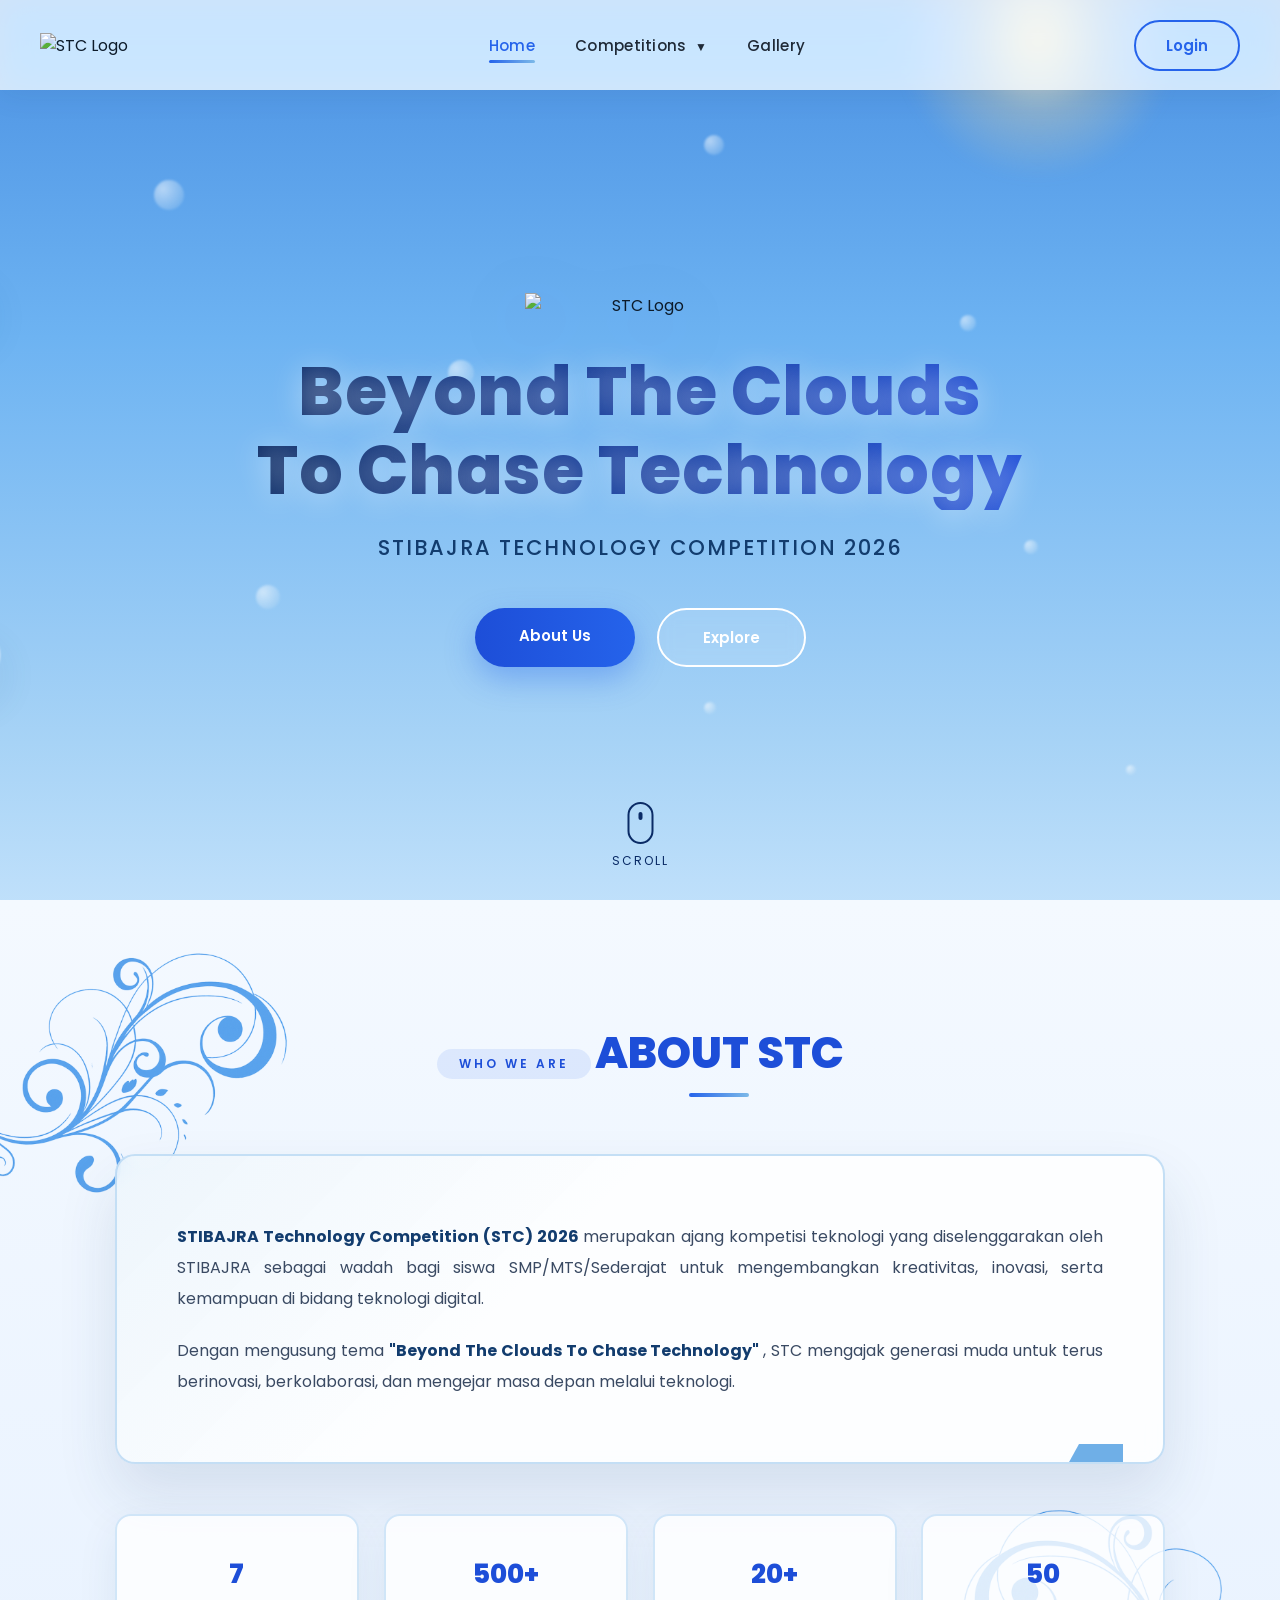
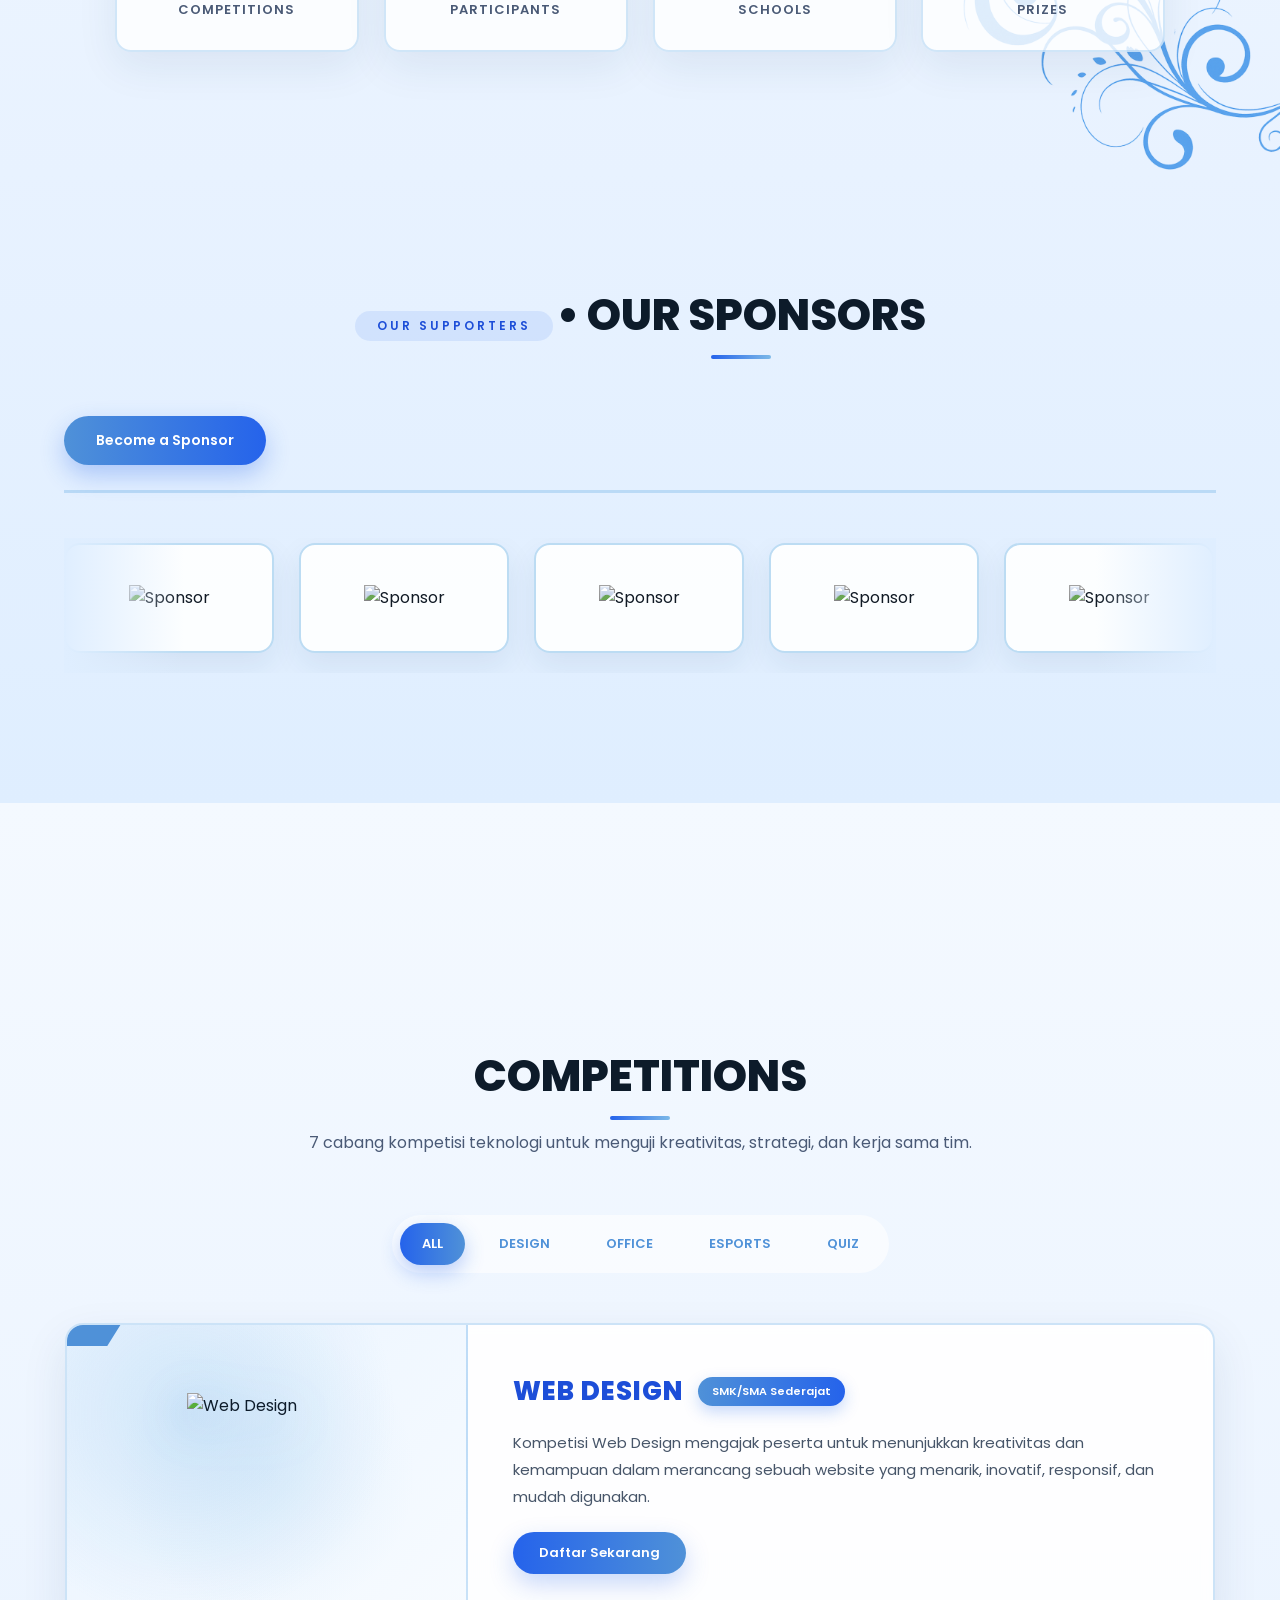
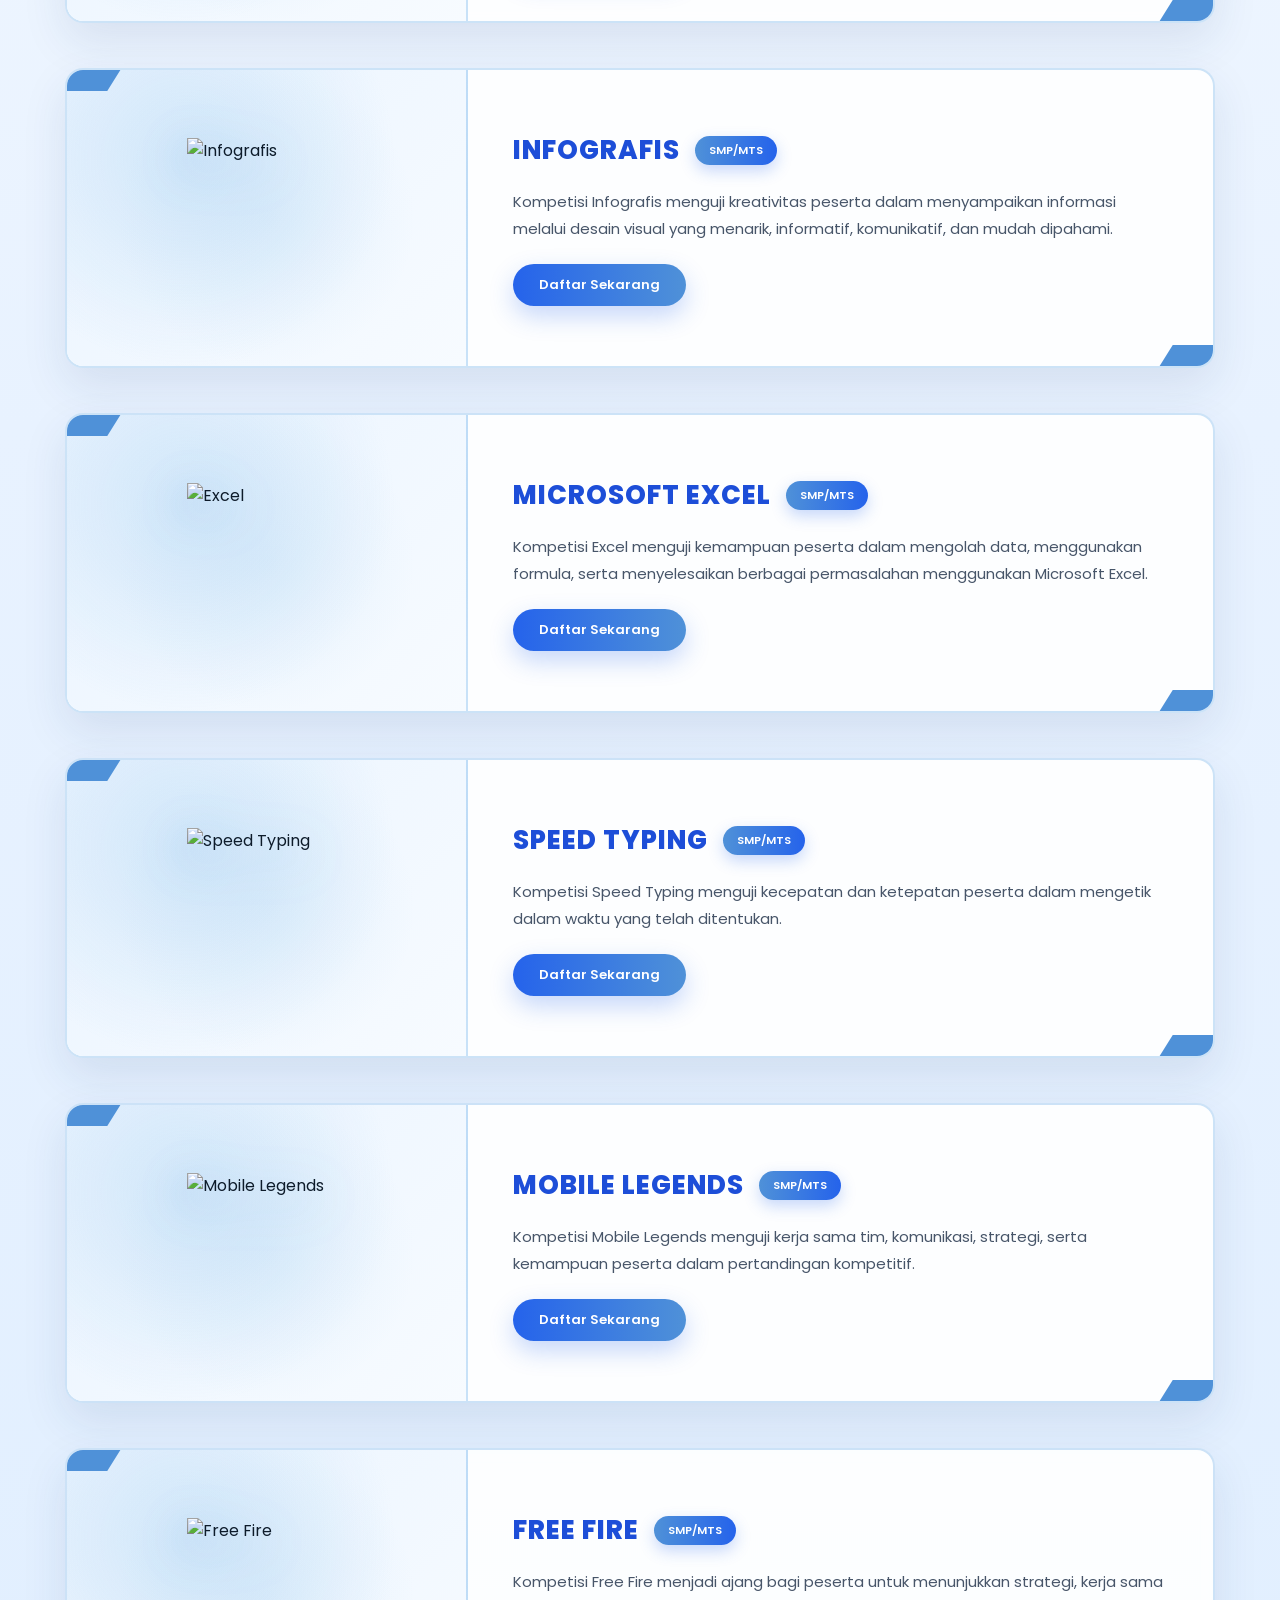
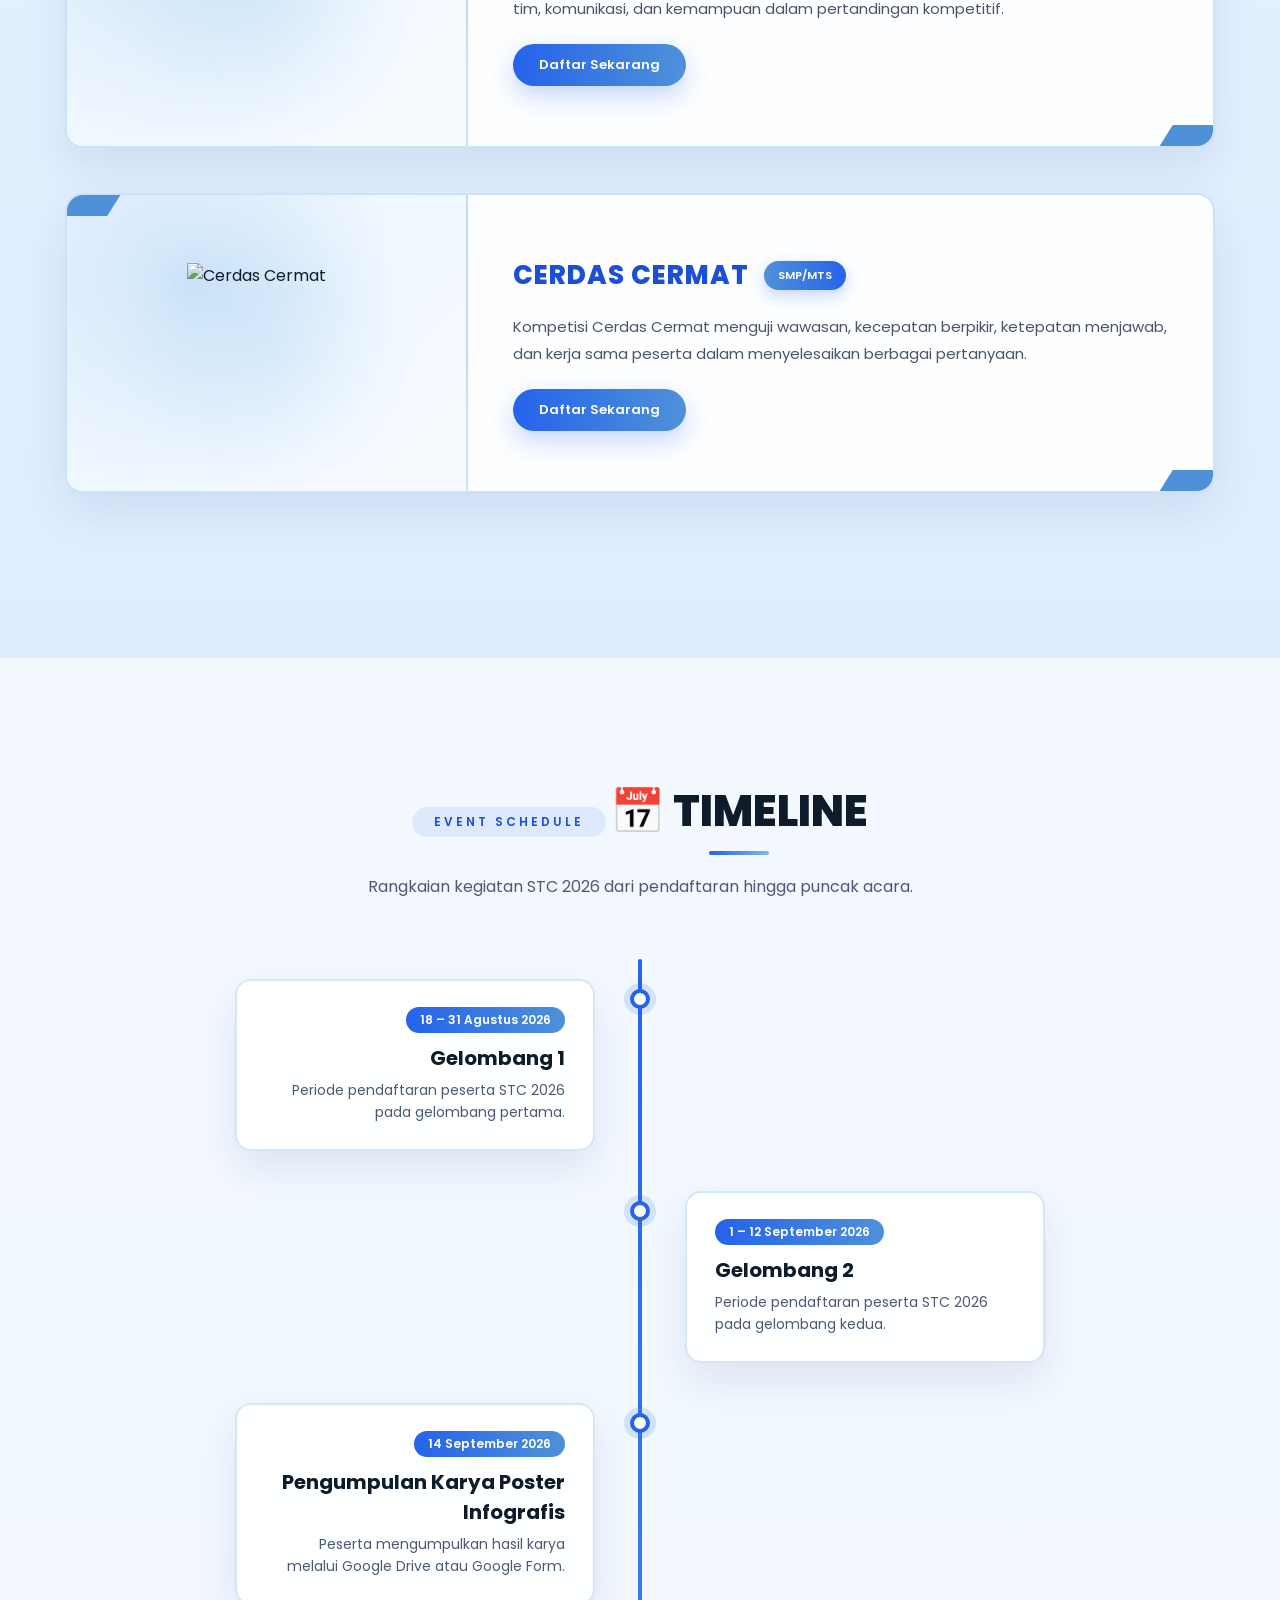
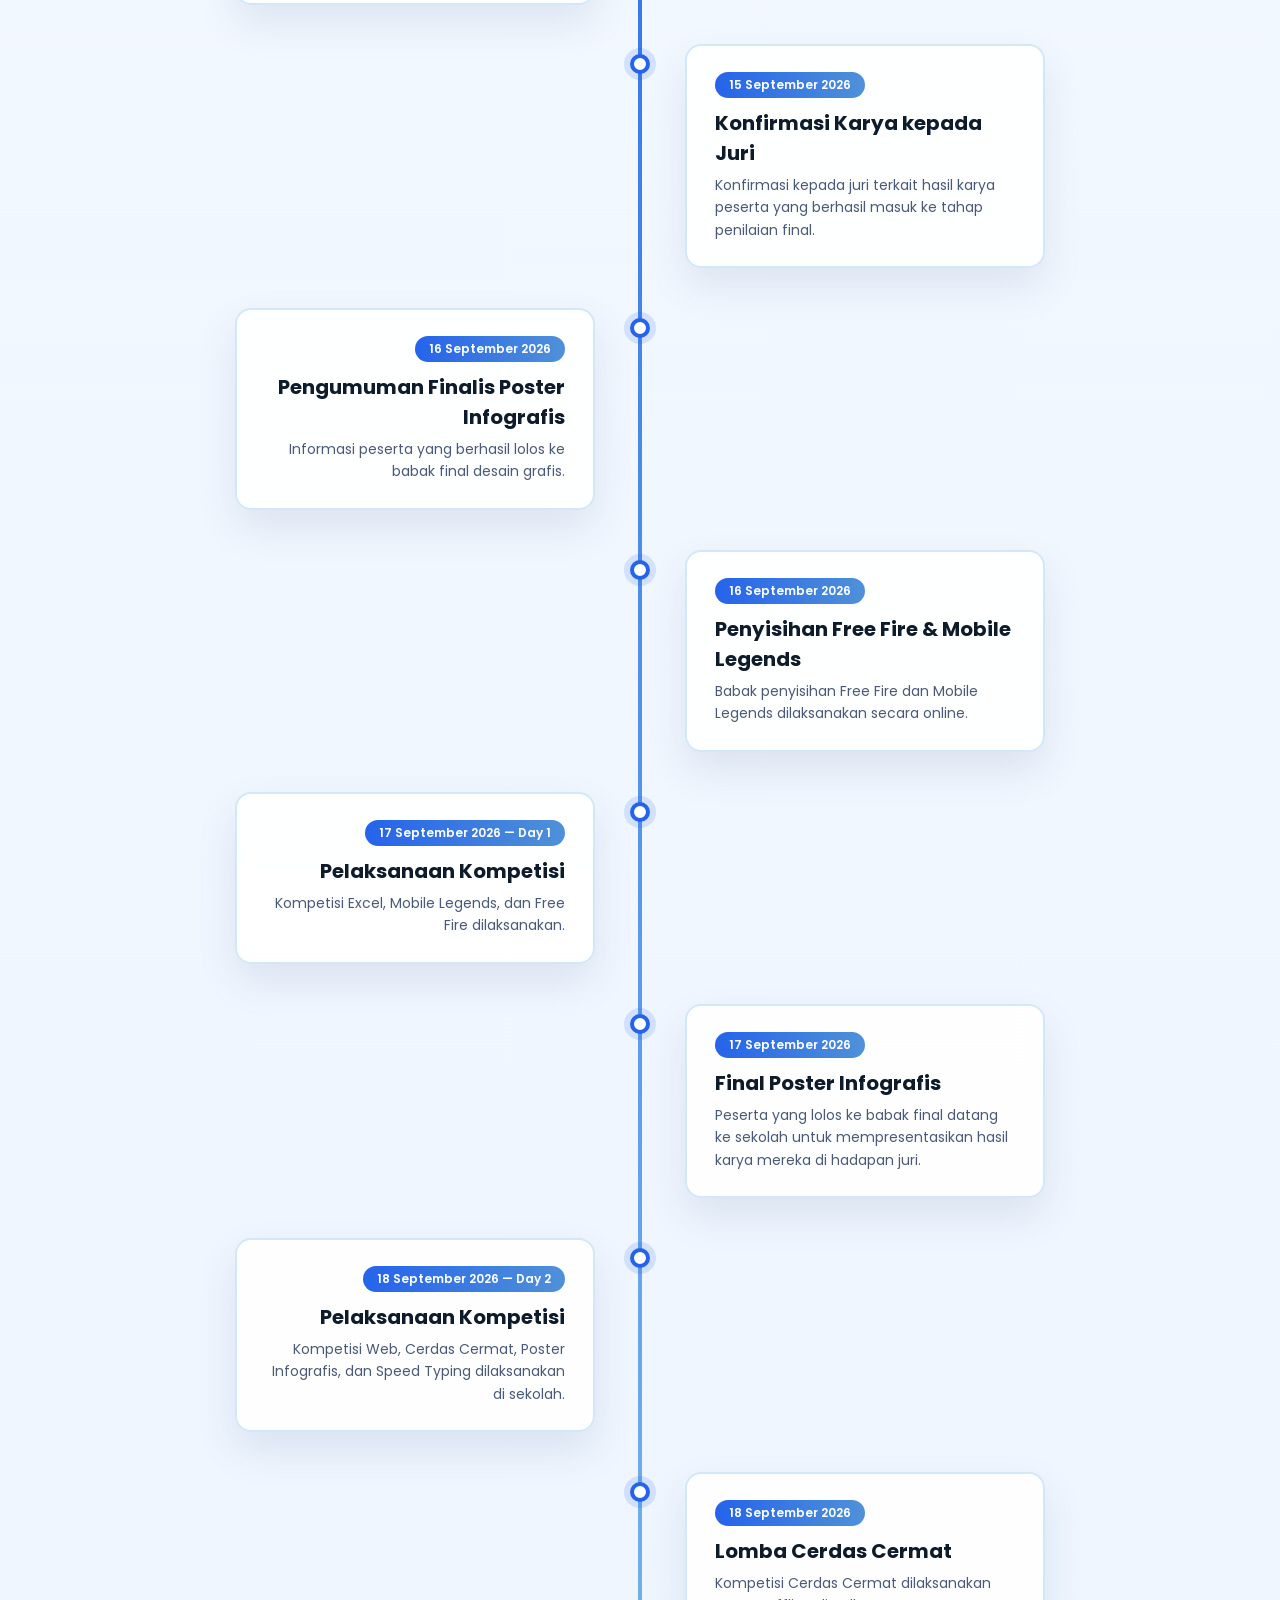
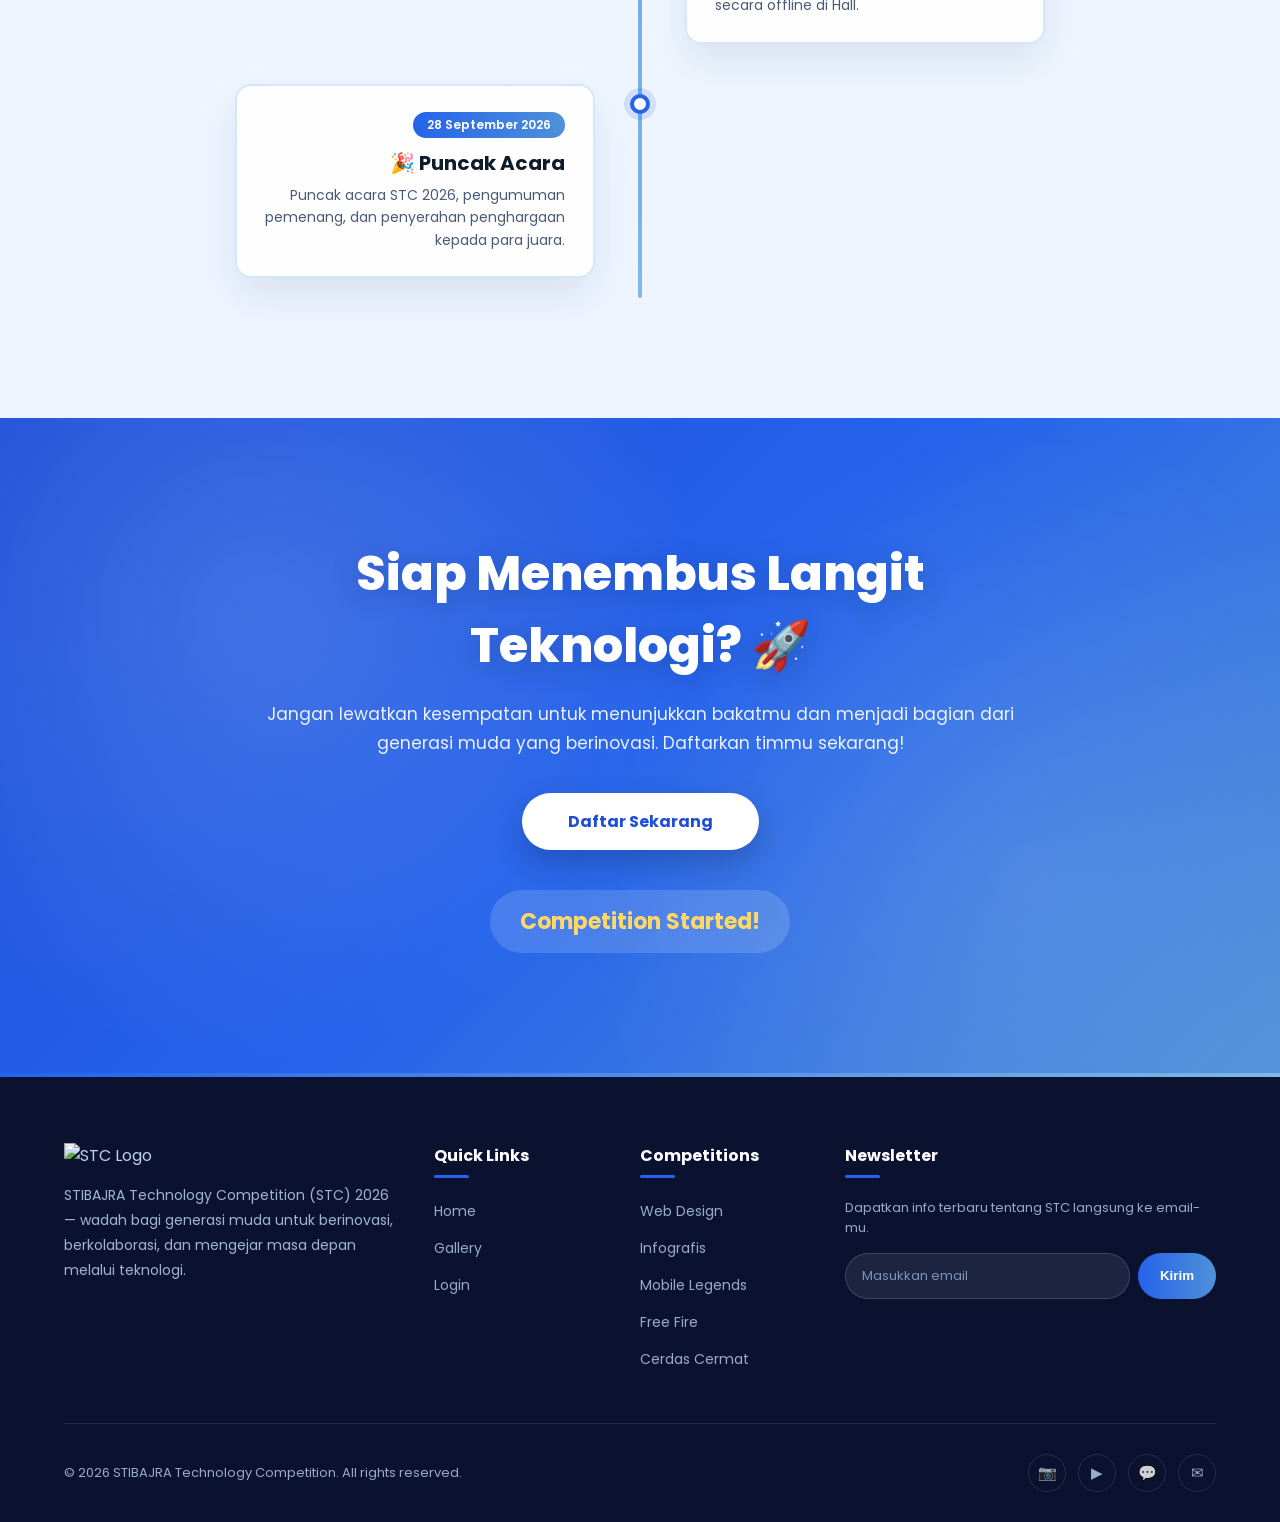
==== index.html @ b7c35f6e "Rename index-temp menjadi index" ====
<!doctype html>
<html lang="id">
  <head>
    <meta charset="UTF-8" />
    <meta name="viewport" content="width=device-width, initial-scale=1.0" />

    <title>STC - Stibajra Technology Competition</title>

    <!-- ==================== GOOGLE FONT ==================== -->
    <link rel="preconnect" href="https://fonts.googleapis.com" />
    <link rel="preconnect" href="https://fonts.gstatic.com" crossorigin />

    <!-- ==================== GLOBAL ==================== -->
    <link rel="stylesheet" href="/desain/global.css" />
    <link rel="stylesheet" href="/desain/preloader.css" />
    <link rel="stylesheet" href="/desain/navbar.css" />

    <!-- ==================== HOME ==================== -->
    <link rel="stylesheet" href="/desain/Home/hero.css" />
    <link rel="stylesheet" href="/desain/Home/About.css" />
    <link rel="stylesheet" href="/desain/Home/sponsor.css" />
    <link rel="stylesheet" href="/desain/Home/competition-landing.css" />
    <link rel="stylesheet" href="/desain/Home/Prize.css" />
    <link rel="stylesheet" href="/desain/Home/Timeline.css" />
    <link rel="stylesheet" href="/desain/Home/cta.css" />
    <link rel="stylesheet" href="/desain/Home/Footer.css" />

    <!-- ==================== COMPONENTS ==================== -->
    <link rel="stylesheet" href="/desain/components/Button.css" />
    <link rel="stylesheet" href="/desain/components/Decoretion.css" />
    <link rel="stylesheet" href="/desain/components/Section.css" />

    <!-- ==================== EFFECT ==================== -->
    <link rel="stylesheet" href="/desain/animation.css" />
    <link rel="stylesheet" href="/desain/responsive.css" />

    <!-- ==================== FAVICON ==================== -->
    <link rel="icon" href="/foto/LOGOSTC.png" type="image/png" />
  </head>

  <body>
    <!-- =====================================================
         PRELOADER
    ====================================================== -->

    <div id="preloader">
      <img src="/foto/LOGOSTC.png" class="loader-logo" alt="STC 2026" />

      <div class="loader-ring"></div>

      <div class="loader-text">STC 2026</div>
    </div>

    <!-- =====================================================
         HEADER / NAVBAR
    ====================================================== -->

    <header class="header">
      <nav class="navbar">
        <!-- LOGO -->
        <a href="Index.html" class="logo">
          <img src="/foto/LOGOSTC.png" alt="STC Logo" class="nav-logo" />
        </a>

        <!-- NAVIGATION -->
        <ul class="nav-menu">
          <!-- HOME -->
          <li>
            <a href="Index.html" class="nav-link active"> Home </a>
          </li>

          <!-- COMPETITIONS -->
          <li class="dropdown">
            <a href="#" class="nav-link">
              Competitions
              <span class="arrow">▼</span>
            </a>

            <ul class="dropdown-menu">
              <li>
                <a href="../page_Competition/web Design.html"> Web Design </a>
              </li>

              <li>
                <a href="../page_Competition/Infografis.html"> Infografis </a>
              </li>

              <li>
                <a href="../page_Competition/Cerdas cermat.html">
                  Cerdas Cermat
                </a>
              </li>

              <li>
                <a href="../page_Competition/excel.html"> Microsoft Excel </a>
              </li>

              <li>
                <a href="../page_Competition/speed typing.html">
                  Speed Typing
                </a>
              </li>

              <li>
                <a href="../page_Competition/mobile legend.html">
                  Mobile Legends
                </a>
              </li>

              <li>
                <a href="../page_Competition/free fire.html"> Free Fire </a>
              </li>
            </ul>
          </li>

          <!-- GALLERY -->
          <li>
            <a href="../multi_page/gallery.html" class="nav-link"> Gallery </a>
          </li>
        </ul>

        <!-- LOGIN -->
        <a href="../multi_page/Login.html" class="login-btn"> Login </a>

        <!-- HAMBURGER -->
        <button
          type="button"
          class="hamburger"
          aria-label="Buka menu"
          aria-expanded="false"
        >
          <span></span>
          <span></span>
          <span></span>
        </button>
      </nav>
    </header>

    <!-- =====================================================
         HERO
    ====================================================== -->

    <section id="hero">
      <div class="sun-glow"></div>

      <!-- CLOUD LAYERS -->
      <div class="sky-layer">
        <div class="cloud c1"></div>
        <div class="cloud c2"></div>
        <div class="cloud c3"></div>
        <div class="cloud c4"></div>
      </div>

      <!-- FLOATING PARTICLES -->
      <div class="orb o1"></div>
      <div class="orb o2"></div>
      <div class="orb o3"></div>
      <div class="orb o4"></div>
      <div class="orb o5"></div>
      <div class="orb o6"></div>
      <div class="orb o7"></div>
      <div class="orb o8"></div>

      <!-- HERO CONTENT -->
      <div class="hero-content">
        <img src="/foto/LOGOSTC.png" alt="STC Logo" class="hero-logo" />

        <h1>
          Beyond The Clouds
          <br />
          To Chase Technology
        </h1>

        <p>STIBAJRA Technology Competition 2026</p>

        <div class="hero-btn">
          <a href="#about" class="btn-primary"> About Us </a>

          <a href="#competitions" class="btn-secondary"> Explore </a>
        </div>
      </div>

      <!-- SCROLL INDICATOR -->
      <div class="scroll-down">
        <div class="mouse"></div>

        <span> SCROLL </span>
      </div>
    </section>

    <!-- =====================================================
         ABOUT
    ====================================================== -->

    <section id="about">
      <img
        src="/foto/hiasan web.png"
        class="about-decoration about-decoration-top"
        alt=""
      />

      <img
        src="/foto/hiasan web.png"
        class="about-decoration about-decoration-bottom"
        alt=""
      />

      <div class="about-container">
        <div class="section-head reveal">
          <span class="kicker"> Who We Are </span>

          <h2>ABOUT STC</h2>
        </div>

        <div class="about-box reveal">
          <p>
            <strong> STIBAJRA Technology Competition (STC) 2026 </strong>

            merupakan ajang kompetisi teknologi yang diselenggarakan oleh
            STIBAJRA sebagai wadah bagi siswa SMP/MTS/Sederajat untuk
            mengembangkan kreativitas, inovasi, serta kemampuan di bidang
            teknologi digital.
          </p>

          <p>
            Dengan mengusung tema
            <strong> "Beyond The Clouds To Chase Technology" </strong>, STC
            mengajak generasi muda untuk terus berinovasi, berkolaborasi, dan
            mengejar masa depan melalui teknologi.
          </p>
        </div>

        <!-- STATS -->
        <div class="stats-row">
          <div class="stat-box reveal">
            <div class="num">
              <span class="counter" data-target="7"> 0 </span>
            </div>

            <div class="label">Competitions</div>
          </div>

          <div class="stat-box reveal">
            <div class="num">
              <span class="counter" data-target="500" data-suffix="+"> 0 </span>
            </div>

            <div class="label">Participants</div>
          </div>

          <div class="stat-box reveal">
            <div class="num">
              <span class="counter" data-target="20" data-suffix="+"> 0 </span>
            </div>

            <div class="label">Schools</div>
          </div>

          <div class="stat-box reveal">
            <div class="num">
              <span class="counter" data-target="50"> 0 </span>
            </div>

            <div class="label">Prizes</div>
          </div>
        </div>
      </div>
    </section>

    <!-- =====================================================
         SPONSORS
    ====================================================== -->

    <section id="sponsors">
      <img
        src="foto/ornament-top.png"
        class="sponsor-decoration decoration-top"
        alt=""
      />

      <img
        src="foto/ornament-bottom.png"
        class="sponsor-decoration decoration-bottom"
        alt=""
      />

      <div class="sponsors-container">
        <div class="section-head reveal">
          <span class="kicker"> Our Supporters </span>

          <h2>
            <span>•</span>
            OUR SPONSORS
          </h2>
        </div>

        <div class="sponsors-header">
          <a
            href="https://wa.me/6285796997322?text=Halo%20STIBAJRA%20Technology%20Competition,%20saya%20tertarik%20menjadi%20sponsor."
            class="sponsor-btn"
            target="_blank"
          >
            Become a Sponsor
          </a>
        </div>

        <div class="sponsors-slider">
          <div class="sponsor-track">
            <div class="sponsor-card">
              <img src="foto/sponsor1.png" alt="Sponsor" />
            </div>

            <div class="sponsor-card">
              <img src="foto/sponsor2.png" alt="Sponsor" />
            </div>

            <div class="sponsor-card">
              <img src="foto/sponsor3.png" alt="Sponsor" />
            </div>

            <div class="sponsor-card">
              <img src="foto/sponsor4.png" alt="Sponsor" />
            </div>

            <!-- DUPLIKAT -->
            <div class="sponsor-card">
              <img src="foto/sponsor1.png" alt="Sponsor" />
            </div>

            <div class="sponsor-card">
              <img src="foto/sponsor2.png" alt="Sponsor" />
            </div>

            <div class="sponsor-card">
              <img src="foto/sponsor3.png" alt="Sponsor" />
            </div>

            <div class="sponsor-card">
              <img src="foto/sponsor4.png" alt="Sponsor" />
            </div>
          </div>
        </div>
      </div>
    </section>

    <!-- =====================================================
         COMPETITIONS
    ====================================================== -->

    <section id="competitions">
      <div class="competition-container">
        <div class="section-head reveal">
          <h2>COMPETITIONS</h2>

          <p style="margin-top: 22px; color: #4a5a76">
            7 cabang kompetisi teknologi untuk menguji kreativitas, strategi,
            dan kerja sama tim.
          </p>
        </div>

        <div class="competition-header reveal">
          <div class="competition-filter" style="margin: 0 auto">
            <button class="filter-btn active" data-filter="all">ALL</button>

            <button class="filter-btn" data-filter="design">DESIGN</button>

            <button class="filter-btn" data-filter="office">OFFICE</button>

            <button class="filter-btn" data-filter="esports">ESPORTS</button>

            <button class="filter-btn" data-filter="quiz">QUIZ</button>
          </div>
        </div>

        <!-- WEB DESIGN -->
        <div class="competition-card reveal" data-category="design">
          <div class="competition-image">
            <img src="foto/web-design.png" alt="Web Design" />
          </div>

          <div class="competition-content">
            <div class="competition-title">
              <h3>WEB DESIGN</h3>

              <span class="competition-badge"> SMK/SMA Sederajat </span>
            </div>

            <p>
              Kompetisi Web Design mengajak peserta untuk menunjukkan
              kreativitas dan kemampuan dalam merancang sebuah website yang
              menarik, inovatif, responsif, dan mudah digunakan.
            </p>

            <a
              href="../page_Competition/web Design.html"
              class="competition-btn"
            >
              Daftar Sekarang
            </a>
          </div>
        </div>

        <!-- INFOGRAFIS -->
        <div class="competition-card reveal" data-category="design">
          <div class="competition-image">
            <img src="foto/infografis.png" alt="Infografis" />
          </div>

          <div class="competition-content">
            <div class="competition-title">
              <h3>INFOGRAFIS</h3>

              <span class="competition-badge"> SMP/MTS </span>
            </div>

            <p>
              Kompetisi Infografis menguji kreativitas peserta dalam
              menyampaikan informasi melalui desain visual yang menarik,
              informatif, komunikatif, dan mudah dipahami.
            </p>

            <a
              href="../page_Competition/Infografis.html"
              class="competition-btn"
            >
              Daftar Sekarang
            </a>
          </div>
        </div>

        <!-- MICROSOFT EXCEL -->
        <div class="competition-card reveal" data-category="office">
          <div class="competition-image">
            <img src="foto/excel.png" alt="Excel" />
          </div>

          <div class="competition-content">
            <div class="competition-title">
              <h3>MICROSOFT EXCEL</h3>

              <span class="competition-badge"> SMP/MTS </span>
            </div>

            <p>
              Kompetisi Excel menguji kemampuan peserta dalam mengolah data,
              menggunakan formula, serta menyelesaikan berbagai permasalahan
              menggunakan Microsoft Excel.
            </p>

            <a href="../page_Competition/excel.html" class="competition-btn">
              Daftar Sekarang
            </a>
          </div>
        </div>

        <!-- SPEED TYPING -->
        <div class="competition-card reveal" data-category="office">
          <div class="competition-image">
            <img src="foto/speed-typing.png" alt="Speed Typing" />
          </div>

          <div class="competition-content">
            <div class="competition-title">
              <h3>SPEED TYPING</h3>

              <span class="competition-badge"> SMP/MTS </span>
            </div>

            <p>
              Kompetisi Speed Typing menguji kecepatan dan ketepatan peserta
              dalam mengetik dalam waktu yang telah ditentukan.
            </p>

            <a
              href="../page_Competition/speed typing.html"
              class="competition-btn"
            >
              Daftar Sekarang
            </a>
          </div>
        </div>

        <!-- MOBILE LEGENDS -->
        <div class="competition-card reveal" data-category="esports">
          <div class="competition-image">
            <img src="foto/mobile-legends.png" alt="Mobile Legends" />
          </div>

          <div class="competition-content">
            <div class="competition-title">
              <h3>MOBILE LEGENDS</h3>

              <span class="competition-badge"> SMP/MTS </span>
            </div>

            <p>
              Kompetisi Mobile Legends menguji kerja sama tim, komunikasi,
              strategi, serta kemampuan peserta dalam pertandingan kompetitif.
            </p>

            <a
              href="../page_Competition/mobile legend.html"
              class="competition-btn"
            >
              Daftar Sekarang
            </a>
          </div>
        </div>

        <!-- FREE FIRE -->
        <div class="competition-card reveal" data-category="esports">
          <div class="competition-image">
            <img src="foto/free-fire.png" alt="Free Fire" />
          </div>

          <div class="competition-content">
            <div class="competition-title">
              <h3>FREE FIRE</h3>

              <span class="competition-badge"> SMP/MTS </span>
            </div>

            <p>
              Kompetisi Free Fire menjadi ajang bagi peserta untuk menunjukkan
              strategi, kerja sama tim, komunikasi, dan kemampuan dalam
              pertandingan kompetitif.
            </p>

            <a
              href="../page_Competition/free fire.html"
              class="competition-btn"
            >
              Daftar Sekarang
            </a>
          </div>
        </div>

        <!-- CERDAS CERMAT -->
        <div class="competition-card reveal" data-category="quiz">
          <div class="competition-image">
            <img src="foto/cerdas-cermat.png" alt="Cerdas Cermat" />
          </div>

          <div class="competition-content">
            <div class="competition-title">
              <h3>CERDAS CERMAT</h3>

              <span class="competition-badge"> SMP/MTS </span>
            </div>

            <p>
              Kompetisi Cerdas Cermat menguji wawasan, kecepatan berpikir,
              ketepatan menjawab, dan kerja sama peserta dalam menyelesaikan
              berbagai pertanyaan.
            </p>

            <a
              href="../page_Competition/Cerdas cermat.html"
              class="competition-btn"
            >
              Daftar Sekarang
            </a>
          </div>
        </div>
      </div>
    </section>


    <!-- =====================================================
         TIMELINE
    ====================================================== -->

    <section id="timeline">
      <div class="section-head reveal">
        <span class="kicker"> Event Schedule </span>

        <h2>📅 TIMELINE</h2>

        <p style="margin-top: 22px; color: #4a5a76">
          Rangkaian kegiatan STC 2026 dari pendaftaran hingga puncak acara.
        </p>
      </div>

      <div class="timeline-container">
        <div class="timeline-item reveal">
          <div class="dot"></div>

          <div class="inner">
            <span class="date"> 18 – 31 Agustus 2026 </span>

            <h3>Gelombang 1</h3>

            <p>Periode pendaftaran peserta STC 2026 pada gelombang pertama.</p>
          </div>
        </div>

        <div class="timeline-item reveal">
          <div class="dot"></div>

          <div class="inner">
            <span class="date"> 1 – 12 September 2026 </span>

            <h3>Gelombang 2</h3>

            <p>Periode pendaftaran peserta STC 2026 pada gelombang kedua.</p>
          </div>
        </div>

        <div class="timeline-item reveal">
          <div class="dot"></div>

          <div class="inner">
            <span class="date"> 14 September 2026 </span>

            <h3>Pengumpulan Karya Poster Infografis</h3>

            <p>
              Peserta mengumpulkan hasil karya melalui Google Drive atau Google
              Form.
            </p>
          </div>
        </div>

        <div class="timeline-item reveal">
          <div class="dot"></div>

          <div class="inner">
            <span class="date"> 15 September 2026 </span>

            <h3>Konfirmasi Karya kepada Juri</h3>

            <p>
              Konfirmasi kepada juri terkait hasil karya peserta yang berhasil
              masuk ke tahap penilaian final.
            </p>
          </div>
        </div>

        <div class="timeline-item reveal">
          <div class="dot"></div>

          <div class="inner">
            <span class="date"> 16 September 2026 </span>

            <h3>Pengumuman Finalis Poster Infografis</h3>

            <p>
              Informasi peserta yang berhasil lolos ke babak final desain
              grafis.
            </p>
          </div>
        </div>

        <div class="timeline-item reveal">
          <div class="dot"></div>

          <div class="inner">
            <span class="date"> 16 September 2026 </span>

            <h3>Penyisihan Free Fire & Mobile Legends</h3>

            <p>
              Babak penyisihan Free Fire dan Mobile Legends dilaksanakan secara
              online.
            </p>
          </div>
        </div>

        <div class="timeline-item reveal">
          <div class="dot"></div>

          <div class="inner">
            <span class="date"> 17 September 2026 — Day 1 </span>

            <h3>Pelaksanaan Kompetisi</h3>

            <p>Kompetisi Excel, Mobile Legends, dan Free Fire dilaksanakan.</p>
          </div>
        </div>

        <div class="timeline-item reveal">
          <div class="dot"></div>

          <div class="inner">
            <span class="date"> 17 September 2026 </span>

            <h3>Final Poster Infografis</h3>

            <p>
              Peserta yang lolos ke babak final datang ke sekolah untuk
              mempresentasikan hasil karya mereka di hadapan juri.
            </p>
          </div>
        </div>

        <div class="timeline-item reveal">
          <div class="dot"></div>

          <div class="inner">
            <span class="date"> 18 September 2026 — Day 2 </span>

            <h3>Pelaksanaan Kompetisi</h3>

            <p>
              Kompetisi Web, Cerdas Cermat, Poster Infografis, dan Speed Typing
              dilaksanakan di sekolah.
            </p>
          </div>
        </div>

        <div class="timeline-item reveal">
          <div class="dot"></div>

          <div class="inner">
            <span class="date"> 18 September 2026 </span>

            <h3>Lomba Cerdas Cermat</h3>

            <p>Kompetisi Cerdas Cermat dilaksanakan secara offline di Hall.</p>
          </div>
        </div>

        <div class="timeline-item reveal">
          <div class="dot"></div>

          <div class="inner">
            <span class="date"> 28 September 2026 </span>

            <h3>🎉 Puncak Acara</h3>

            <p>
              Puncak acara STC 2026, pengumuman pemenang, dan penyerahan
              penghargaan kepada para juara.
            </p>
          </div>
        </div>
      </div>
    </section>

    <!-- =====================================================
         CTA
    ====================================================== -->

    <section id="cta">
      <div class="cta-content reveal">
        <h2>Siap Menembus Langit Teknologi? 🚀</h2>

        <p>
          Jangan lewatkan kesempatan untuk menunjukkan bakatmu dan menjadi
          bagian dari generasi muda yang berinovasi. Daftarkan timmu sekarang!
        </p>

        <a href="../multi_page/Login.html" class="cta-btn"> Daftar Sekarang </a>

        <div
          id="countdown"
          style="
            margin-top: 40px;
            display: flex;
            justify-content: center;
            gap: 12px;
            align-items: center;
          "
        ></div>
      </div>
    </section>

    <!-- =====================================================
         FOOTER
    ====================================================== -->

    <footer>
      <div class="footer-container">
        <div class="footer-brand">
          <img src="/foto/LOGOSTC.png" alt="STC Logo" />

          <p>
            STIBAJRA Technology Competition (STC) 2026 — wadah bagi generasi
            muda untuk berinovasi, berkolaborasi, dan mengejar masa depan
            melalui teknologi.
          </p>
        </div>

        <div class="footer-col">
          <h4>Quick Links</h4>

          <ul>
            <li>
              <a href="Index.html"> Home </a>
            </li>

            <li>
              <a href="../multi_page/gallery.html"> Gallery </a>
            </li>

            <li>
              <a href="../multi_page/Login.html"> Login </a>
            </li>
          </ul>
        </div>

        <div class="footer-col">
          <h4>Competitions</h4>

          <ul>
            <li>
              <a href="../page_Competition/web Design.html"> Web Design </a>
            </li>

            <li>
              <a href="../page_Competition/Infografis.html"> Infografis </a>
            </li>

            <li>
              <a href="../page_Competition/mobile legend.html">
                Mobile Legends
              </a>
            </li>

            <li>
              <a href="../page_Competition/free fire.html"> Free Fire </a>
            </li>

            <li>
              <a href="../page_Competition/Cerdas cermat.html">
                Cerdas Cermat
              </a>
            </li>
          </ul>
        </div>

        <div class="footer-col footer-newsletter">
          <h4>Newsletter</h4>

          <p>Dapatkan info terbaru tentang STC langsung ke email-mu.</p>

          <form class="newsletter-form" onsubmit="return false;">
            <input type="email" placeholder="Masukkan email" />

            <button type="button">Kirim</button>
          </form>
        </div>
      </div>

      <div class="footer-bottom">
        <span>
          © 2026 STIBAJRA Technology Competition. All rights reserved.
        </span>

        <div class="social-links">
          <a href="#" title="Instagram"> 📷 </a>

          <a href="#" title="YouTube"> ▶ </a>

          <a href="#" title="WhatsApp"> 💬 </a>

          <a href="#" title="Email"> ✉ </a>
        </div>
      </div>
    </footer>

    <!-- =====================================================
         JAVASCRIPT
    ====================================================== -->

    <!-- Main JS -->
    <script src="/JavaScript/main.js"></script>

    <!-- Navbar JS -->
    <script src="/JavaScript/navbar.js"></script>
  </body>
</html>
---- desain/global.css ----
/* =========================================================
   STC 2026
   GLOBAL — reset, typography, scrollbar
   ========================================================= */

@import url("https://fonts.googleapis.com/css2?family=Poppins:wght@300;400;500;600;700;800;900&display=swap");

* {
  margin: 0;
  padding: 0;
  box-sizing: border-box;
}

html {
  scroll-behavior: smooth;
}

body {
  font-family: "Poppins", sans-serif;
  background: #eaf4ff;
  color: #0d1b2a;
  overflow-x: hidden;
}

a {
  text-decoration: none;
  color: inherit;
}

li {
  list-style: none;
}

img {
  max-width: 100%;
  display: block;
}

::-webkit-scrollbar {
  width: 10px;
}

::-webkit-scrollbar-track {
  background: #dcebff;
}

::-webkit-scrollbar-thumb {
  background: linear-gradient(#7cb9e8, #4f91d8);
  border-radius: 10px;
}

.countdown {
  display: flex;

  align-items: flex-start;
  justify-content: center;

  gap: clamp(10px, 2vw, 20px);
}
---- desain/preloader.css ----
/* ==============================
   PRELOADER
============================== */

#preloader {
    position: fixed;
    inset: 0;
    z-index: 999999;

    width: 100%;
    height: 100vh;

    display: flex;
    flex-direction: column;
    align-items: center;
    justify-content: center;

    gap: 22px;

    background: linear-gradient(
        135deg,
        #0b0f2e 0%,
        #1b3a6b 50%,
        #0e1a40 100%
    );

    opacity: 1;
    visibility: visible;

    transition:
        opacity 0.7s ease,
        visibility 0.7s ease;

    will-change: opacity;
}

#preloader.hidden {
    opacity: 0;
    visibility: hidden;
    pointer-events: none;
}


/* ==============================
   LOGO
============================== */

#preloader .loader-logo {
    display: block;

    width: 150px;
    height: 150px;
    max-width: 150px;

    object-fit: contain;

    will-change: transform;

    animation:
        preloaderFloat 1.8s ease-in-out infinite,
        preloaderGlow 1.8s ease-in-out infinite;
}


/* ==============================
   LOADING RING
============================== */

#preloader .loader-ring {
    width: 58px;
    height: 58px;

    flex-shrink: 0;

    border: 5px solid rgba(124, 185, 232, 0.2);
    border-top-color: #7cb9e8;
    border-right-color: #a9d4ff;

    border-radius: 50%;

    will-change: transform;

    animation: preloaderSpin 0.8s linear infinite;
}


/* ==============================
   TEXT
============================== */

#preloader .loader-text {
    margin: 0;

    color: #dcebff;

    font-family: 'Poppins', sans-serif;

    font-size: 15px;
    font-weight: 600;

    letter-spacing: 4px;

    animation: preloaderText 1.5s ease-in-out infinite;
}


/* ==============================
   LOGO FLOAT
============================== */

@keyframes preloaderFloat {

    0% {
        transform:
            translate3d(0, 0, 0)
            rotate(0deg)
            scale(1);
    }

    25% {
        transform:
            translate3d(0, -12px, 0)
            rotate(-2deg)
            scale(1.03);
    }

    50% {
        transform:
            translate3d(0, -20px, 0)
            rotate(0deg)
            scale(1.06);
    }

    75% {
        transform:
            translate3d(0, -12px, 0)
            rotate(2deg)
            scale(1.03);
    }

    100% {
        transform:
            translate3d(0, 0, 0)
            rotate(0deg)
            scale(1);
    }

}


/* ==============================
   LOGO GLOW
============================== */

@keyframes preloaderGlow {

    0%,
    100% {
        filter:
            drop-shadow(
                0 8px 20px
                rgba(124, 185, 232, 0.35)
            );
    }

    50% {
        filter:
            drop-shadow(
                0 15px 35px
                rgba(124, 185, 232, 0.8)
            );
    }

}


/* ==============================
   SPINNER
============================== */

@keyframes preloaderSpin {

    from {
        transform: rotate(0deg);
    }

    to {
        transform: rotate(360deg);
    }

}


/* ==============================
   TEXT PULSE
============================== */

@keyframes preloaderText {

    0%,
    100% {
        opacity: 0.55;
        transform: translateY(0);
    }

    50% {
        opacity: 1;
        transform: translateY(-3px);
    }

}
---- desain/navbar.css ----
/* =========================================================
   STC 2026
   NAVBAR
========================================================= */

/* =========================================================
   HEADER
========================================================= */

.header {
  position: fixed;

  top: 0;
  left: 0;

  width: 100%;

  z-index: 999;

  background: rgba(255, 255, 255, 0.75);

  backdrop-filter: blur(16px) saturate(160%);
  -webkit-backdrop-filter: blur(16px) saturate(160%);

  box-shadow: 0 5px 30px rgba(31, 62, 108, 0.08);

  transition:
    background 0.4s ease,
    padding 0.4s ease,
    box-shadow 0.4s ease;
}

/* =========================================================
   HEADER SCROLLED
========================================================= */

.header.scrolled {
  background: rgba(255, 255, 255, 0.92);

  box-shadow: 0 8px 35px rgba(31, 62, 108, 0.12);
}

/* =========================================================
   NAVBAR CONTAINER
========================================================= */

.navbar {
  max-width: 1320px;

  height: 90px;

  margin: 0 auto;

  padding: 0 40px;

  display: flex;

  align-items: center;

  justify-content: space-between;
}

/* =========================================================
   LOGO
========================================================= */

.logo {
  display: flex;

  align-items: center;

  flex-shrink: 0;

  text-decoration: none;
}

.logo img {
  display: block;

  width: 120px;

  height: auto;

  transition:
    transform 0.4s ease,
    filter 0.4s ease;
}

.logo:hover img {
  transform: scale(1.06) rotate(-2deg);

  filter: drop-shadow(0 8px 18px rgba(79, 145, 216, 0.4));
}

/* =========================================================
   NAVIGATION MENU
========================================================= */

.nav-menu {
  display: flex;

  align-items: center;

  gap: 40px;

  list-style: none;

  margin: 0;

  padding: 0;
}

/* =========================================================
   NAVIGATION LINK
========================================================= */

.nav-link {
  position: relative;

  display: inline-block;

  color: #1f2937;

  font-size: 15px;

  font-weight: 500;

  letter-spacing: 0.3px;

  text-decoration: none;

  transition: color 0.3s ease;
}

/* Underline */

.nav-link::after {
  content: "";

  position: absolute;

  left: 0;

  bottom: -6px;

  width: 100%;

  height: 2.5px;

  background: linear-gradient(90deg, #2563eb, #7cb9e8);

  border-radius: 4px;

  transform: scaleX(0);

  transform-origin: left;

  transition: transform 0.35s ease;
}

/* Hover */

.nav-link:hover {
  color: #2563eb;
}

.nav-link:hover::after,
.nav-link.active::after {
  transform: scaleX(1);
}

/* Active */

.nav-link.active {
  color: #2563eb;
}

/* =========================================================
   DROPDOWN ARROW
========================================================= */

.arrow {
  display: inline-block;

  margin-left: 4px;

  font-size: 12px;

  transition: transform 0.3s ease;
}

/* =========================================================
   DROPDOWN
========================================================= */

.dropdown {
  position: relative;
}

/* Arrow rotation */

.dropdown:hover .arrow {
  transform: rotate(180deg);
}

/* =========================================================
   DROPDOWN MENU
========================================================= */

.dropdown {
    position: relative;
}

.dropdown-menu {
    position: absolute;

    top: calc(100% + 12px);
    left: 50%;

    width: 215px;

    margin: 0;
    padding: 8px 0;

    list-style: none;

    background: rgba(255, 255, 255, 0.97);

    border: 1px solid rgba(124, 185, 232, 0.2);

    border-radius: 14px;

    box-shadow:
        0 20px 45px rgba(31, 62, 108, 0.15);

    overflow: hidden;

    opacity: 0;
    visibility: hidden;

    transform:
        translate(-50%, 10px)
        scale(0.96);

    transform-origin: top center;

    transition:
        opacity 0.3s ease,
        visibility 0.3s ease,
        transform 0.3s ease;

    z-index: 2000;
}


/* DROPDOWN OPEN */

.dropdown:hover .dropdown-menu {
    opacity: 1;

    visibility: visible;

    transform:
        translate(-50%, 0)
        scale(1);
}


/* DROPDOWN ITEM */

.dropdown-menu li {
    width: 100%;
}

.dropdown-menu li a {
    display: flex;

    align-items: center;

    width: 100%;

    box-sizing: border-box;

    padding: 13px 20px;

    color: #1f2937;

    font-size: 14px;

    font-weight: 500;

    text-decoration: none;

    border-left: 3px solid transparent;

    transition:
        background 0.3s ease,
        color 0.3s ease,
        padding-left 0.3s ease,
        border-color 0.3s ease;
}


/* HOVER */

.dropdown-menu li a:hover {
    padding-left: 26px;

    color: #ffffff;

    background:
        linear-gradient(
            90deg,
            #2563eb,
            #4f91d8
        );

    border-left-color: #7cb9e8;
}
/* =========================================================
   DROPDOWN LINK
========================================================= */

.dropdown-menu li {
  width: 100%;
}

.dropdown-menu li a {
  display: flex;

  align-items: center;

  gap: 10px;

  padding: 13px 20px;

  color: #1f2937;

  font-size: 14px;

  text-decoration: none;

  border-left: 3px solid transparent;

  transition:
    background 0.3s ease,
    color 0.3s ease,
    padding-left 0.3s ease,
    border-color 0.3s ease;
}

/* Cloud */

.dropdown-menu li a::before {
  content: "☁";

  font-size: 12px;

  opacity: 0;

  transition: opacity 0.3s ease;
}

/* Dropdown hover */

.dropdown-menu li a:hover {
  padding-left: 26px;

  color: #ffffff;

  background: linear-gradient(90deg, #2563eb, #4f91d8);

  border-left-color: #7cb9e8;
}

.dropdown-menu li a:hover::before {
  opacity: 1;
}

/* =========================================================
   LOGIN BUTTON
========================================================= */

.login-btn {
  position: relative;

  z-index: 1;

  display: inline-flex;

  align-items: center;

  justify-content: center;

  padding: 12px 30px;

  border: 2px solid #2563eb;

  border-radius: 50px;

  color: #2563eb;

  font-size: 15px;

  font-weight: 600;

  text-decoration: none;

  overflow: hidden;

  transition:
    color 0.35s ease,
    transform 0.35s ease,
    box-shadow 0.35s ease;
}

/* Login background */

.login-btn::before {
  content: "";

  position: absolute;

  inset: 0;

  z-index: -1;

  background: linear-gradient(90deg, #2563eb, #4f91d8);

  border-radius: 50px;

  transform: translateX(-101%);

  transition: transform 0.4s ease;
}

/* Login hover */

.login-btn:hover {
  color: #ffffff;

  transform: translateY(-2px);

  box-shadow: 0 8px 20px rgba(37, 99, 235, 0.25);
}

.login-btn:hover::before {
  transform: translateX(0);
}

/* =========================================================
   HAMBURGER
========================================================= */

.hamburger {
  display: none;

  width: 42px;

  height: 42px;

  padding: 0;

  align-items: center;

  justify-content: center;

  flex-direction: column;

  gap: 5px;

  border: none;

  border-radius: 10px;

  background: transparent;

  cursor: pointer;

  z-index: 1001;

  transition: background 0.3s ease;
}

/* Hamburger hover */

.hamburger:hover {
  background: rgba(65, 105, 216, 0.08);
}

/* Hamburger lines */

.hamburger span {
  display: block;

  width: 26px;

  height: 3px;

  border-radius: 5px;

  background: #4169d8;

  transition:
    transform 0.3s ease,
    opacity 0.3s ease,
    width 0.3s ease;
}

/* =========================================================
   HAMBURGER ACTIVE
========================================================= */

.hamburger.active span:nth-child(1) {
  transform: translateY(8px) rotate(45deg);
}

.hamburger.active span:nth-child(2) {
  width: 0;

  opacity: 0;
}

.hamburger.active span:nth-child(3) {
  transform: translateY(-8px) rotate(-45deg);
}

/* =========================================================
   FIX NAVBAR OVERLAP
   Memberi jarak agar konten tidak tertutup navbar
========================================================= */

.competition-container {
    padding-top: 120px;
}


/* ==============================
   COMPETITION HEADER
============================== */

.competition-header {
    position: relative;
    z-index: 1;
    margin-bottom: 50px;
}


/* ==============================
   TABLET
============================== */

@media (max-width: 900px) {

    .competition-container {
        padding-top: 110px;
    }

    .competition-header {
        margin-bottom: 40px;
    }

}


/* ==============================
   MOBILE
============================== */

@media (max-width: 650px) {

    .competition-container {
        padding-top: 100px;
    }

    .competition-header {
        margin-bottom: 35px;
    }

}
---- desain/Home/hero.css ----
/* =========================================================
   STC 2026
   HOME — HERO
   Merged from: style(1)(1).css + style_rapih(1).css
   ========================================================= */

#hero {
  position: relative;
  width: 100%;
  min-height: 100vh;
  display: flex;
  justify-content: center;
  align-items: center;
  text-align: center;
  overflow: hidden;
  background: linear-gradient(
    180deg,
    #4a90e2 0%,
    #6db3f2 25%,
    #a7d3f6 55%,
    #d6ecff 78%,
    #f4f9ff 100%
  );
  background-size: 150% 150%;
  animation: skyShift 18s ease infinite;
  isolation: isolate;
}

.hero-content {
  position: relative;
  z-index: 2;
  max-width: 950px;
  padding: 120px 20px 60px;
}

.hero-logo {
  width: 230px;
  margin: 0 auto 35px;
  animation: floatY 4s ease-in-out infinite;
  filter: drop-shadow(0 18px 35px rgba(20, 60, 120, 0.25));
}

.hero-content h1 {
  font-size: clamp(40px, 6vw, 68px);
  font-weight: 800;
  color: #0a1b3d;
  line-height: 1.15;
  letter-spacing: 0.5px;
  text-shadow: 0 4px 30px rgba(255, 255, 255, 0.4);
  background: linear-gradient(90deg, #0a2b66, #1d4ed8, #0a2b66);
  background-size: 200% auto;
  -webkit-background-clip: text;
  background-clip: text;
  -webkit-text-fill-color: transparent;
  animation: textShine 7s linear infinite;
}

.hero-content p {
  margin-top: 22px;
  font-size: clamp(16px, 2.2vw, 21px);
  color: #123c6e;
  font-weight: 500;
  letter-spacing: 2px;
  text-transform: uppercase;
}

.hero-btn {
  margin-top: 45px;
  display: flex;
  justify-content: center;
  gap: 22px;
  flex-wrap: wrap;
}

.scroll-down {
  position: absolute;
  bottom: 30px;
  left: 50%;
  transform: translateX(-50%);
  z-index: 3;
  display: flex;
  flex-direction: column;
  align-items: center;
  gap: 8px;
  color: #0a2b66;
  font-size: 12px;
  letter-spacing: 2px;
}

.mouse {
  width: 26px;
  height: 42px;
  border: 2px solid #0a2b66;
  border-radius: 14px;
  position: relative;
}

.mouse::after {
  content: "";
  position: absolute;
  top: 8px;
  left: 50%;
  transform: translateX(-50%);
  width: 4px;
  height: 8px;
  background: #0a2b66;
  border-radius: 4px;
  animation: scrollWheel 1.6s infinite;
}
---- desain/Home/About.css ----
/* =========================================================
   STC 2026
   HOME — ABOUT & STATISTICS
   Merged from: style(1)(1).css + style_rapih(1).css
   ========================================================= */

#about {
  position: relative;
  overflow: hidden;
  background: linear-gradient(#f4f9ff, #e8f2ff);
  padding: 120px 0;
}

#about .section-head h2 {
  color: #1d4ed8;
}

.about-container {
  width: min(1050px, 88%);
  margin: auto;
  position: relative;
  z-index: 2;
}

.about-box {
  position: relative;
  background: rgba(255, 255, 255, 0.85);
  border: 2px solid rgba(111, 175, 231, 0.4);
  border-radius: 20px;
  padding: 65px 60px;
  box-shadow: 0 30px 60px rgba(31, 62, 108, 0.12);
  backdrop-filter: blur(8px);
  transform: translateY(0);
  transition:
    transform 0.5s cubic-bezier(0.2, 0.8, 0.2, 1),
    box-shadow 0.5s;
  overflow: hidden;
}

.about-box::before {
  content: "";
  position: absolute;
  inset: 0;
  background: linear-gradient(
    135deg,
    rgba(124, 185, 232, 0.12),
    transparent 40%
  );
  pointer-events: none;
}

.about-box:hover {
  transform: translateY(-6px);
  box-shadow: 0 40px 80px rgba(31, 62, 108, 0.18);
}

.about-box h2 {
  text-align: center;
  font-size: 32px;
  font-weight: 800;
  color: #1d4ed8;
  letter-spacing: 2px;
  margin-bottom: 35px;
  position: relative;
}

.about-box h2::after {
  content: "";
  display: block;
  width: 60px;
  height: 4px;
  margin: 14px auto 0;
  border-radius: 4px;
  background: linear-gradient(90deg, #2563eb, #7cb9e8);
}

.about-box p {
  font-size: 16px;
  line-height: 1.95;
  color: #3a4a63;
  text-align: justify;
  margin-bottom: 20px;
  position: relative;
}

.about-box p:last-child {
  margin-bottom: 0;
}

.about-box strong {
  font-weight: 700;
  color: #123c6e;
}

.stats-row {
  display: grid;
  grid-template-columns: repeat(4, 1fr);
  gap: 25px;
  margin-top: 50px;
}

.stat-box {
  background: rgba(255, 255, 255, 0.8);
  border: 2px solid rgba(111, 175, 231, 0.3);
  border-radius: 16px;
  padding: 30px 20px;
  text-align: center;
  box-shadow: 0 15px 40px rgba(31, 62, 108, 0.08);
  transition:
    transform 0.4s,
    box-shadow 0.4s;
}

.stat-box:hover {
  transform: translateY(-8px) scale(1.03);
  box-shadow: 0 25px 50px rgba(37, 99, 235, 0.18);
}

.stat-box .num {
  font-size: 44px;
  font-weight: 800;
  color: #1d4ed8;
  line-height: 1;
}

.stat-box .num span {
  font-size: 26px;
}

.stat-box .label {
  margin-top: 10px;
  font-size: 13px;
  font-weight: 600;
  color: #4a5a76;
  text-transform: uppercase;
  letter-spacing: 1px;
}

.about-box::after {
  content: "";

  position: absolute;

  bottom: -2px;
  right: 40px;

  width: 55px;
  height: 20px;

  background: #6fafe7;

  clip-path: polygon(20% 0, 100% 0, 100% 100%, 0 100%);
}
---- desain/Home/sponsor.css ----
/* =========================================================
   STC 2026
   HOME — SPONSORS
   Merged from: style(1)(1).css + style_rapih(1).css
   ========================================================= */

#sponsors {
  position: relative;
  overflow: hidden;
  padding: 110px 0 130px;
  background: linear-gradient(#e8f2ff, #dfeeff);
}

.sponsors-container {
  width: min(1200px, 90%);
  margin: auto;
  position: relative;
  z-index: 2;
}

.sponsors-header {
  display: flex;
  justify-content: space-between;
  align-items: center;
  padding-bottom: 25px;
  margin-bottom: 45px;
  border-bottom: 3px solid rgba(124, 185, 232, 0.4);
}

.sponsors-header h2 {
  font-size: clamp(28px, 4vw, 40px);
  font-weight: 800;
  color: #1d4ed8;
  letter-spacing: 1px;
}

.sponsors-header h2 span {
  margin-right: 8px;
  color: #2563eb;
}

.sponsor-btn {
  padding: 14px 32px;
  background: linear-gradient(90deg, #4f91d8, #2563eb);
  color: #fff;
  border-radius: 50px;
  font-size: 14px;
  font-weight: 600;
  box-shadow: 0 10px 25px rgba(37, 99, 235, 0.3);
  transition:
    transform 0.35s,
    box-shadow 0.35s;
  position: relative;
  overflow: hidden;
}

.sponsor-btn::after {
  content: "";
  position: absolute;
  top: 0;
  left: -120%;
  width: 60%;
  height: 100%;
  background: linear-gradient(
    90deg,
    transparent,
    rgba(255, 255, 255, 0.4),
    transparent
  );
  transform: skewX(-25deg);
  animation: shine 3s infinite;
}

.sponsor-btn:hover {
  transform: translateY(-4px) scale(1.03);
  box-shadow: 0 16px 35px rgba(37, 99, 235, 0.4);
}

.sponsors-slider {
  width: 100%;
  overflow: hidden;
  padding: 5px 0 20px;
  position: relative;
}

.sponsors-slider::before,
.sponsors-slider::after {
  content: "";
  position: absolute;
  top: 0;
  bottom: 0;
  width: 120px;
  z-index: 2;
  pointer-events: none;
}

.sponsors-slider::before {
  left: 0;
  background: linear-gradient(90deg, #dfeeff, transparent);
}

.sponsors-slider::after {
  right: 0;
  background: linear-gradient(-90deg, #dfeeff, transparent);
}

.sponsor-track {
  display: flex;
  width: max-content;
  gap: 25px;
  animation: sponsorScroll 30s linear infinite;
}

.sponsor-track:hover {
  animation-play-state: paused;
}

.sponsor-card {
  width: 210px;
  height: 110px;
  flex-shrink: 0;
  display: flex;
  justify-content: center;
  align-items: center;
  background: rgba(255, 255, 255, 0.9);
  border: 2px solid rgba(124, 185, 232, 0.5);
  border-radius: 16px;
  box-shadow: 0 12px 30px rgba(31, 62, 108, 0.08);
  transition:
    transform 0.4s,
    box-shadow 0.4s,
    border-color 0.4s;
  cursor: pointer;
}

.sponsor-card img {
  max-width: 150px;
  max-height: 65px;
  object-fit: contain;
  filter: grayscale(30%);
  transition:
    filter 0.4s,
    transform 0.4s;
}

.sponsor-card:hover {
  transform: translateY(-8px) scale(1.04);
  box-shadow: 0 20px 45px rgba(37, 99, 235, 0.2);
  border-color: #2563eb;
}

.sponsor-card:hover img {
  filter: grayscale(0);
  transform: scale(1.08);
}
---- desain/Home/competition-landing.css ----
/* =========================================================
   STC 2026
   HOME — COMPETITIONS
   ========================================================= */

#competitions {
  position: relative;
  width: 100%;
  padding: 120px 0;
  background: linear-gradient(
    180deg,
    #f4f9ff,
    #e8f2ff 40%,
    #dfeeff
  );
  overflow: hidden;
}

.competition-container {
  width: min(1150px, 90%);
  margin: 0 auto;
}

/* HEADER */

.competition-header {
  display: flex;
  justify-content: space-between;
  align-items: flex-end;
  gap: 30px;
  margin-bottom: 50px;
}

.competition-header h2 {
  margin: 0;
  font-size: clamp(30px, 4vw, 44px);
  font-weight: 800;
  color: #0d1b2a;
}

.competition-header h2 span {
  margin-right: 8px;
  color: #2563eb;
}

.competition-header h2 small {
  display: block;
  font-size: 14px;
  font-weight: 500;
  color: #4a5a76;
  margin-top: 8px;
}

/* FILTER */

.competition-filter {
  display: flex;
  align-items: center;
  gap: 12px;
  flex-wrap: wrap;
  background: rgba(255, 255, 255, 0.6);
  padding: 8px;
  border-radius: 50px;
  backdrop-filter: blur(6px);
}

/* CARD */

.competition-card {
  position: relative;
  display: grid;
  grid-template-columns: 35% 65%;
  width: 100%;
  min-height: 300px;
  margin-bottom: 45px;

  background: rgba(255, 255, 255, 0.9);
  border: 2px solid rgba(111, 175, 231, 0.35);
  border-radius: 18px;

  overflow: hidden;

  box-shadow: 0 18px 45px rgba(31, 62, 108, 0.1);

  transition:
    transform 0.45s cubic-bezier(0.2, 0.8, 0.2, 1),
    box-shadow 0.45s;

  backdrop-filter: blur(6px);
}

.competition-card:hover {
  transform: translateY(-8px) scale(1.005);
  box-shadow: 0 35px 70px rgba(37, 99, 235, 0.18);
}

/* IMAGE */

.competition-image {
  position: relative;

  display: flex;
  justify-content: center;
  align-items: center;

  padding: 45px;

  border-right: 2px solid rgba(111, 175, 231, 0.3);

  background:
    radial-gradient(
      circle at 30% 30%,
      rgba(124, 185, 232, 0.25),
      transparent 60%
    ),
    linear-gradient(
      135deg,
      #eaf4ff,
      #f7fbff
    );

  overflow: hidden;
}

.competition-image::before {
  content: "";

  position: absolute;

  width: 120%;
  height: 120%;

  background: radial-gradient(
    circle at 50% 50%,
    rgba(124, 185, 232, 0.12),
    transparent 50%
  );

  animation: rotate 14s linear infinite;
}

.competition-image img {
  width: 160px;
  height: 160px;

  object-fit: contain;

  position: relative;
  z-index: 1;

  transition:
    transform 0.5s cubic-bezier(0.2, 0.8, 0.2, 1);

  filter: drop-shadow(
    0 12px 25px rgba(79, 145, 216, 0.35)
  );
}

.competition-card:hover .competition-image img {
  transform: scale(1.12) rotate(-3deg);
}

/* CONTENT */

.competition-content {
  display: flex;
  flex-direction: column;
  justify-content: center;

  padding: 40px 45px;
}

.competition-title {
  display: flex;
  align-items: center;
  gap: 15px;

  margin-bottom: 18px;

  flex-wrap: wrap;
}

.competition-title h3 {
  margin: 0;

  font-size: 26px;
  font-weight: 800;

  color: #1d4ed8;

  letter-spacing: 1px;

  position: relative;
}

/* BADGE */

.competition-badge {
  display: inline-flex;
  align-items: center;
  gap: 5px;

  padding: 6px 14px;

  background: linear-gradient(
    90deg,
    #4f91d8,
    #2563eb
  );

  border-radius: 50px;

  color: #fff;

  font-size: 11px;
  font-weight: 600;

  box-shadow:
    0 6px 15px rgba(37, 99, 235, 0.25);
}

/* DESCRIPTION */

.competition-content p {
  margin: 0 0 22px;

  color: #475569;

  font-size: 15px;
  line-height: 1.8;
}

/* BUTTON */

.competition-btn {
  width: fit-content;

  display: inline-flex;
  align-items: center;
  gap: 8px;

  padding: 11px 26px;

  background: linear-gradient(
    90deg,
    #2563eb,
    #4f91d8
  );

  border-radius: 50px;

  color: #fff;

  font-size: 13px;
  font-weight: 600;

  box-shadow:
    0 10px 25px rgba(37, 99, 235, 0.25);

  transition:
    transform 0.35s,
    box-shadow 0.35s;

  position: relative;
  overflow: hidden;
}

.competition-btn::after {
  content: "";

  position: absolute;

  top: 0;
  left: -120%;

  width: 60%;
  height: 100%;

  background: linear-gradient(
    90deg,
    transparent,
    rgba(255, 255, 255, 0.35),
    transparent
  );

  transform: skewX(-25deg);

  animation: shine 3.5s infinite;
}

.competition-btn:hover {
  transform: translateY(-3px) scale(1.03);

  box-shadow:
    0 16px 35px rgba(37, 99, 235, 0.35);
}

/* DECORASI CARD */

.competition-card::before {
  content: "";

  position: absolute;

  top: -1px;
  left: -1px;

  width: 55px;
  height: 22px;

  background: #4f91d8;

  clip-path: polygon(
    0 0,
    100% 0,
    75% 100%,
    0 100%
  );

  z-index: 5;
}

.competition-card::after {
  content: "";

  position: absolute;

  bottom: -1px;
  right: -1px;

  width: 55px;
  height: 22px;

  background: #4f91d8;

  clip-path: polygon(
    25% 0,
    100% 0,
    100% 100%,
    0 100%
  );

  z-index: 5;
}

.competition-card:hover .competition-image img {
  transform: scale(1.06);
}

/* =========================================================
   FIX LANDING PAGE + FOOTER
   ========================================================= */

html,
body {
    margin: 0;
    padding: 0;
    width: 100%;
    min-height: 100%;
    overflow-x: hidden;
}

body {
    min-height: 100vh;
}

/* Pastikan section competition tidak membuat ruang tambahan */
#competitions {
    margin: 0;
}

/* Footer tidak boleh mempunyai jarak kosong di bawah */
footer {
    margin-bottom: 0 !important;
}

/* Jika footer menggunakan section/div pembungkus */
.footer {
    margin-bottom: 0 !important;
}

/* Hilangkan kemungkinan inline whitespace dari elemen terakhir */
main {
    margin-bottom: 0;
}

main > section:last-child {
    margin-bottom: 0;
}
---- desain/Home/Prize.css ----
/* =========================================================
   STC 2026
   HOME — PRIZE
   Merged from: style(1)(1).css + style_rapih(1).css
   ========================================================= */

#prize {
  padding: 120px 0;
  background: linear-gradient(180deg, #dfeeff, #d5e8ff);
  position: relative;
  overflow: hidden;
}

.prize-list {
  display: grid;
  grid-template-columns: repeat(3, 1fr);
  gap: 30px;
  width: min(1100px, 90%);
  margin: auto;
  position: relative;
  z-index: 2;
}

.prize-card {
  background: rgba(255, 255, 255, 0.9);
  border-radius: 20px;
  padding: 45px 35px;
  text-align: center;
  box-shadow: 0 25px 50px rgba(31, 62, 108, 0.12);
  border: 2px solid rgba(124, 185, 232, 0.3);
  transition:
    transform 0.45s,
    box-shadow 0.45s;
  position: relative;
  overflow: hidden;
}

.prize-card::before {
  content: "";
  position: absolute;
  top: -50%;
  left: -50%;
  width: 200%;
  height: 200%;
  background: radial-gradient(
    circle,
    rgba(236, 201, 75, 0.18),
    transparent 60%
  );
  transition: transform 0.6s;
  transform: scale(0);
}

.prize-card:hover::before {
  transform: scale(1);
}

.prize-card:hover {
  transform: translateY(-10px) scale(1.03);
  box-shadow: 0 35px 70px rgba(37, 99, 235, 0.2);
}

.prize-card .medal {
  font-size: 56px;
  animation: floatY 4s ease-in-out infinite;
  position: relative;
}

.prize-card.one {
  border-color: rgba(236, 201, 75, 0.6);
}

.prize-card.two {
  border-color: rgba(180, 190, 200, 0.6);
}

.prize-card.three {
  border-color: rgba(205, 127, 50, 0.6);
}

.prize-card.one .medal {
  animation-delay: 0s;
}

.prize-card.two .medal {
  animation-delay: 0.7s;
}

.prize-card.three .medal {
  animation-delay: 1.3s;
}

.prize-card h3 {
  margin: 25px 0 10px;
  font-size: 30px;
  font-weight: 800;
  color: #1d4ed8;
}

.prize-card p {
  color: #4a5a76;
  font-size: 15px;
}
---- desain/Home/Timeline.css ----
/* =========================================================
   STC 2026
   HOME — TIMELINE
   Merged from: style(1)(1).css + style_rapih(1).css
   ========================================================= */

#timeline {
  padding: 120px 0;
  background: linear-gradient(180deg, #f4f9ff, #eef5ff);
  position: relative;
  overflow: hidden;
}

.timeline-container {
  width: min(900px, 92%);
  margin: auto;
  position: relative;
  z-index: 2;
}

.timeline-container::before {
  content: "";
  position: absolute;
  left: 50%;
  top: 0;
  bottom: 0;
  width: 4px;
  transform: translateX(-50%);
  background: linear-gradient(#2563eb, #7cb9e8);
  border-radius: 4px;
}

.timeline-item {
  position: relative;
  width: 50%;
  padding: 20px 45px;
  box-sizing: border-box;
}

.timeline-item:nth-child(odd) {
  left: 0;
  text-align: right;
}

.timeline-item:nth-child(even) {
  left: 50%;
  text-align: left;
}

.timeline-item .dot {
  position: absolute;
  top: 30px;
  width: 20px;
  height: 20px;
  background: #fff;
  border: 4px solid #2563eb;
  border-radius: 50%;
  box-shadow: 0 0 0 6px rgba(37, 99, 235, 0.15);
  z-index: 2;
  animation: glowPulse 3s infinite;
}

.timeline-item:nth-child(odd) .dot {
  right: -10px;
}

.timeline-item:nth-child(even) .dot {
  left: -10px;
}

.timeline-item .inner {
  background: rgba(255, 255, 255, 0.9);
  padding: 25px 28px;
  border-radius: 16px;
  box-shadow: 0 18px 40px rgba(31, 62, 108, 0.1);
  border: 2px solid rgba(111, 175, 231, 0.3);
  transition:
    transform 0.4s,
    box-shadow 0.4s;
}

.timeline-item .inner:hover {
  transform: translateY(-5px);
  box-shadow: 0 28px 55px rgba(37, 99, 235, 0.2);
}

.timeline-item .date {
  display: inline-block;
  padding: 4px 14px;
  background: linear-gradient(90deg, #2563eb, #4f91d8);
  color: #fff;
  border-radius: 50px;
  font-size: 12px;
  font-weight: 600;
  margin-bottom: 10px;
}

.timeline-item h3 {
  font-size: 20px;
  font-weight: 700;
  color: #0d1b2a;
  margin-bottom: 6px;
}

.timeline-item p {
  font-size: 14px;
  color: #4a5a76;
  line-height: 1.6;
}
---- desain/Home/cta.css ----
/* =========================================================
   STC 2026
   HOME — CTA & COUNTDOWN
   Merged from: style(1)(1).css + style_rapih(1).css
   ========================================================= */

#cta {
  position: relative;
  padding: 120px 0;
  overflow: hidden;
  background: linear-gradient(135deg, #1d4ed8, #2563eb, #4f91d8);
  text-align: center;
  isolation: isolate;
}

#cta::before {
  content: "";
  position: absolute;
  inset: 0;
  z-index: 0;
  background:
    radial-gradient(
      circle at 20% 30%,
      rgba(255, 255, 255, 0.15),
      transparent 40%
    ),
    radial-gradient(
      circle at 80% 70%,
      rgba(255, 255, 255, 0.1),
      transparent 40%
    );
}

.cta-content {
  position: relative;
  z-index: 2;
  width: min(800px, 90%);
  margin: auto;
  color: #fff;
}

.cta-content h2 {
  font-size: clamp(30px, 5vw, 48px);
  font-weight: 800;
  margin-bottom: 18px;
  text-shadow: 0 5px 30px rgba(0, 0, 0, 0.2);
}

.cta-content p {
  font-size: 17px;
  opacity: 0.9;
  margin-bottom: 35px;
  line-height: 1.7;
}

.cta-btn {
  display: inline-block;
  padding: 16px 46px;
  background: #fff;
  color: #1d4ed8;
  font-weight: 700;
  font-size: 16px;
  border-radius: 50px;
  box-shadow: 0 12px 30px rgba(0, 0, 0, 0.2);
  transition:
    transform 0.35s,
    box-shadow 0.35s;
}

.cta-btn:hover {
  transform: translateY(-5px) scale(1.04);
  box-shadow: 0 20px 45px rgba(255, 255, 255, 0.3);
}

#countdown {
  display: flex;
  flex-wrap: wrap;
  justify-content: center;
  align-items: center;
  gap: 12px;
}

.cd-box {
  background: rgba(255, 255, 255, 0.15);
  border: 2px solid rgba(255, 255, 255, 0.3);
  border-radius: 16px;
  padding: 18px 24px;
  min-width: 90px;
  text-align: center;
  backdrop-filter: blur(6px);
  box-shadow: 0 10px 30px rgba(0, 0, 0, 0.15);
  animation: glowPulse 4s ease-in-out infinite;
}

.cd-box:nth-child(3) {
  animation-delay: 0.5s;
}

.cd-box:nth-child(5) {
  animation-delay: 1s;
}

.cd-box:nth-child(7) {
  animation-delay: 1.5s;
}

.cd-num {
  display: block;
  font-size: 34px;
  font-weight: 800;
  color: #fff;
  line-height: 1;
}

.cd-label {
  display: block;
  margin-top: 6px;
  font-size: 11px;
  text-transform: uppercase;
  letter-spacing: 1.5px;
  color: rgba(255, 255, 255, 0.85);
}

.cd-sep {
  font-size: 34px;
  font-weight: 800;
  color: #fff;
  animation: glowPulse 2s ease-in-out infinite;
}

.countdown-msg {
  font-size: 22px;
  font-weight: 700;
  color: #ffd966;
  padding: 15px 30px;
  background: rgba(255, 255, 255, 0.15);
  border-radius: 50px;
}

.countdown-section {
  display: flex;
  width: 100%;
  padding: 60px 20px;
  flex-direction: column;
  justify-content: center;
  align-items: center;

  border-top: 10px solid rgb(111, 175, 231);
  border-bottom: 10px solid rgb(111, 175, 231);

  background: rgba(255, 255, 255, 0.867);

  margin-top: 40px;
}

.countdown-title {
  margin-bottom: 20px;

  text-align: center;

  font-family: Superstar, sans-serif;
  font-size: clamp(28px, 4vw, 48px);
  font-style: normal;
  font-weight: 400;

  line-height: normal;
  letter-spacing: 2.4px;

  /* Outline Oxford Blue */
  -webkit-text-stroke: 1.5px rgb(25, 35, 56);

  /* Jordy Blue → YInMn Blue */
  background: linear-gradient(rgb(143, 179, 226) 0%, rgb(49, 72, 122) 100%);

  -webkit-background-clip: text;
  background-clip: text;

  -webkit-text-fill-color: transparent;
}

.time-item {
  display: flex;

  flex-direction: column;
  align-items: center;
}

.time-number {
  text-align: center;

  font-family: Superstar, sans-serif;
  font-size: clamp(40px, 6vw, 96px);

  font-style: normal;
  font-weight: 400;

  line-height: normal;
  letter-spacing: 4.8px;

  /* Outline Oxford Blue */
  -webkit-text-stroke: 2px rgb(25, 35, 56);

  /* Jordy Blue → YInMn Blue */
  background: linear-gradient(rgb(143, 179, 226) 0%, rgb(49, 72, 122) 100%);

  -webkit-background-clip: text;
  background-clip: text;

  -webkit-text-fill-color: transparent;
}

.separator {
  text-align: center;

  font-family: Superstar, sans-serif;
  font-size: clamp(40px, 6vw, 96px);

  font-style: normal;
  font-weight: 400;

  line-height: normal;
  letter-spacing: 4.8px;

  margin-top: -4px;

  /* Outline Oxford Blue */
  -webkit-text-stroke: 2px rgb(25, 35, 56);

  /* Jordy Blue → YInMn Blue */
  background: linear-gradient(rgb(143, 179, 226) 0%, rgb(49, 72, 122) 100%);

  -webkit-background-clip: text;
  background-clip: text;

  -webkit-text-fill-color: transparent;
}

.time-label {
  /* YInMn Blue */
  color: rgb(49, 72, 122);

  text-align: center;

  font-family: Poppins, sans-serif;
  font-size: clamp(10px, 1.5vw, 14px);

  font-style: normal;
  font-weight: 600;

  line-height: normal;
  text-transform: uppercase;

  margin-top: 4px;
}
---- desain/Home/Footer.css ----
/* =========================================================
   STC 2026
   HOME — FOOTER
   Merged from: style(1)(1).css + style_rapih(1).css
   ========================================================= */

footer {
  background: #0a1230;
  color: #bcd2ee;
  padding: 70px 0 30px;
  position: relative;
  overflow: hidden;
}

footer::before {
  content: "";
  position: absolute;
  top: 0;
  left: 0;
  right: 0;
  height: 4px;
  background: linear-gradient(90deg, #2563eb, #7cb9e8, #2563eb);
  background-size: 200% 100%;
  animation: textShine 5s linear infinite;
}

.footer-container {
  width: min(1200px, 90%);
  margin: auto;
  display: grid;
  grid-template-columns: 2fr 1fr 1fr 1.5fr;
  gap: 40px;
  padding-bottom: 40px;
  border-bottom: 1px solid rgba(255, 255, 255, 0.1);
}

.footer-brand img {
  width: 130px;
  margin-bottom: 15px;
}

.footer-brand p {
  font-size: 14px;
  line-height: 1.8;
  opacity: 0.85;
}

.footer-col h4 {
  color: #fff;
  font-size: 16px;
  font-weight: 700;
  margin-bottom: 20px;
  position: relative;
  padding-bottom: 10px;
}

.footer-col h4::after {
  content: "";
  position: absolute;
  left: 0;
  bottom: 0;
  width: 35px;
  height: 3px;
  background: #2563eb;
  border-radius: 3px;
}

.footer-col ul li {
  margin-bottom: 12px;
}

.footer-col ul li a {
  font-size: 14px;
  opacity: 0.8;
  transition: 0.3s;
  position: relative;
}

.footer-col ul li a:hover {
  opacity: 1;
  color: #7cb9e8;
  padding-left: 6px;
}

.footer-newsletter p {
  font-size: 13px;
  opacity: 0.8;
  margin-bottom: 15px;
}

.newsletter-form {
  display: flex;
  gap: 8px;
}

.newsletter-form input {
  flex: 1;
  padding: 12px 16px;
  border: 1px solid rgba(255, 255, 255, 0.15);
  background: rgba(255, 255, 255, 0.08);
  border-radius: 50px;
  color: #fff;
  font-family: "Poppins", sans-serif;
  font-size: 13px;
  outline: none;
  transition: 0.3s;
}

.newsletter-form input::placeholder {
  color: #7d93b8;
}

.newsletter-form input:focus {
  border-color: #2563eb;
}

.newsletter-form button {
  padding: 12px 22px;
  background: linear-gradient(90deg, #2563eb, #4f91d8);
  border: none;
  border-radius: 50px;
  color: #fff;
  font-weight: 600;
  cursor: pointer;
  transition: 0.3s;
}

.newsletter-form button:hover {
  transform: scale(1.05);
}

.footer-bottom {
  width: min(1200px, 90%);
  margin: auto;
  padding-top: 30px;
  display: flex;
  justify-content: space-between;
  align-items: center;
  font-size: 13px;
  opacity: 0.8;
  flex-wrap: wrap;
  gap: 10px;
}

.social-links {
  display: flex;
  gap: 12px;
}

.social-links a {
  width: 38px;
  height: 38px;
  display: flex;
  align-items: center;
  justify-content: center;
  border: 1px solid rgba(255, 255, 255, 0.15);
  border-radius: 50%;
  font-size: 15px;
  transition: 0.3s;
}

.social-links a:hover {
  background: #2563eb;
  border-color: #2563eb;
  transform: translateY(-3px);
}
---- desain/components/Button.css ----
/* =========================================================
   STC 2026
   COMPONENTS — BUTTONS
   Merged from: style(1)(1).css + style_rapih(1).css
   ========================================================= */

.btn-primary,
.btn-secondary {
  position: relative;
  display: inline-block;
  padding: 16px 44px;
  border-radius: 50px;
  font-weight: 600;
  font-size: 15px;
  overflow: hidden;
  transition:
    transform 0.35s,
    box-shadow 0.35s;
  z-index: 1;
}

.btn-primary {
  background: linear-gradient(90deg, #1d4ed8, #2563eb);
  color: #fff;
  box-shadow: 0 12px 30px rgba(37, 99, 235, 0.35);
}

.btn-primary::after {
  content: "";
  position: absolute;
  top: 0;
  left: -120%;
  width: 60%;
  height: 100%;
  background: linear-gradient(
    90deg,
    transparent,
    rgba(255, 255, 255, 0.35),
    transparent
  );
  transform: skewX(-25deg);
  animation: shine 3.2s infinite;
  z-index: 2;
}

.btn-primary:hover {
  transform: translateY(-4px) scale(1.03);
  box-shadow: 0 16px 40px rgba(37, 99, 235, 0.45);
}

.btn-secondary {
  border: 2px solid #fff;
  color: #fff;
  background: rgba(255, 255, 255, 0.12);
  backdrop-filter: blur(8px);
}

.btn-secondary:hover {
  background: #fff;
  color: #1d4ed8;
  transform: translateY(-4px);
  box-shadow: 0 16px 40px rgba(255, 255, 255, 0.35);
}

.filter-btn {
  padding: 11px 22px;
  background: transparent;
  border: none;
  border-radius: 50px;
  color: #4f91d8;
  font-family: "Poppins", sans-serif;
  font-size: 13px;
  font-weight: 600;
  cursor: pointer;
  transition: 0.35s;
}

.filter-btn:hover {
  background: rgba(37, 99, 235, 0.1);
  transform: translateY(-2px);
}

.filter-btn.active {
  background: linear-gradient(90deg, #2563eb, #4f91d8);
  color: #fff;
  box-shadow: 0 8px 20px rgba(37, 99, 235, 0.3);
}

/* =========================================================
   INSTAGRAM BUTTON
========================================================= */

.instagram-btn {
    display: inline-flex;
    align-items: center;
    justify-content: center;

    width: auto;
    min-width: 220px;

    padding: 11px 22px;

    margin-top: 8px;

    border-radius: 30px;

    font-size: 13px;
    font-weight: 600;

    text-decoration: none;

    box-sizing: border-box;
}


/* Username Instagram */

.instagram-username {
    margin: 8px 0 4px;

    color: #2563eb;

    font-size: 15px;
    font-weight: 600;
}


/* Container */

.instagram-follow-grid {
    display: grid;

    grid-template-columns: repeat(2, 1fr);

    gap: 22px;

    margin-top: 20px;
}


.instagram-follow-box {
    padding: 20px;

    border: 1px solid #c7d8ff;

    border-radius: 12px;

    background: #f8faff;

    box-sizing: border-box;
}


/* Mobile */

@media (max-width: 650px) {

    .instagram-follow-grid {
        grid-template-columns: 1fr;
    }

    .instagram-btn {
        width: 100%;
    }

}
---- desain/components/Decoretion.css ----
/* =========================================================
   STC 2026
   COMPONENTS — DECORATIONS
   Merged from: style(1)(1).css + style_rapih(1).css
   ========================================================= */

.sky-layer {
  position: absolute;
  inset: 0;
  z-index: 0;
  pointer-events: none;
  overflow: hidden;
}

.cloud {
  position: absolute;
  background: rgba(255, 255, 255, 0.85);
  border-radius: 100px;
  filter: blur(1px);
  box-shadow: 0 20px 50px rgba(30, 80, 140, 0.15);
  animation: cloudDrift linear infinite;
  opacity: 0.9;
}

.cloud::before,
.cloud::after {
  content: "";
  position: absolute;
  background: inherit;
  border-radius: 50%;
}

.cloud.c1 {
  top: 12%;
  left: -180px;
  width: 150px;
  height: 45px;
  animation-duration: 60s;
  animation-delay: -10s;
}

.cloud.c1::before {
  width: 60px;
  height: 60px;
  top: -30px;
  left: 25px;
}

.cloud.c1::after {
  width: 75px;
  height: 75px;
  top: -40px;
  left: 60px;
}

.cloud.c2 {
  top: 30%;
  left: -200px;
  width: 190px;
  height: 55px;
  animation-duration: 85s;
  animation-delay: -45s;
}

.cloud.c2::before {
  width: 70px;
  height: 70px;
  top: -35px;
  left: 35px;
}

.cloud.c2::after {
  width: 90px;
  height: 90px;
  top: -50px;
  left: 75px;
}

.cloud.c3 {
  top: 55%;
  left: -160px;
  width: 130px;
  height: 40px;
  animation-duration: 70s;
  animation-delay: -25s;
}

.cloud.c3::before {
  width: 55px;
  height: 55px;
  top: -28px;
  left: 20px;
}

.cloud.c3::after {
  width: 65px;
  height: 65px;
  top: -35px;
  left: 52px;
}

.cloud.c4 {
  top: 70%;
  left: -170px;
  width: 170px;
  height: 50px;
  animation-duration: 95s;
  animation-delay: -60s;
}

.cloud.c4::before {
  width: 65px;
  height: 65px;
  top: -32px;
  left: 30px;
}

.cloud.c4::after {
  width: 80px;
  height: 80px;
  top: -45px;
  left: 68px;
}

.orb {
  position: absolute;
  border-radius: 50%;
  background: radial-gradient(
    circle at 30% 30%,
    rgba(255, 255, 255, 0.9),
    rgba(124, 185, 232, 0.25)
  );
  filter: blur(1px);
  animation: orbFloat ease-in-out infinite;
  opacity: 0.6;
  z-index: 1;
  pointer-events: none;
}

.orb.o1 {
  width: 30px;
  height: 30px;
  top: 20%;
  left: 12%;
  animation-duration: 9s;
}

.orb.o2 {
  width: 16px;
  height: 16px;
  top: 35%;
  left: 75%;
  animation-duration: 7s;
}

.orb.o3 {
  width: 24px;
  height: 24px;
  top: 65%;
  left: 20%;
  animation-duration: 11s;
}

.orb.o4 {
  width: 12px;
  height: 12px;
  top: 78%;
  left: 55%;
  animation-duration: 8s;
}

.orb.o5 {
  width: 20px;
  height: 20px;
  top: 15%;
  left: 55%;
  animation-duration: 10s;
}

.orb.o6 {
  width: 14px;
  height: 14px;
  top: 60%;
  left: 80%;
  animation-duration: 7.5s;
}

.orb.o7 {
  width: 26px;
  height: 26px;
  top: 40%;
  left: 35%;
  animation-duration: 12s;
}

.orb.o8 {
  width: 10px;
  height: 10px;
  top: 85%;
  left: 88%;
  animation-duration: 6.5s;
}

.sun-glow {
  position: absolute;
  top: -100px;
  right: 8%;
  width: 280px;
  height: 280px;
  border-radius: 50%;
  background: radial-gradient(
    circle,
    rgba(255, 240, 200, 0.9),
    rgba(255, 220, 150, 0.3),
    transparent 70%
  );
  filter: blur(8px);
  animation: glowPulse 5s ease-in-out infinite;
  pointer-events: none;
  z-index: 0;
}

.about-decoration {
  position: absolute;
  pointer-events: none;
  z-index: 1;
}

.about-decoration-top {
  width: 350px;
  top: 0;
  left: -60px;
  animation: floatY 6s ease-in-out infinite;
}

.about-decoration-bottom {
    width: 380px;
    right: -60px;
    bottom: -60px;

    transform: scaleX(-1);

    animation: aboutDecorationFloat 7s ease-in-out infinite;
}

.sponsor-decoration {
  position: absolute;
  pointer-events: none;
  z-index: 1;
}

.decoration-top {
  width: 280px;
  top: -40px;
  left: -30px;
  animation: floatY 6s ease-in-out infinite;
}

.decoration-bottom {
  width: 320px;
  bottom: -80px;
  right: -40px;
  transform: rotate(180deg);
  animation: floatY 7s ease-in-out infinite reverse;
}
---- desain/components/Section.css ----
/* =========================================================
   STC 2026
   COMPONENTS — SHARED SECTION HEADINGS
   Merged from: style(1)(1).css + style_rapih(1).css
   ========================================================= */

.section-head {
  text-align: center;
  margin-bottom: 60px;
}

.section-head .kicker {
  display: inline-block;
  padding: 6px 22px;
  background: rgba(37, 99, 235, 0.1);
  color: #1d4ed8;
  border-radius: 50px;
  font-size: 12px;
  font-weight: 600;
  letter-spacing: 3px;
  text-transform: uppercase;
  margin-bottom: 15px;
}

.section-head h2 {
  font-size: clamp(30px, 4vw, 44px);
  font-weight: 800;
  color: #0d1b2a;
  position: relative;
  display: inline-block;
}

.section-head h2::after {
  content: "";
  position: absolute;
  bottom: -12px;
  left: 50%;
  transform: translateX(-50%);
  width: 60px;
  height: 4px;
  border-radius: 4px;
  background: linear-gradient(90deg, #2563eb, #7cb9e8);
}
---- desain/animation.css ----
/* =========================================================
   STC 2026
   ANIMATIONS — reveal, float, cloud, glow, sponsor scroll, etc.
   ========================================================= */

.reveal{
    opacity:0;
    transform:translateY(50px);
    transition:opacity .8s cubic-bezier(.2,.7,.2,1), transform .8s cubic-bezier(.2,.7,.2,1);
    will-change:opacity,transform;
}

.reveal.revealed{
    opacity:1;
    transform:translateY(0);
}

.reveal-left{
    transform:translateX(-60px);
}

.reveal-right{
    transform:translateX(60px);
}

.reveal-zoom{
    transform:scale(.85);
}

.reveal-left.revealed,
.reveal-right.revealed,
.reveal-zoom.revealed{
    transform:translate(0) scale(1);
}

@keyframes spin{to{transform:rotate(360deg);}}

@keyframes floatY{0%,100%{transform:translateY(0);}50%{transform:translateY(-18px);}}

@keyframes cloudDrift{
    0%{transform:translateX(0);}
    100%{transform:translateX(calc(100vw + 400px));}
}

@keyframes orbFloat{
    0%,100%{transform:translateY(0) translateX(0) scale(1);}
    25%{transform:translateY(-35px) translateX(20px) scale(1.1);}
    50%{transform:translateY(10px) translateX(-18px) scale(.95);}
    75%{transform:translateY(-20px) translateX(15px) scale(1.05);}
}

@keyframes glowPulse{
    0%,100%{opacity:.5;transform:scale(1);}
    50%{opacity:1;transform:scale(1.08);}
}

@keyframes skyShift{
    0%,100%{background-position:0% 0%;}
    50%{background-position:100% 100%;}
}

@keyframes textShine{
    0%{background-position:0% center;}
    100%{background-position:200% center;}
}

@keyframes shine{
    0%{left:-120%;}
    60%{left:130%;}
    100%{left:130%;}
}

@keyframes rotate{to{transform:rotate(360deg);}}

@keyframes scrollWheel{
    0%{opacity:1;transform:translate(-50%,0);}
    70%{opacity:0;transform:translate(-50%,12px);}
    100%{opacity:0;}
}

@keyframes sponsorScroll{
    from{transform:translateX(0);}
    to{transform:translateX(calc(-50% - 12.5px));}
}
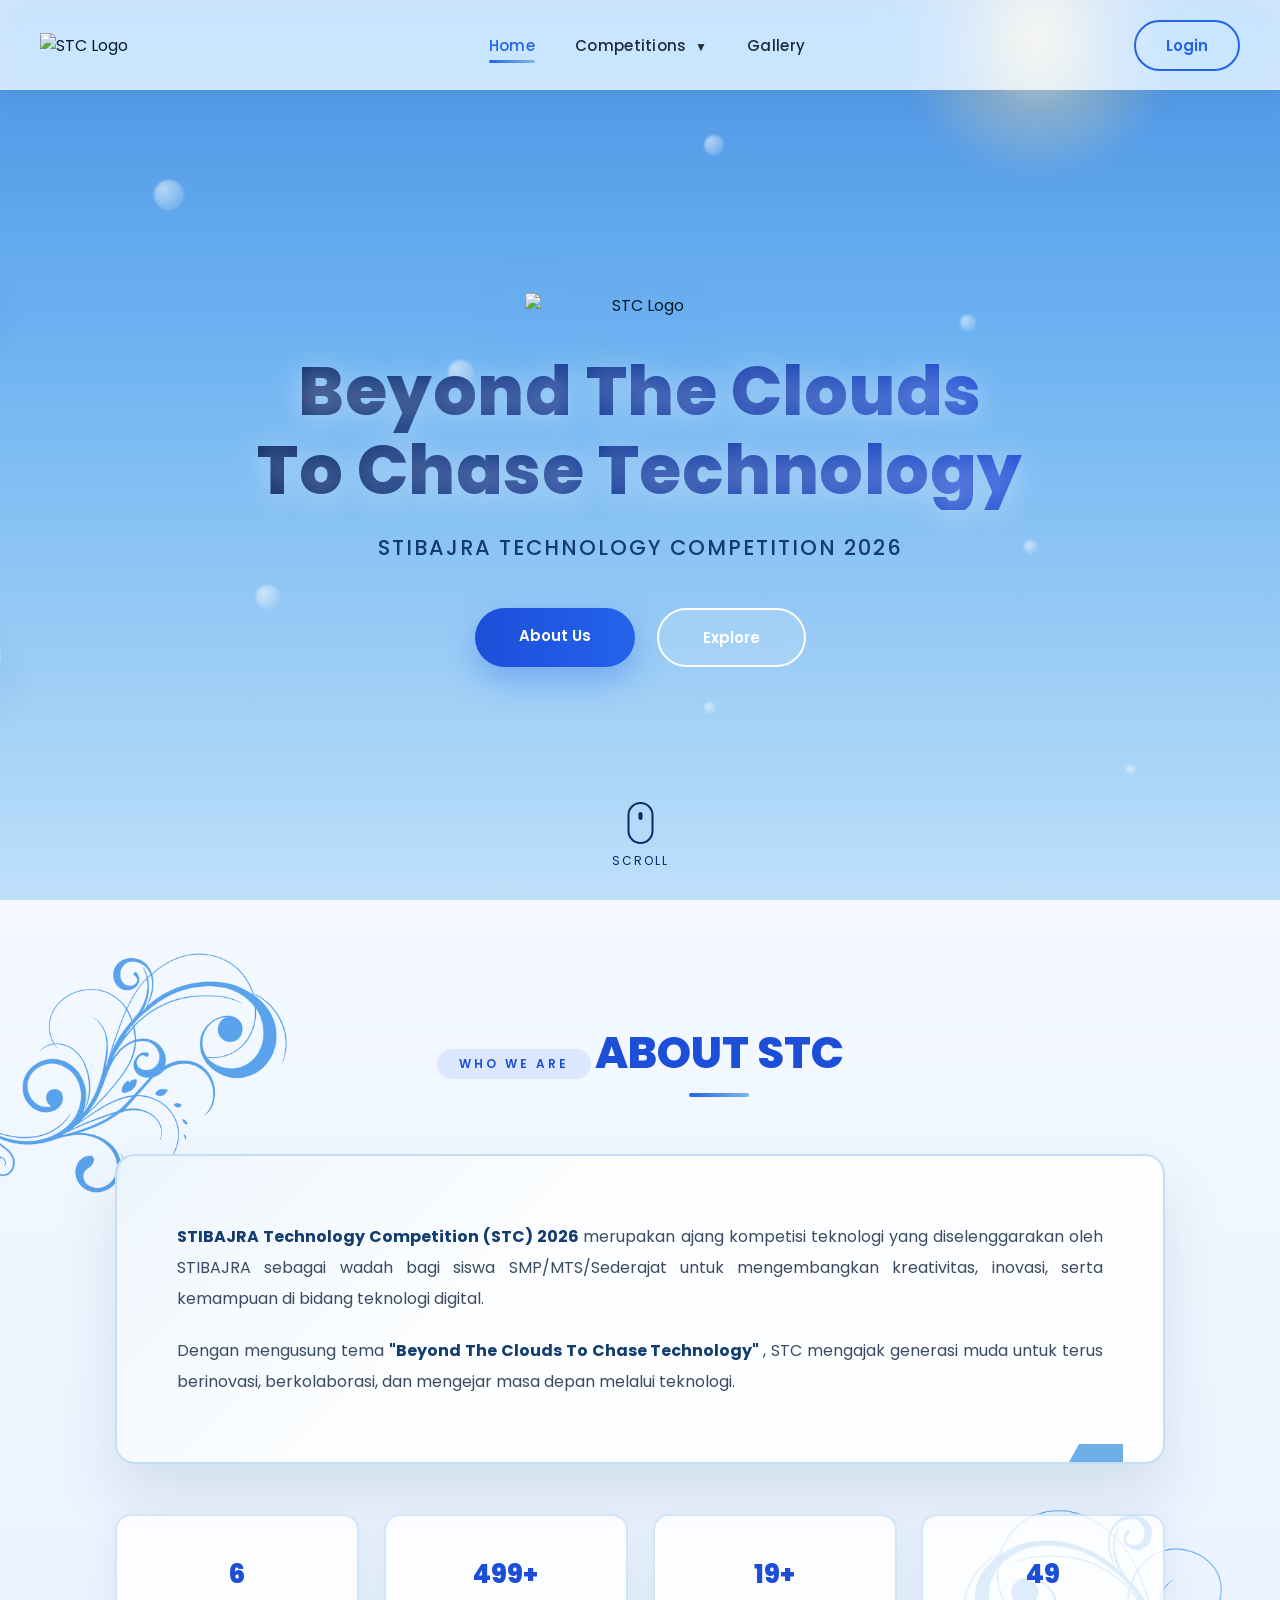
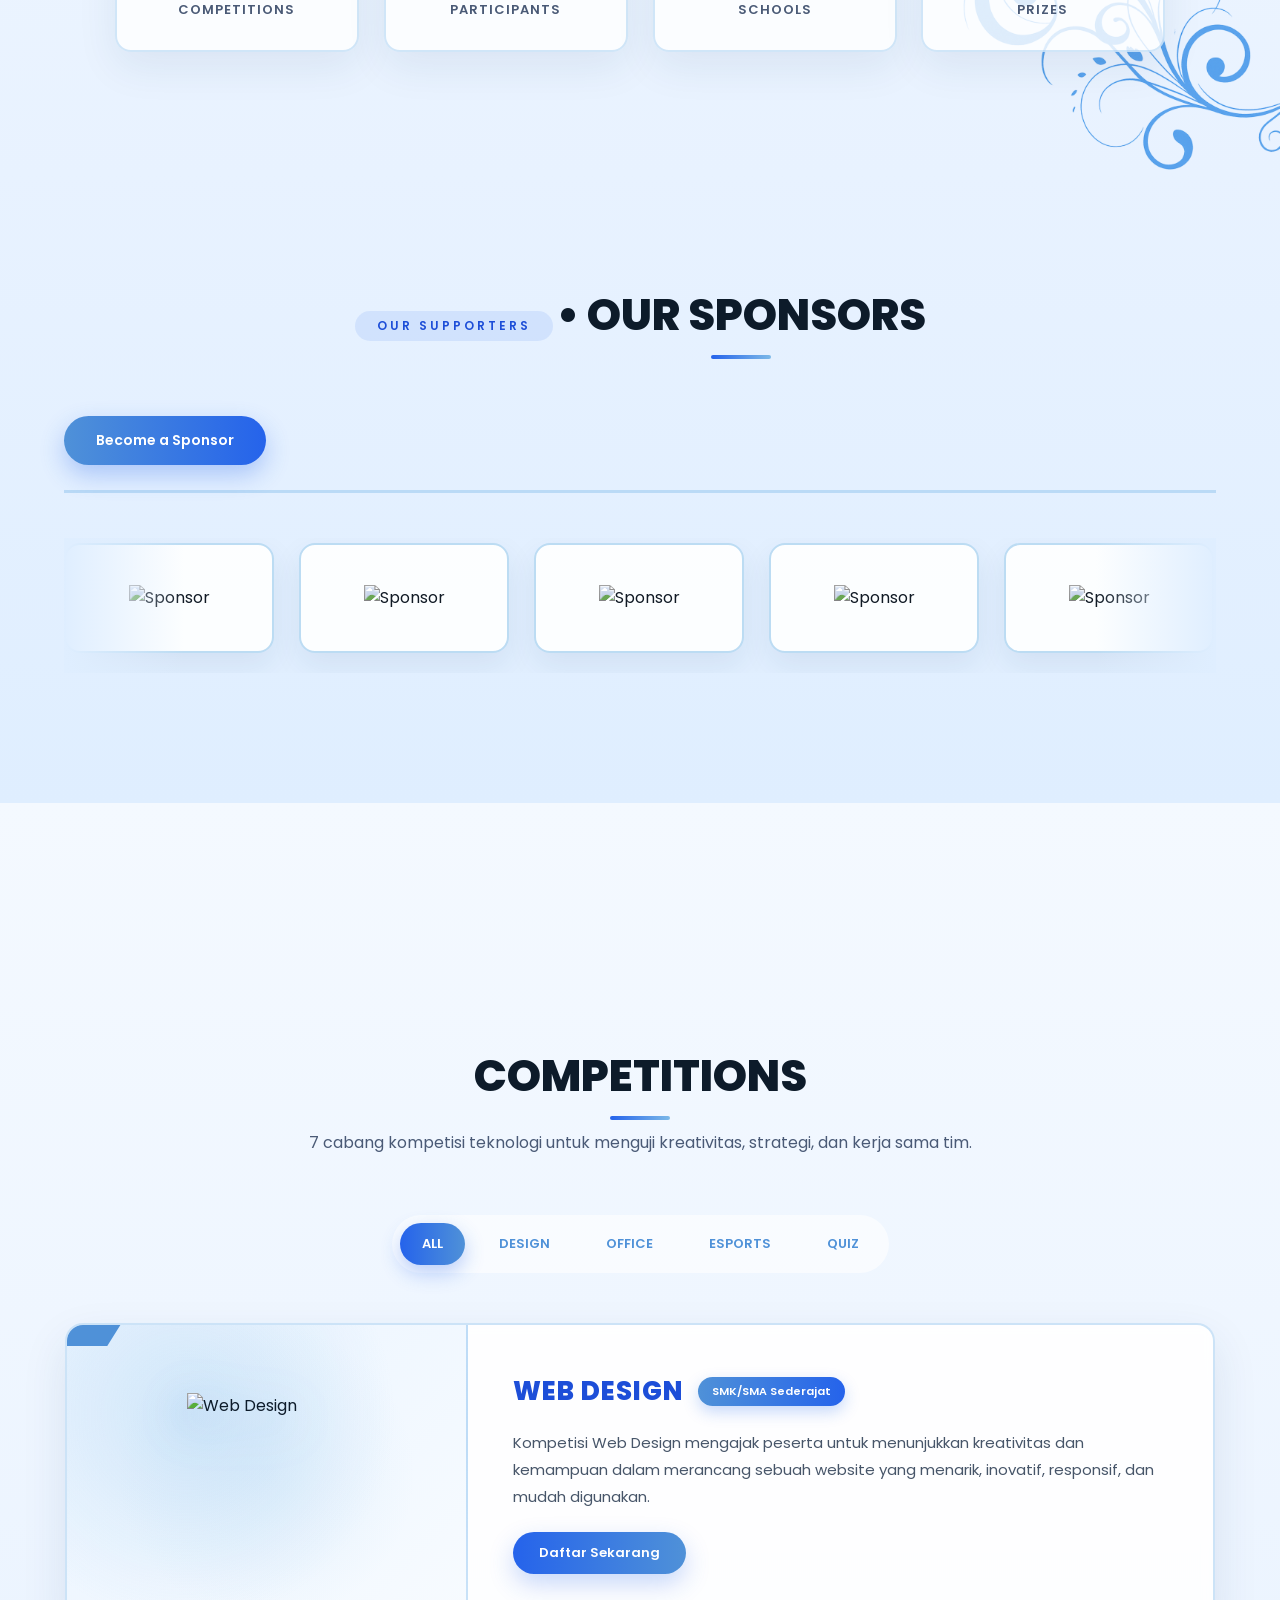
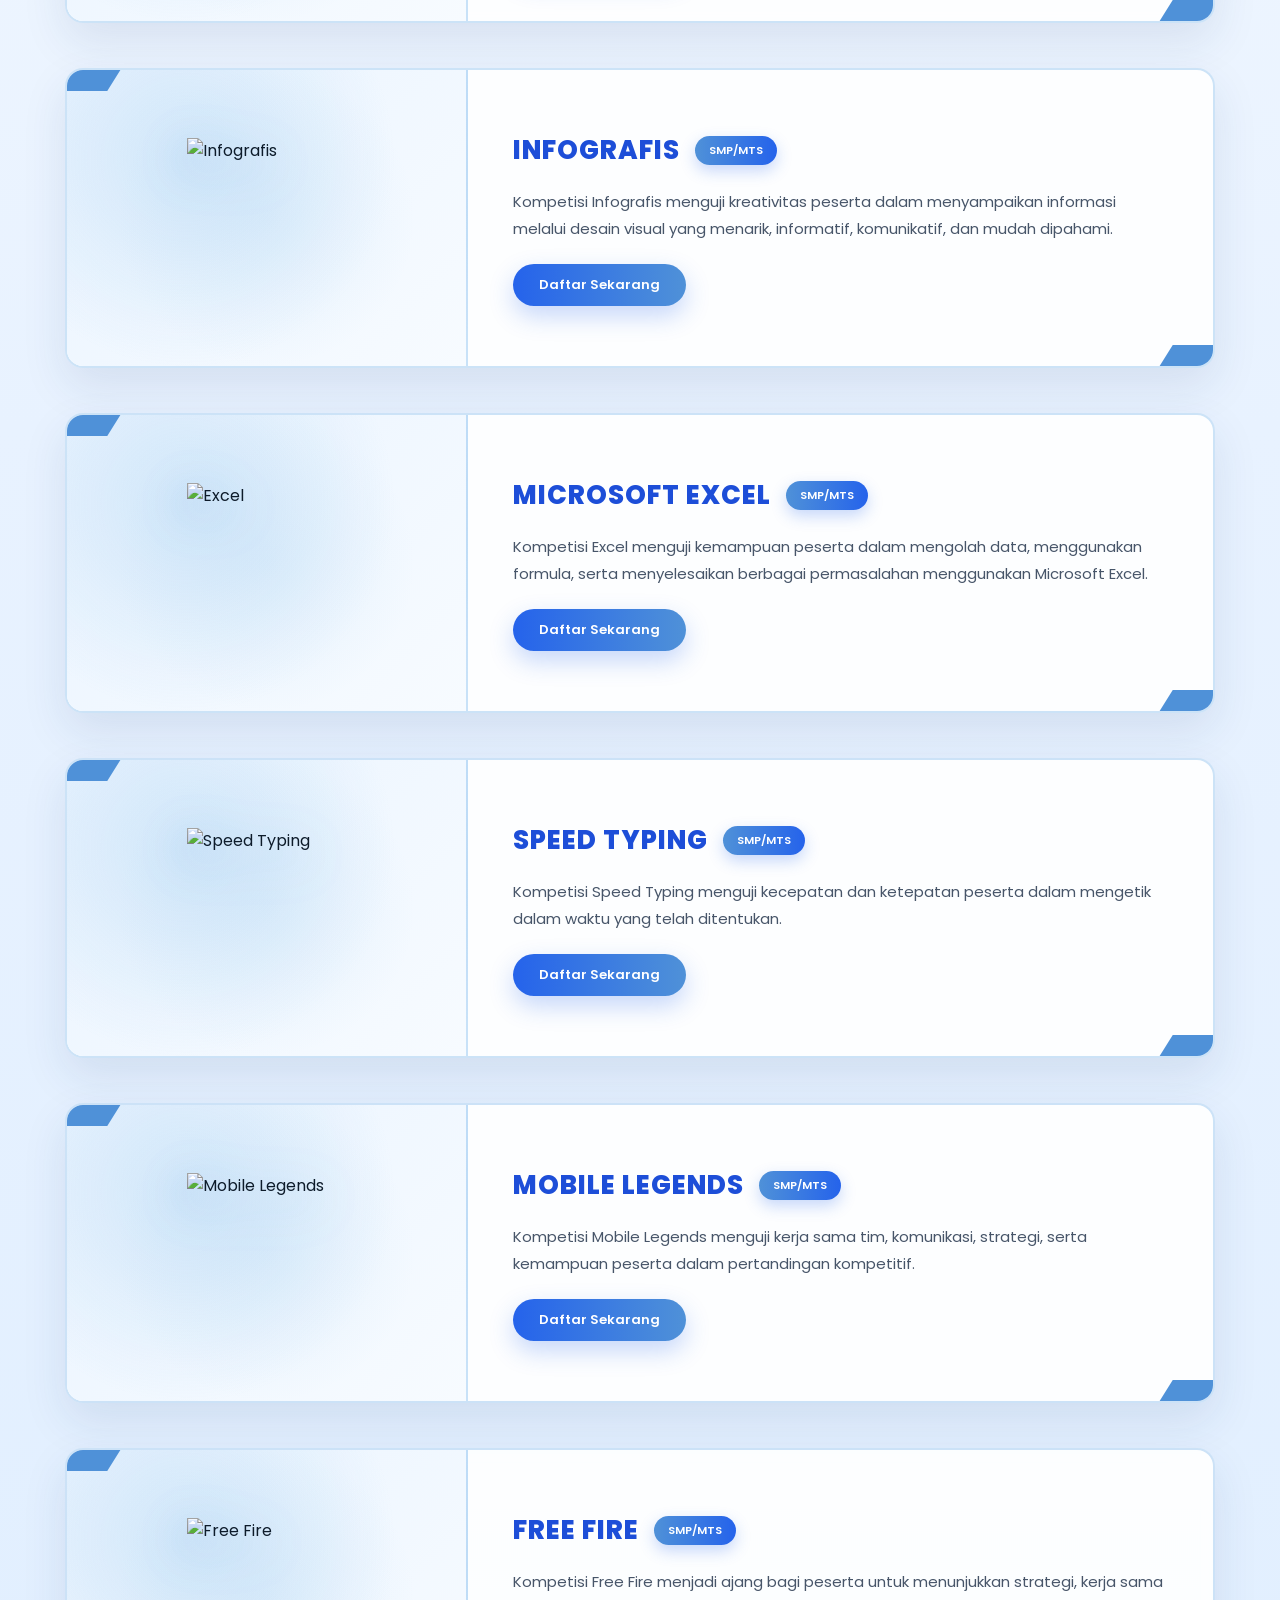
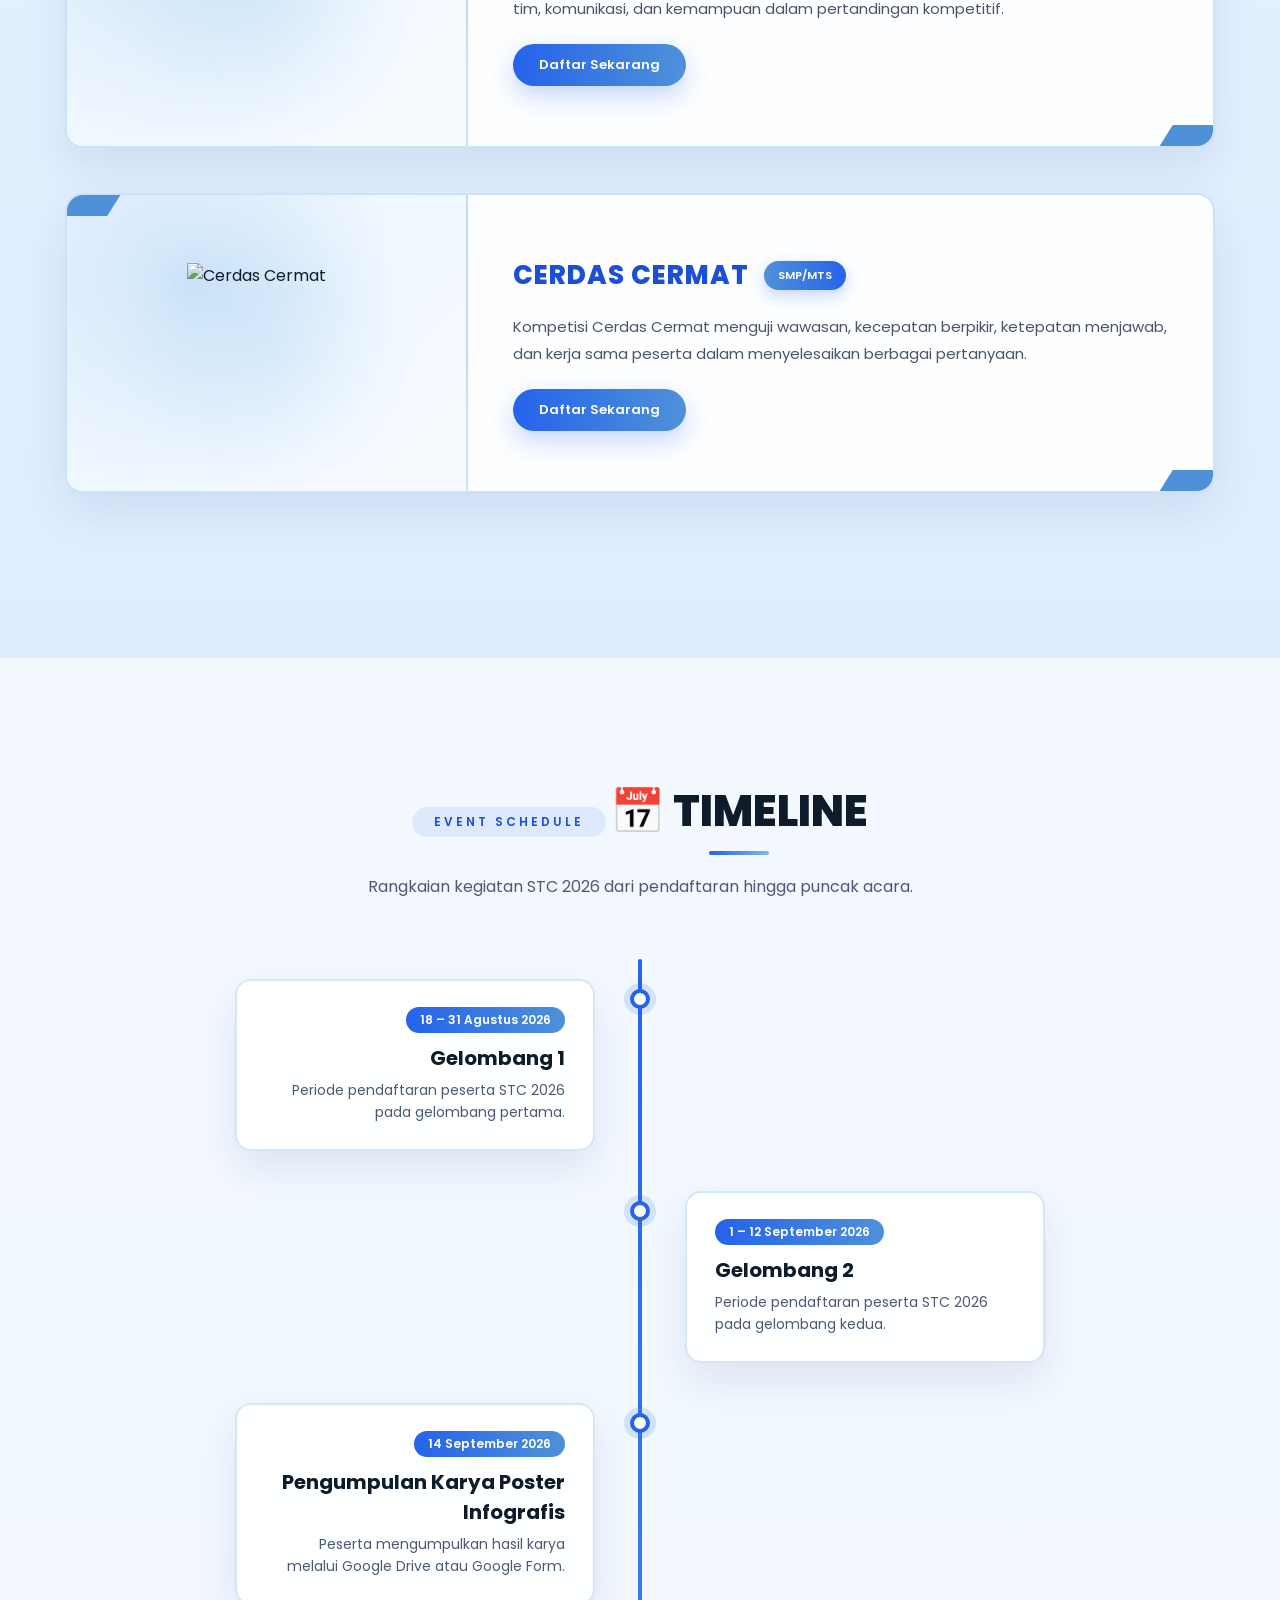
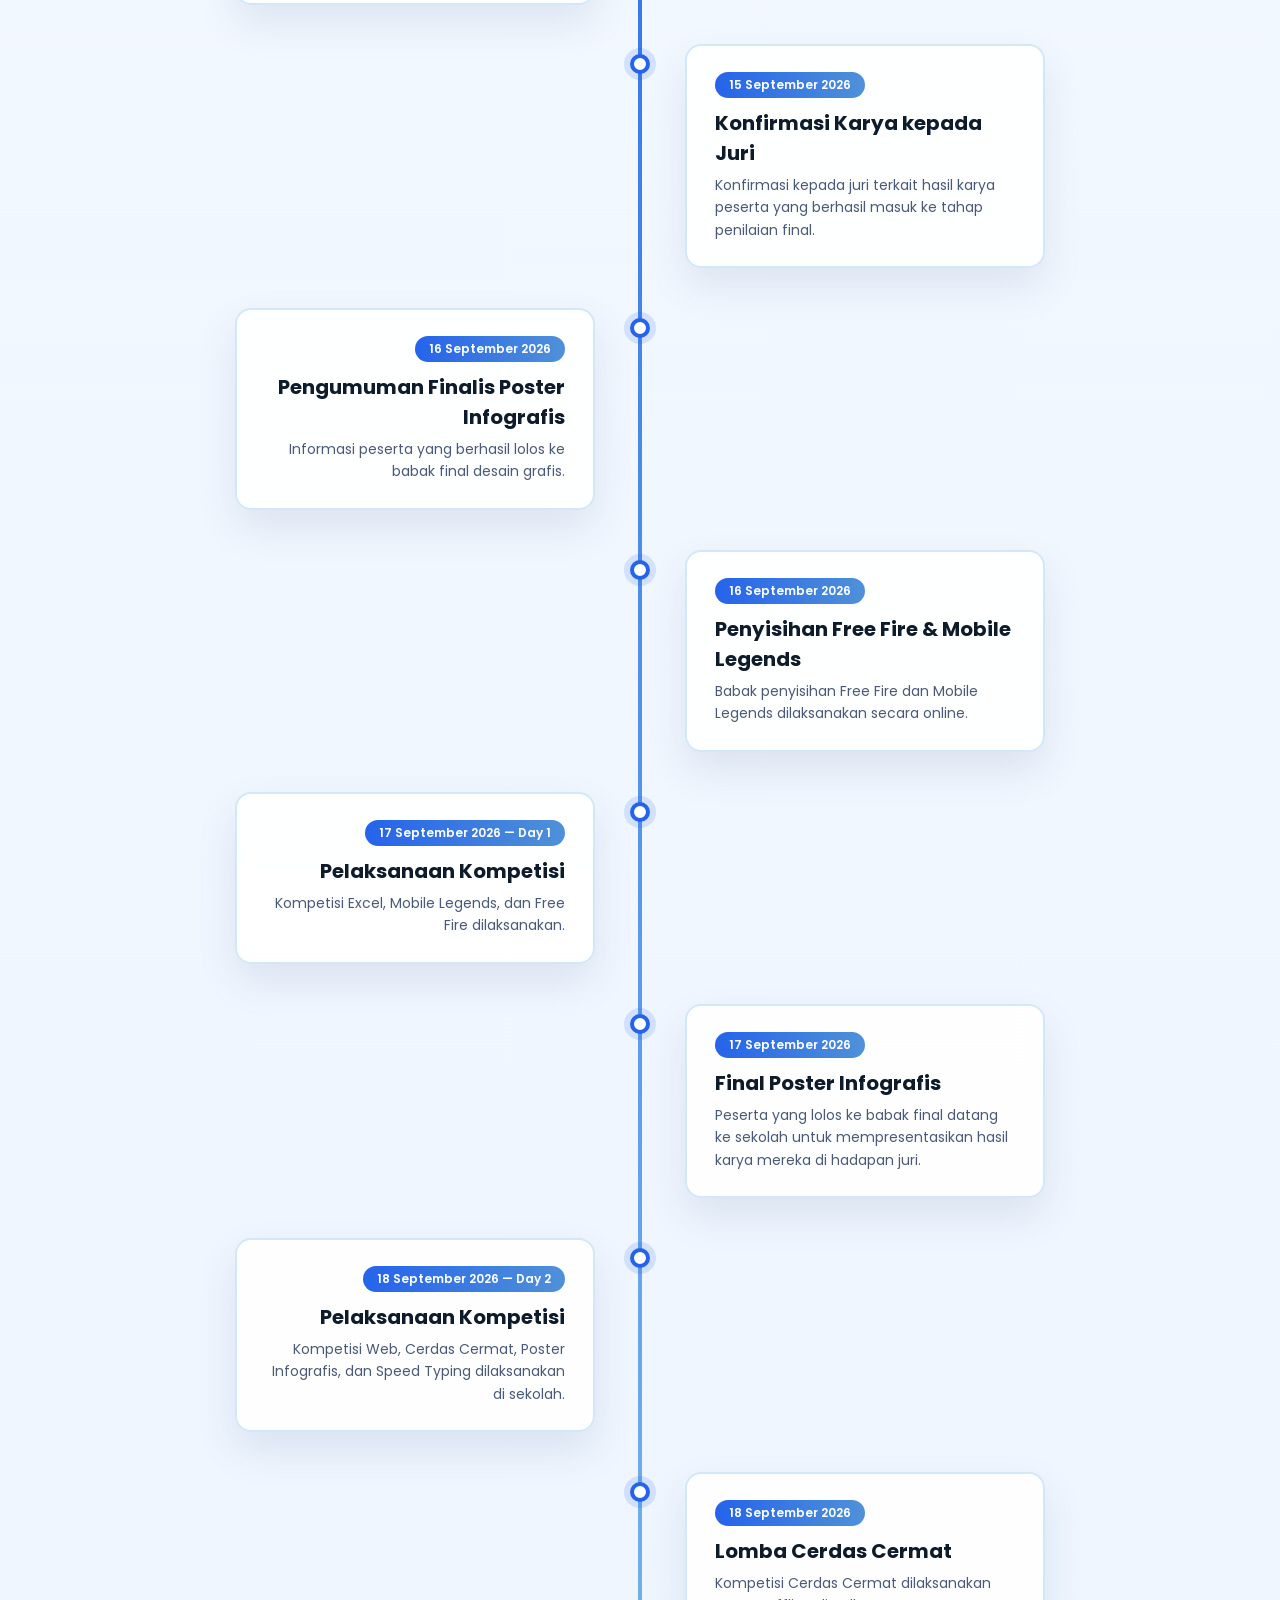
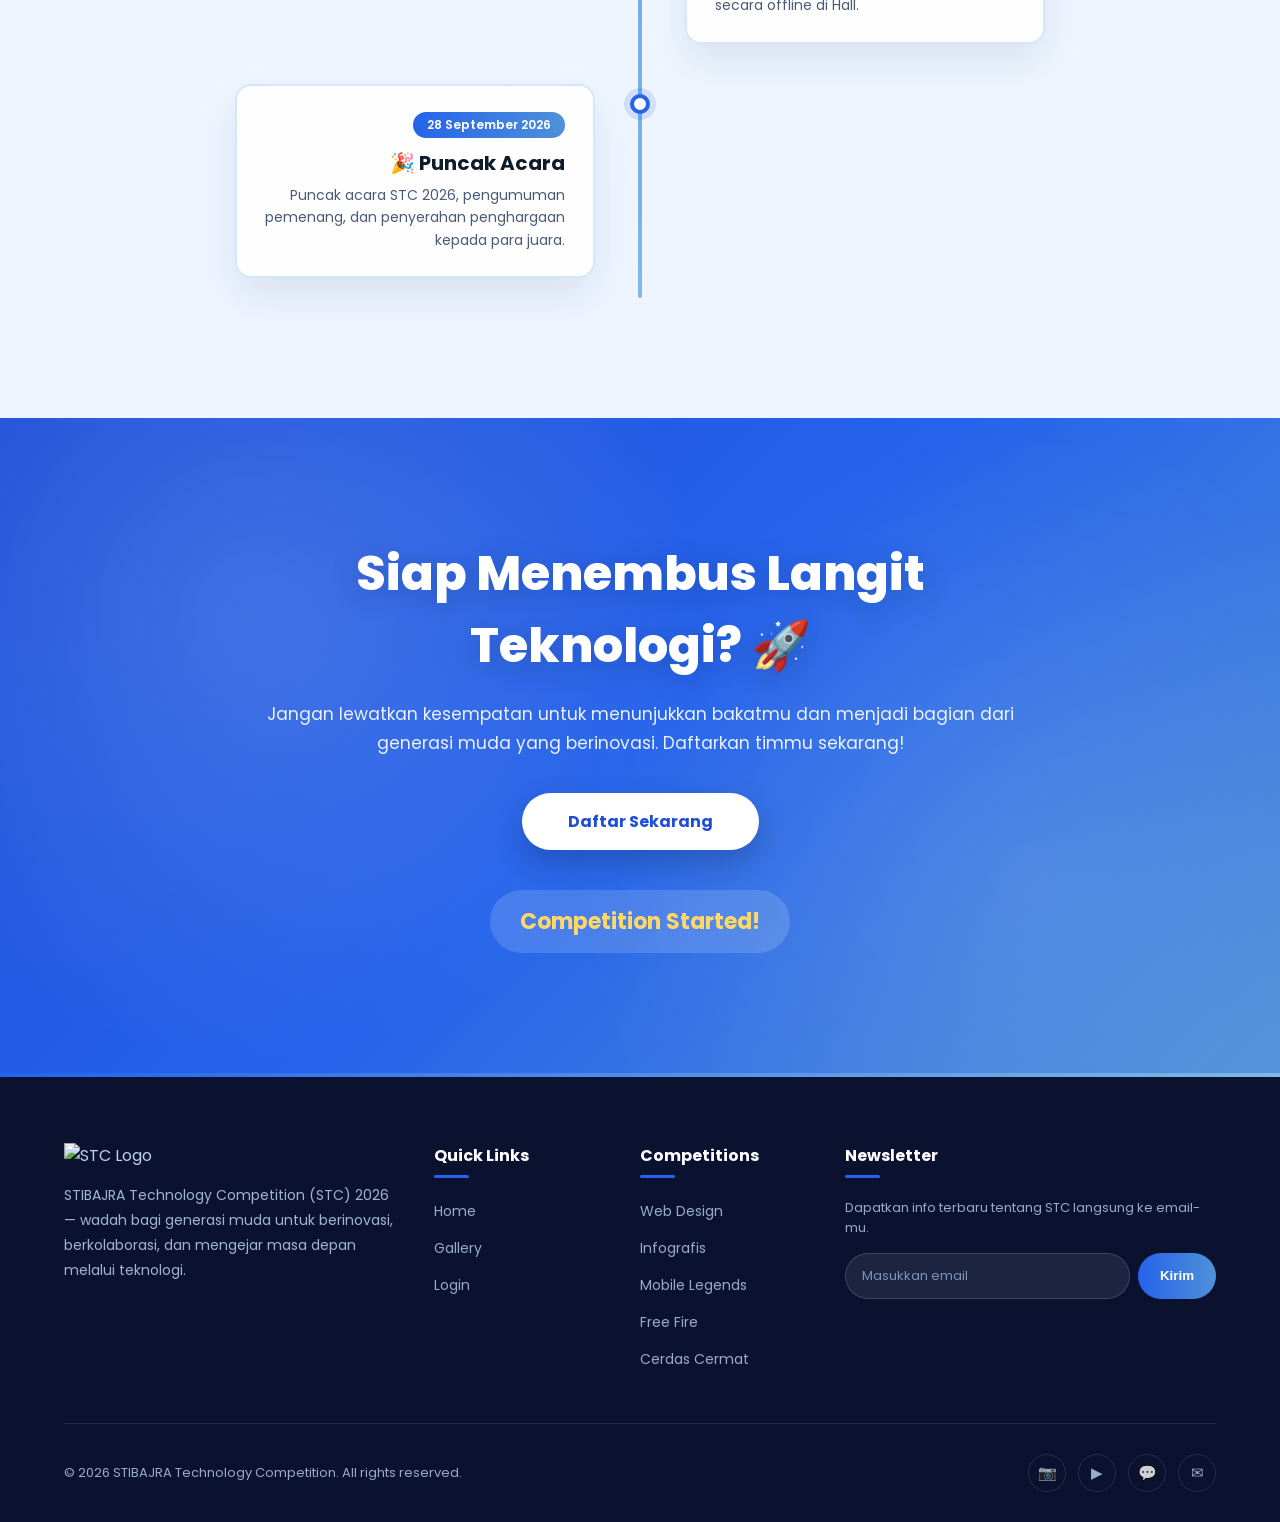
==== commit 4e3b333c: "Perbaiki path CSS JS dan gambar untuk GitHub Pages" ====
--- a/index.html
+++ b/index.html
@@ -11,28 +11,28 @@
     <link rel="preconnect" href="https://fonts.gstatic.com" crossorigin />
 
     <!-- ==================== GLOBAL ==================== -->
-    <link rel="stylesheet" href="/desain/global.css" />
-    <link rel="stylesheet" href="/desain/preloader.css" />
-    <link rel="stylesheet" href="/desain/navbar.css" />
+    <link rel="stylesheet" href="./desain/global.css" />
+    <link rel="stylesheet" href="./desain/preloader.css" />
+    <link rel="stylesheet" href="./desain/navbar.css" />
 
     <!-- ==================== HOME ==================== -->
-    <link rel="stylesheet" href="/desain/Home/hero.css" />
-    <link rel="stylesheet" href="/desain/Home/About.css" />
-    <link rel="stylesheet" href="/desain/Home/sponsor.css" />
-    <link rel="stylesheet" href="/desain/Home/competition-landing.css" />
-    <link rel="stylesheet" href="/desain/Home/Prize.css" />
-    <link rel="stylesheet" href="/desain/Home/Timeline.css" />
-    <link rel="stylesheet" href="/desain/Home/cta.css" />
-    <link rel="stylesheet" href="/desain/Home/Footer.css" />
+    <link rel="stylesheet" href="./desain/Home/hero.css" />
+    <link rel="stylesheet" href="./desain/Home/About.css" />
+    <link rel="stylesheet" href="./desain/Home/sponsor.css" />
+    <link rel="stylesheet" href="./desain/Home/competition-landing.css" />
+    <link rel="stylesheet" href="./desain/Home/Prize.css" />
+    <link rel="stylesheet" href="./desain/Home/Timeline.css" />
+    <link rel="stylesheet" href="./desain/Home/cta.css" />
+    <link rel="stylesheet" href="./desain/Home/Footer.css" />
 
     <!-- ==================== COMPONENTS ==================== -->
-    <link rel="stylesheet" href="/desain/components/Button.css" />
-    <link rel="stylesheet" href="/desain/components/Decoretion.css" />
-    <link rel="stylesheet" href="/desain/components/Section.css" />
+    <link rel="stylesheet" href="./desain/components/Button.css" />
+    <link rel="stylesheet" href="./desain/components/Decoretion.css" />
+    <link rel="stylesheet" href="./desain/components/Section.css" />
 
     <!-- ==================== EFFECT ==================== -->
-    <link rel="stylesheet" href="/desain/animation.css" />
-    <link rel="stylesheet" href="/desain/responsive.css" />
+    <link rel="stylesheet" href="./desain/animation.css" />
+    <link rel="stylesheet" href="./desain/responsive.css" />
 
     <!-- ==================== FAVICON ==================== -->
     <link rel="icon" href="/foto/LOGOSTC.png" type="image/png" />
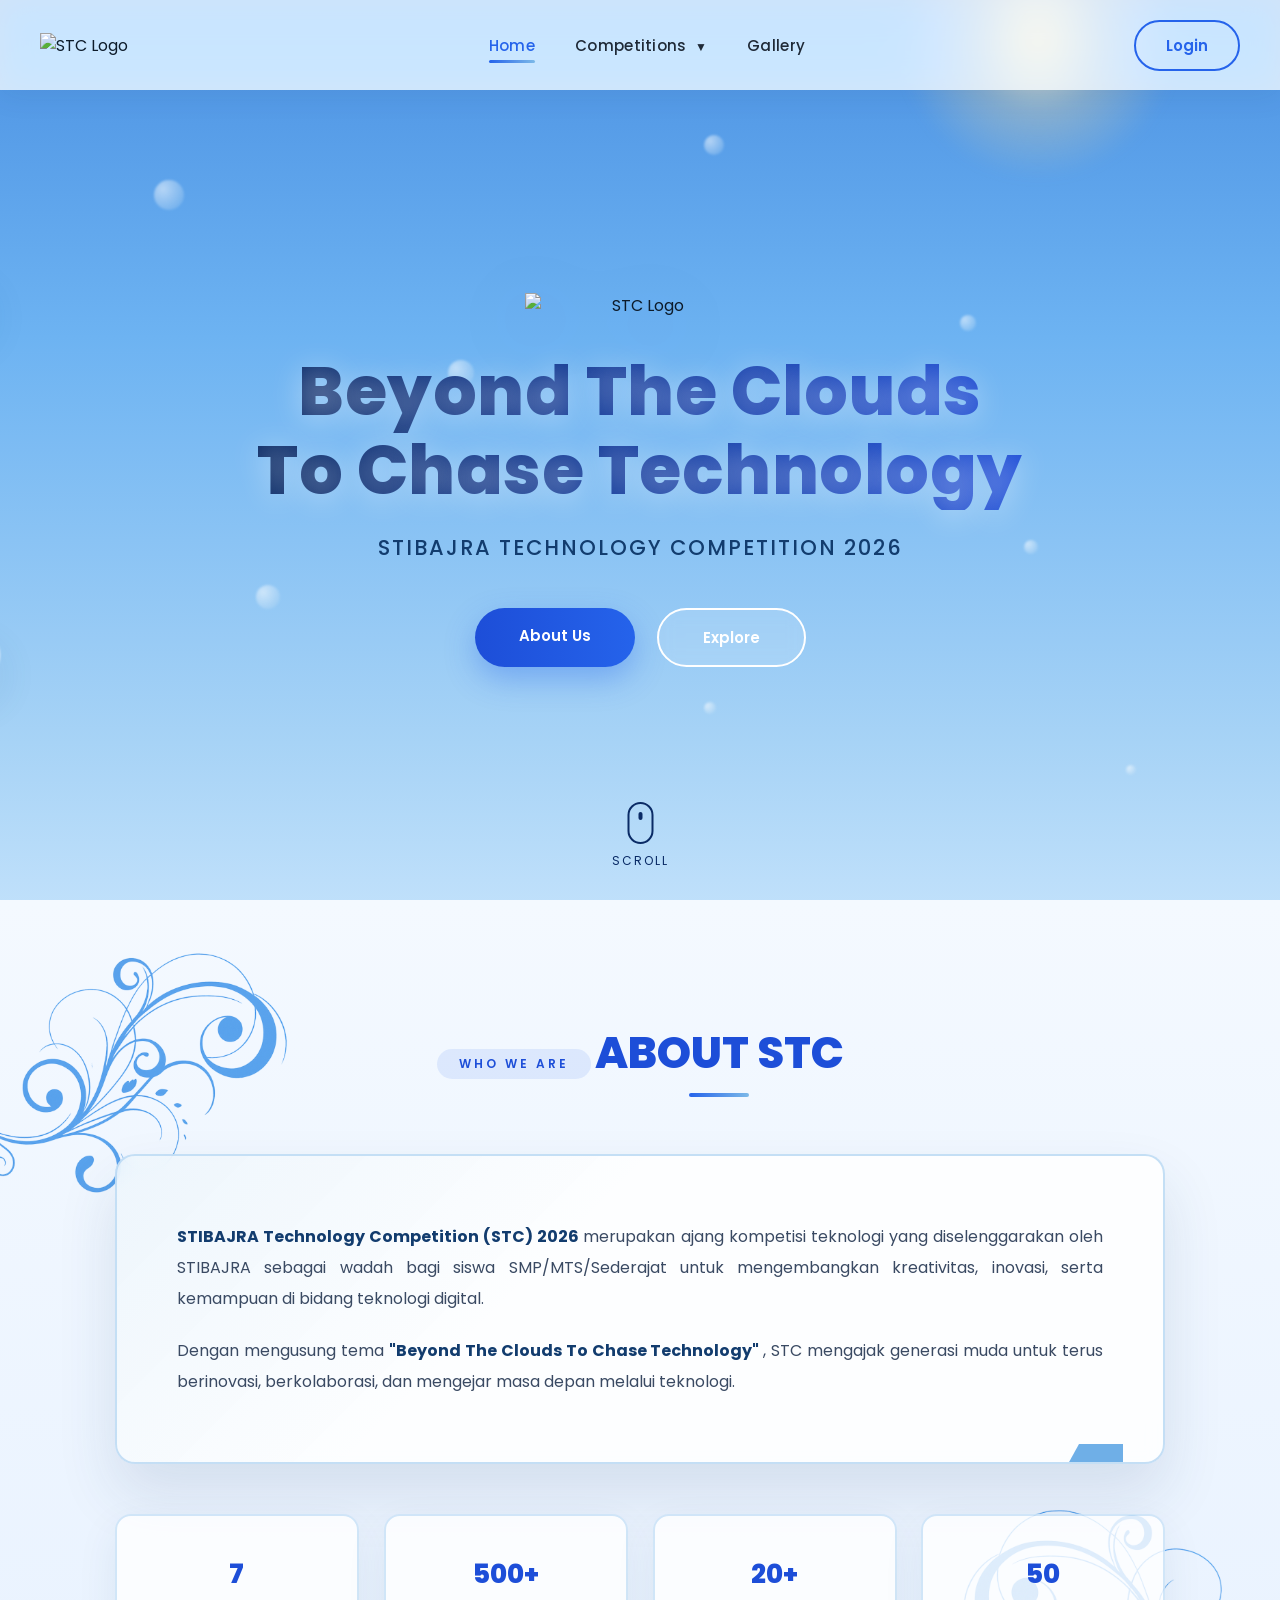
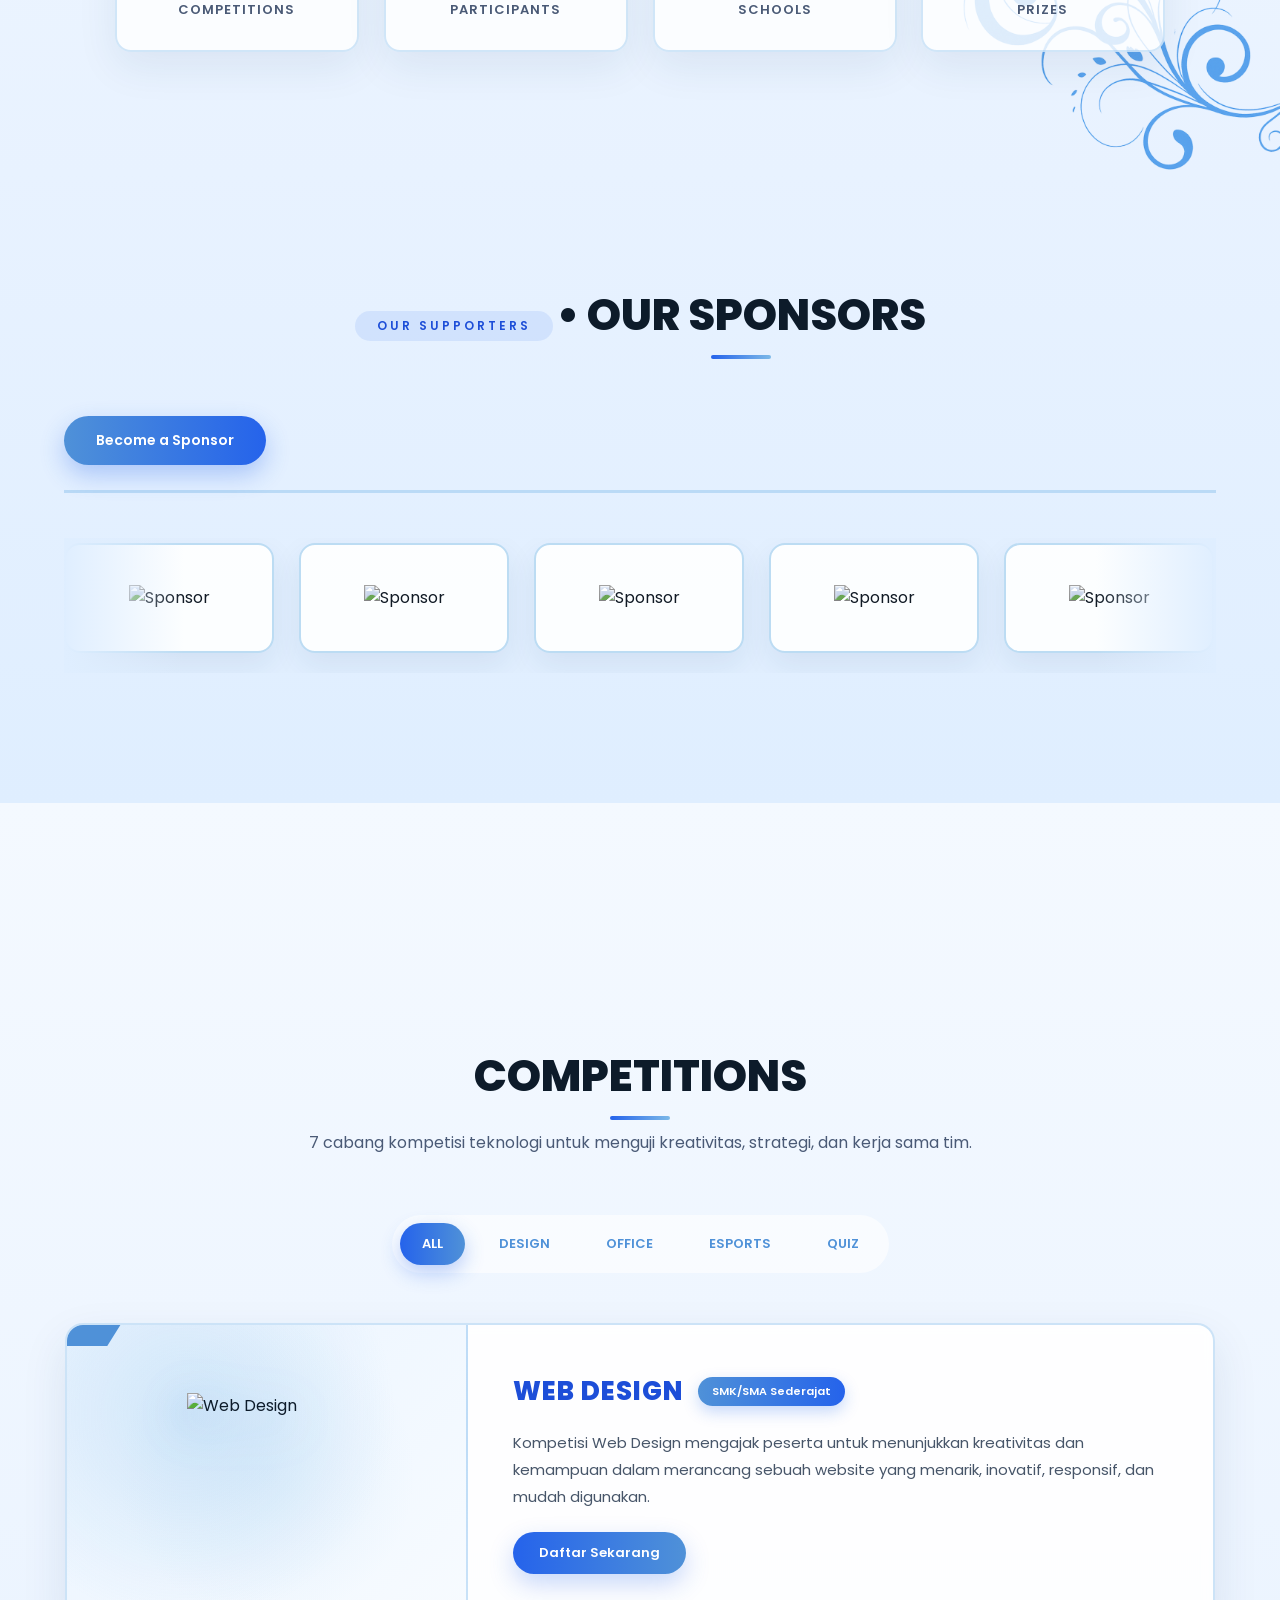
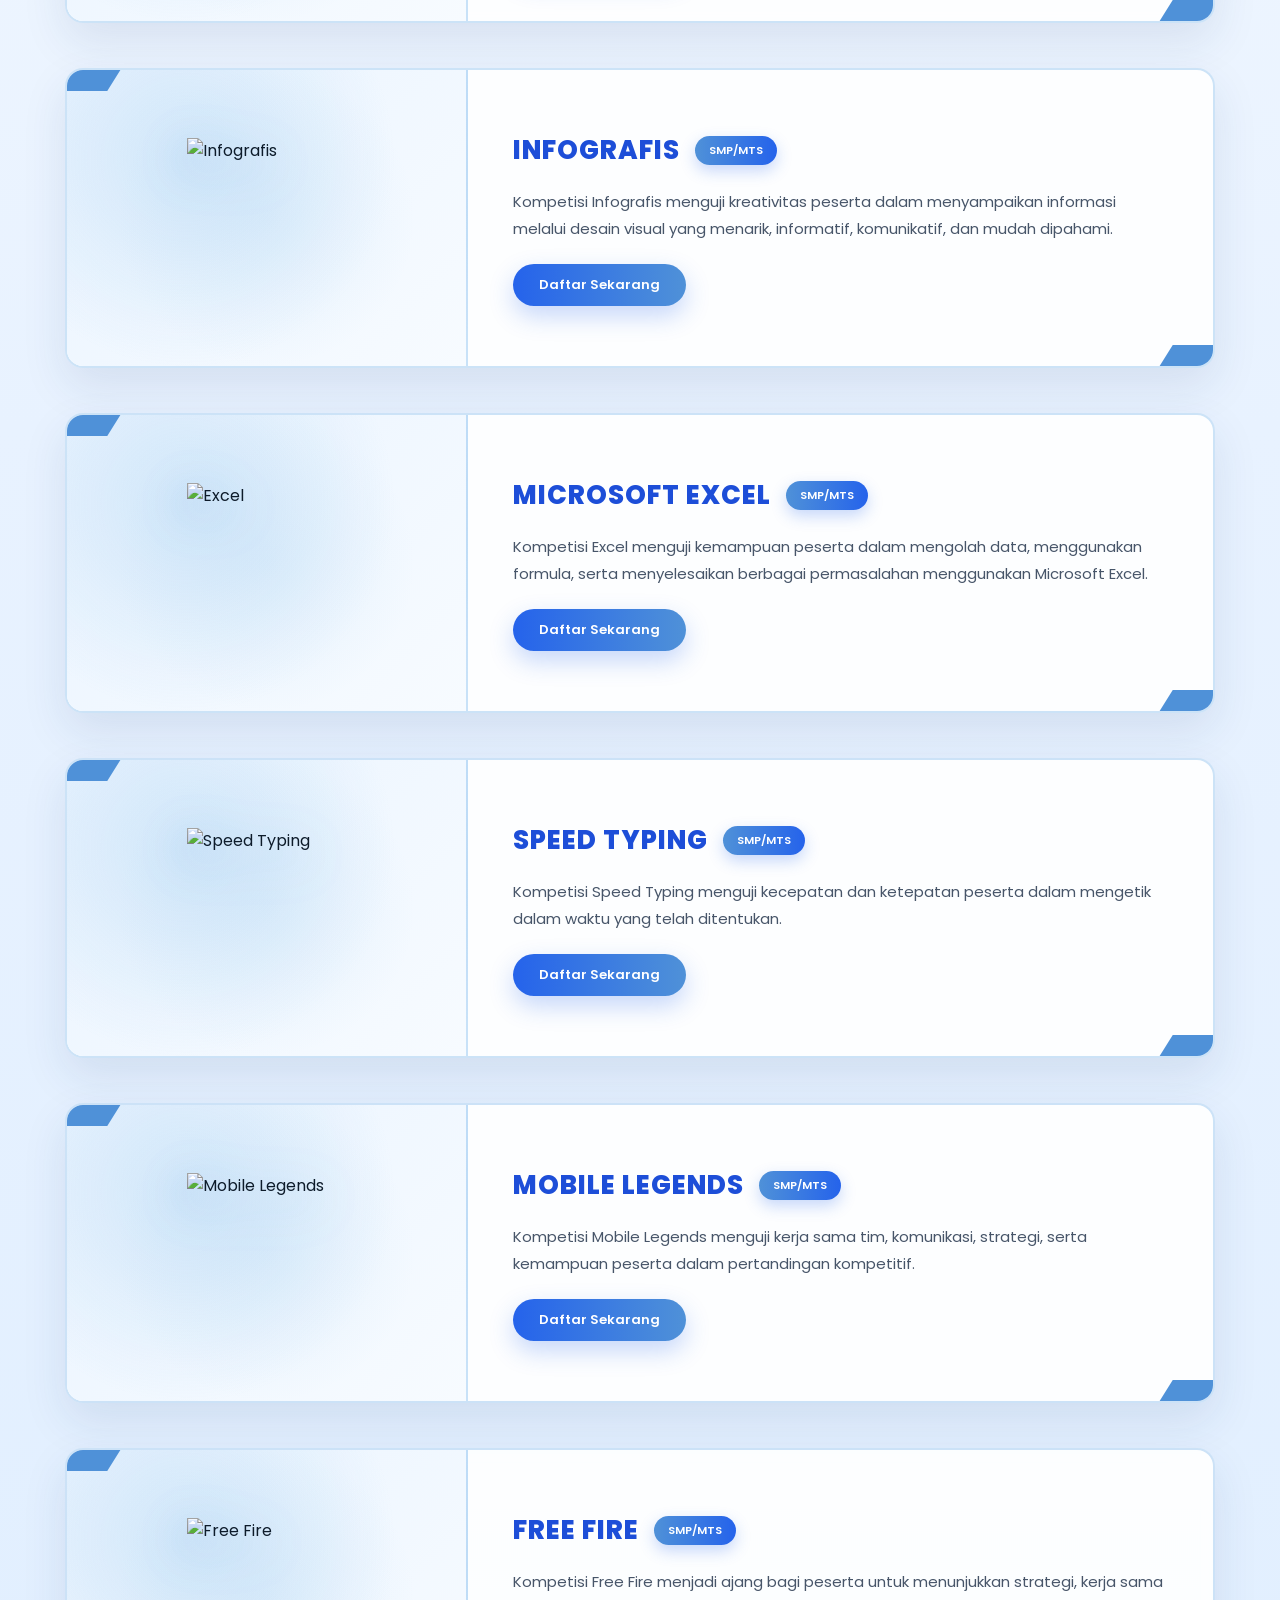
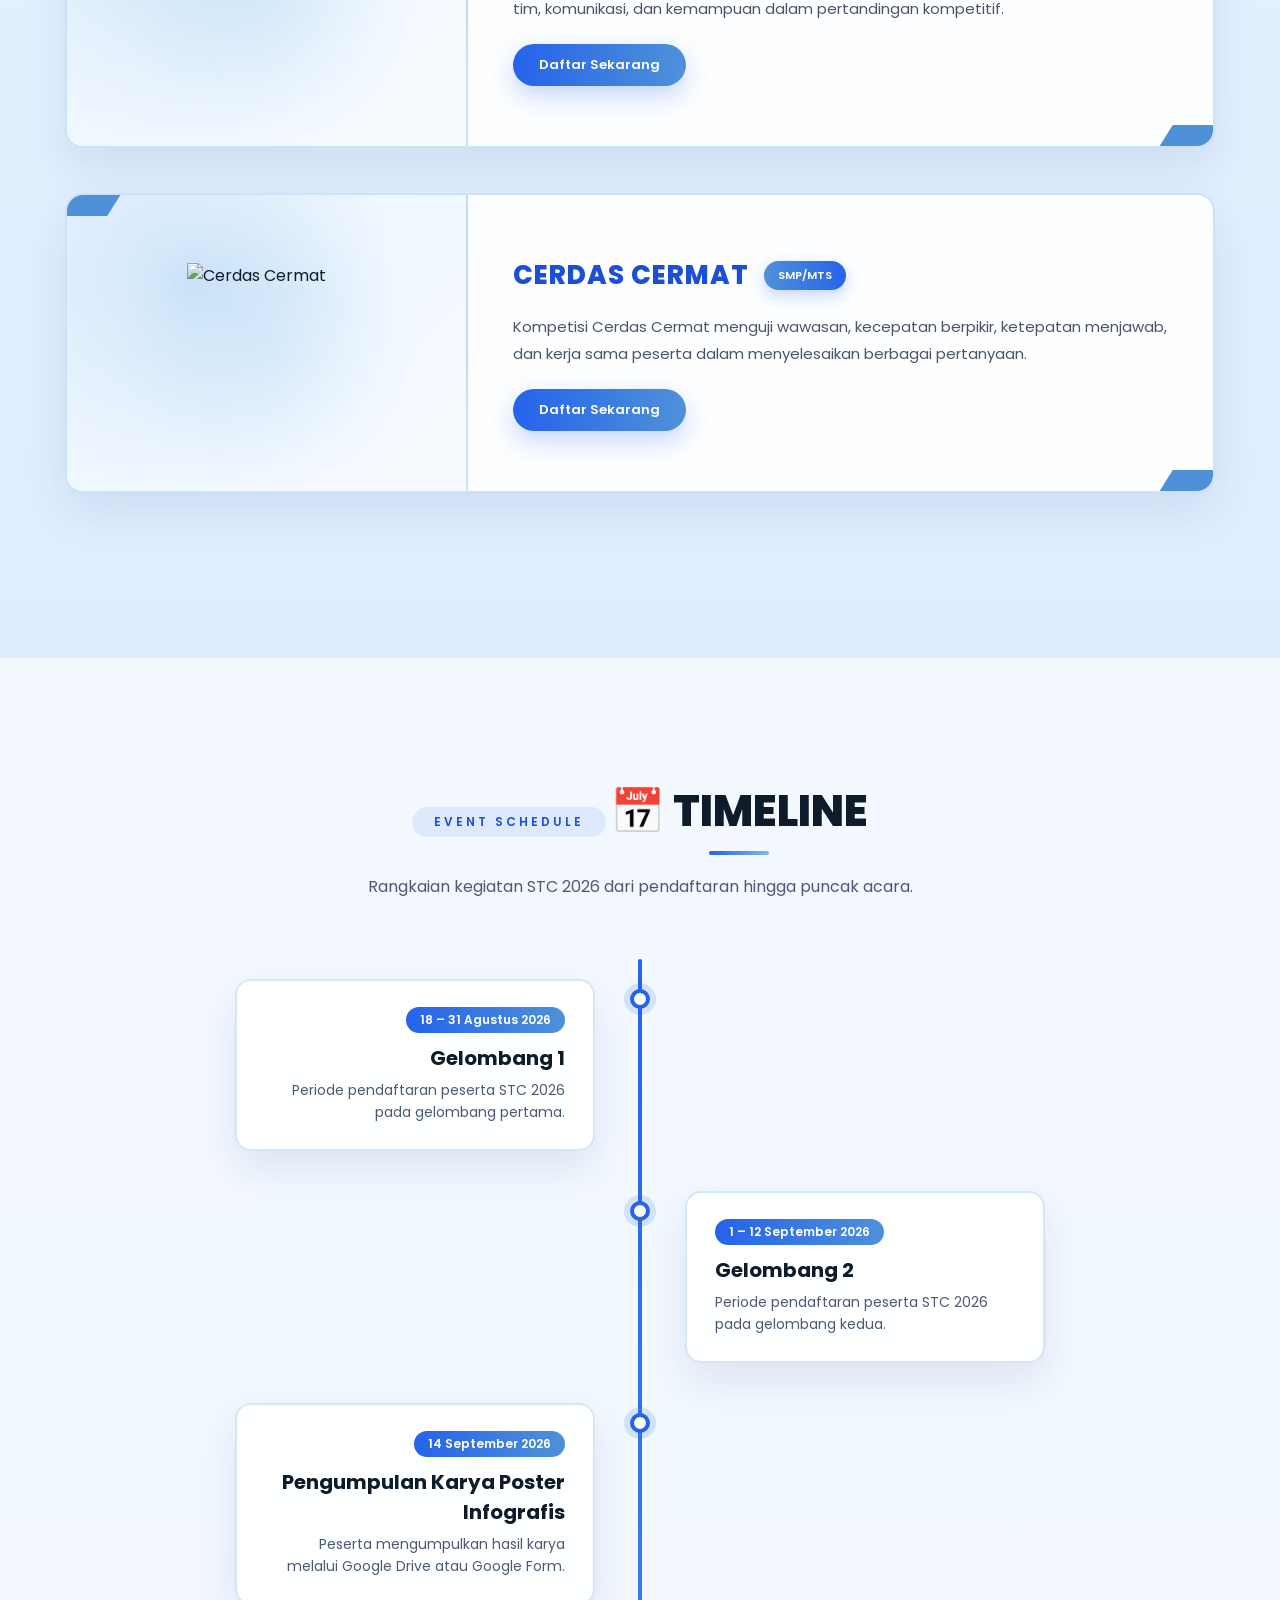
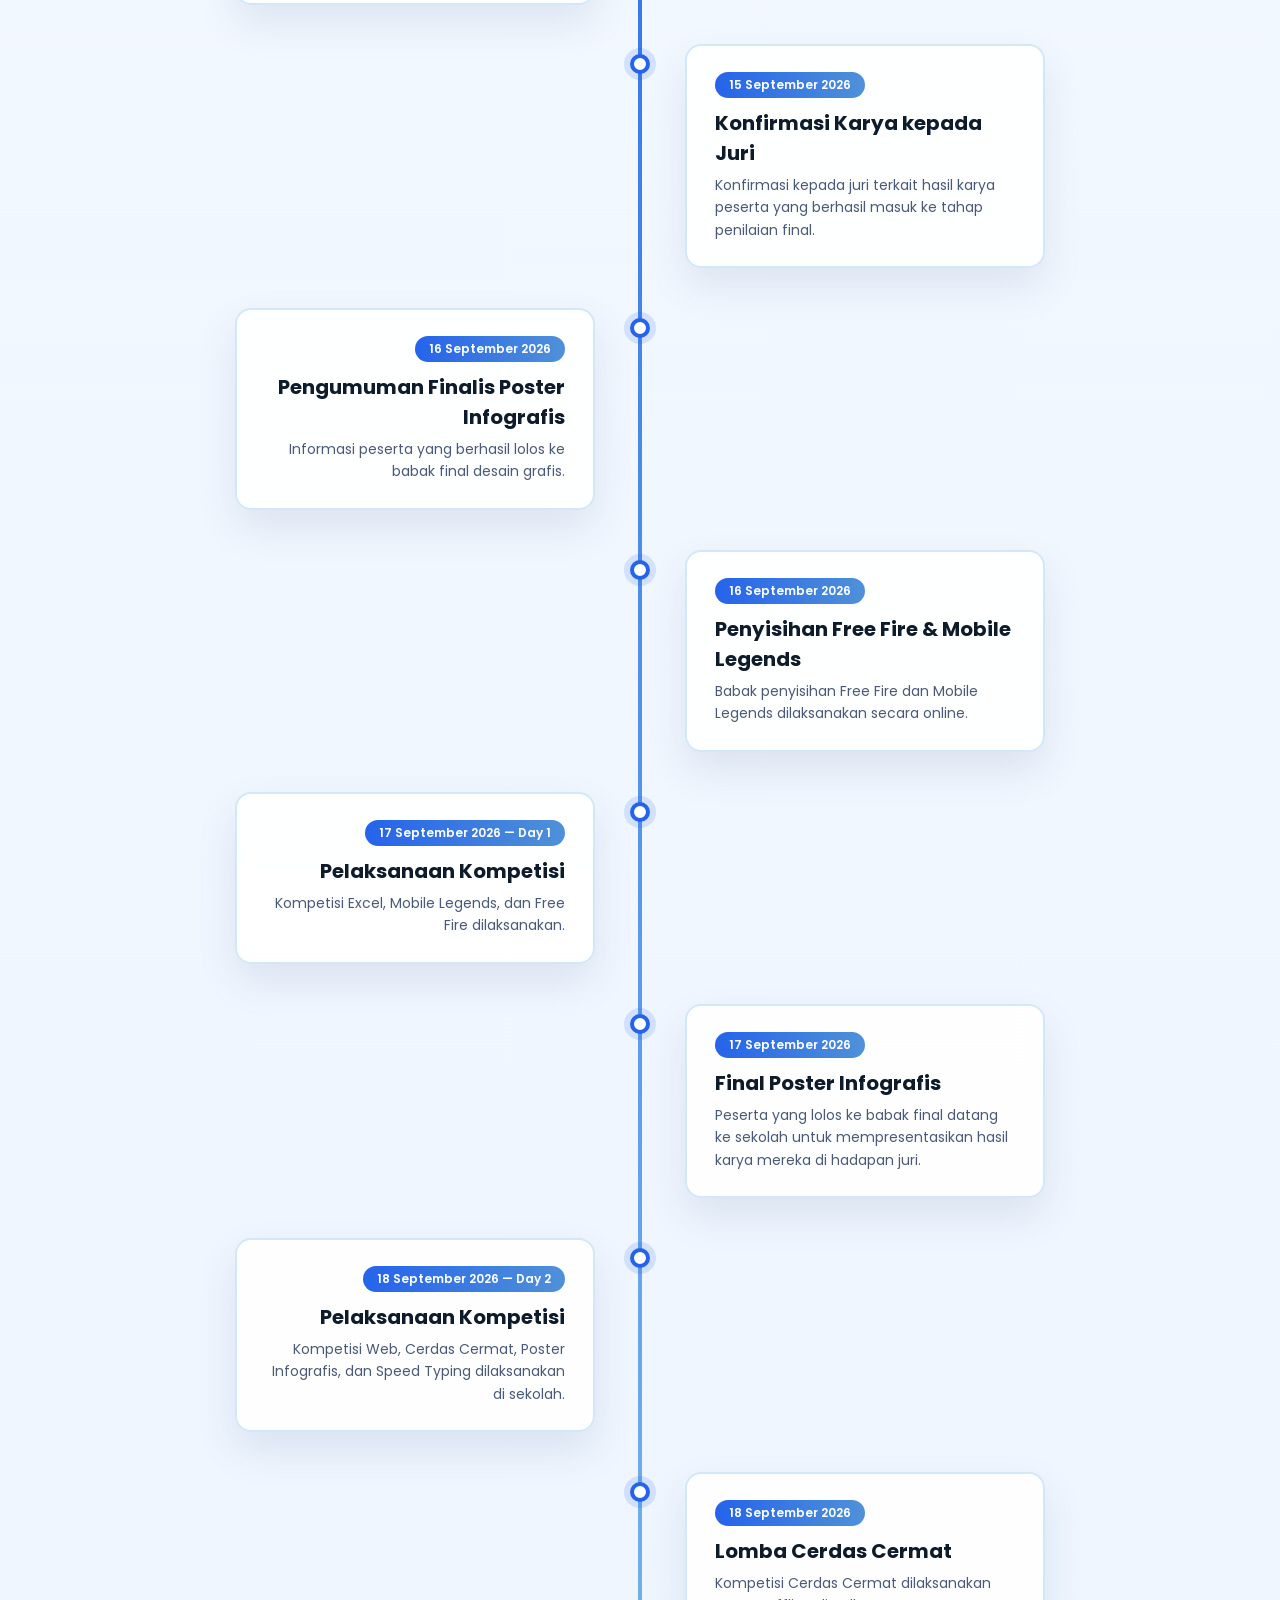
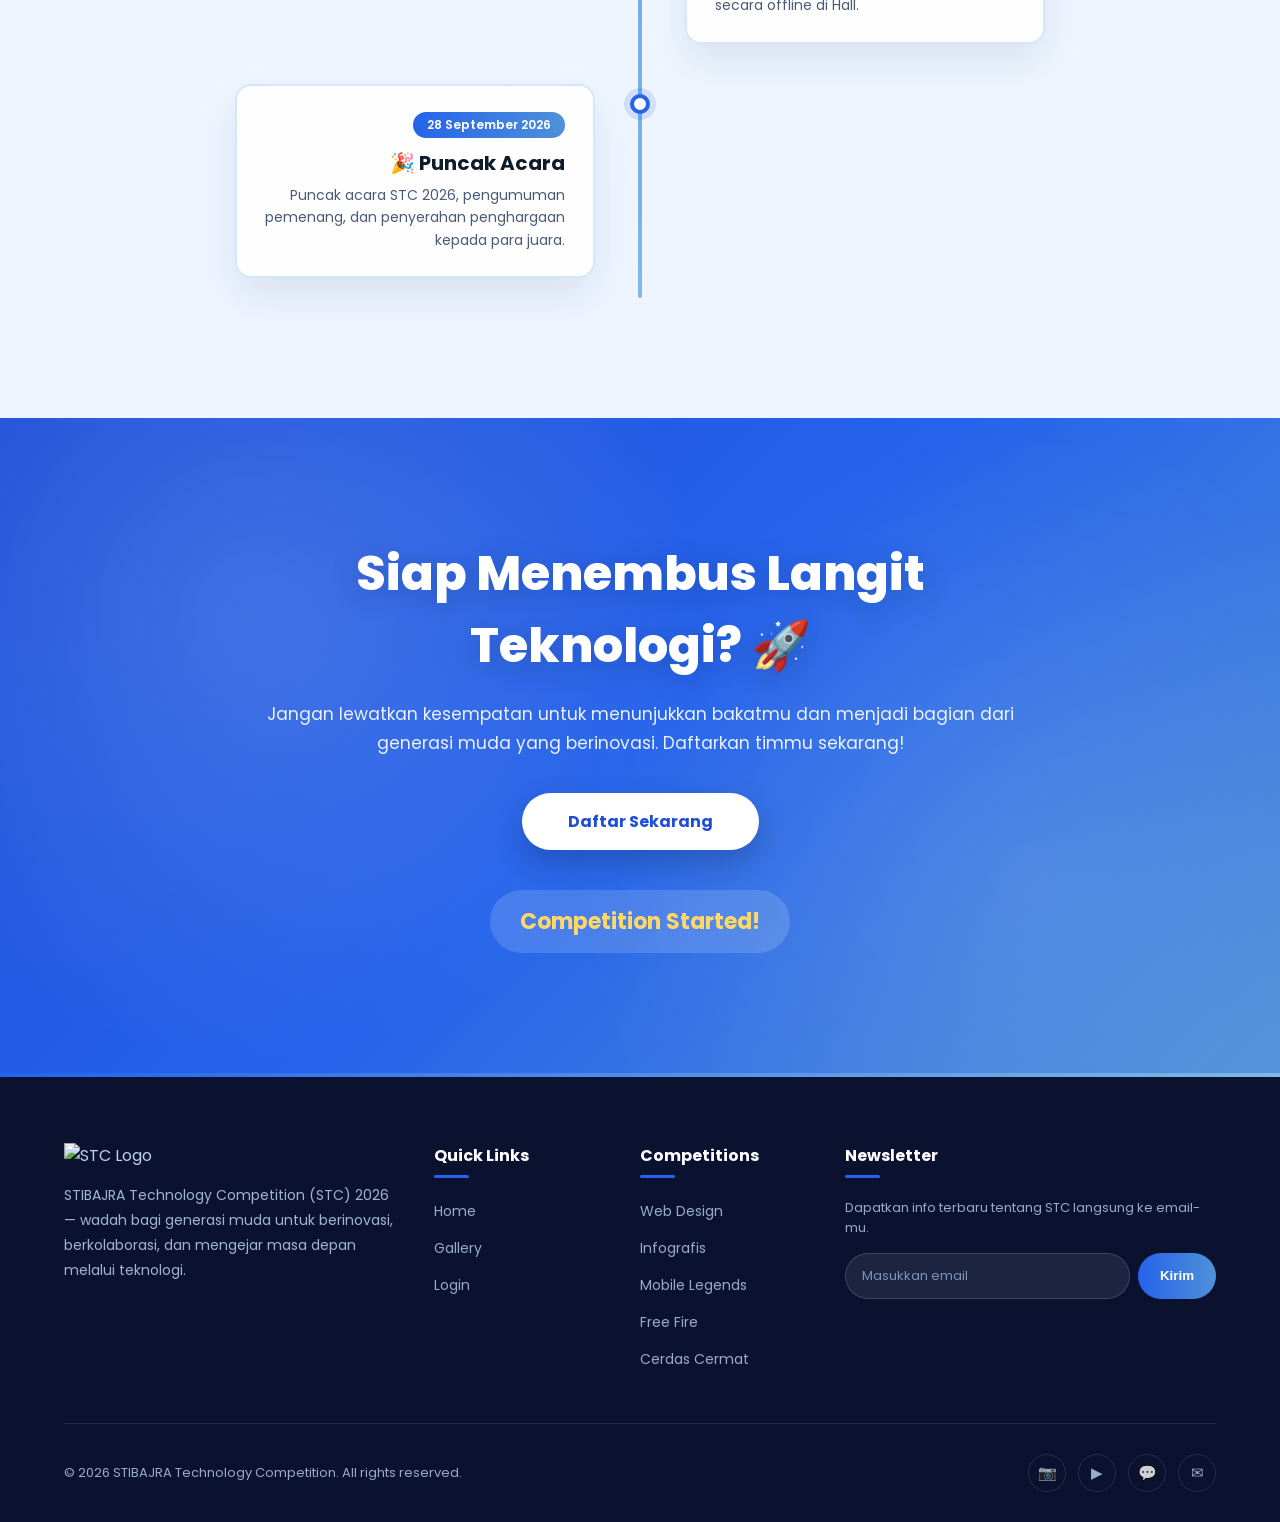
==== commit deb2dec7: "Perbaiki path GitHub Pages" ====
--- a/index.html
+++ b/index.html
@@ -44,7 +44,7 @@
     ====================================================== -->
 
     <div id="preloader">
-      <img src="/foto/LOGOSTC.png" class="loader-logo" alt="STC 2026" />
+      <img src="./foto/LOGOSTC.png" class="loader-logo" alt="STC 2026" />
 
       <div class="loader-ring"></div>
 
@@ -59,7 +59,7 @@
       <nav class="navbar">
         <!-- LOGO -->
         <a href="Index.html" class="logo">
-          <img src="/foto/LOGOSTC.png" alt="STC Logo" class="nav-logo" />
+          <img src="./foto/LOGOSTC.png" alt="STC Logo" class="nav-logo" />
         </a>
 
         <!-- NAVIGATION -->
@@ -163,7 +163,7 @@
 
       <!-- HERO CONTENT -->
       <div class="hero-content">
-        <img src="/foto/LOGOSTC.png" alt="STC Logo" class="hero-logo" />
+        <img src="./foto/LOGOSTC.png" alt="STC Logo" class="hero-logo" />
 
         <h1>
           Beyond The Clouds
@@ -194,13 +194,13 @@
 
     <section id="about">
       <img
-        src="/foto/hiasan web.png"
+        src="./foto/hiasan web.png"
         class="about-decoration about-decoration-top"
         alt=""
       />
 
       <img
-        src="/foto/hiasan web.png"
+        src="./foto/hiasan web.png"
         class="about-decoration about-decoration-bottom"
         alt=""
       />
@@ -564,7 +564,6 @@
         </div>
       </div>
     </section>
-
 
     <!-- =====================================================
          TIMELINE
@@ -772,7 +771,7 @@
     <footer>
       <div class="footer-container">
         <div class="footer-brand">
-          <img src="/foto/LOGOSTC.png" alt="STC Logo" />
+          <img src="./foto/LOGOSTC.png" alt="STC Logo" />
 
           <p>
             STIBAJRA Technology Competition (STC) 2026 — wadah bagi generasi
@@ -863,10 +862,7 @@
          JAVASCRIPT
     ====================================================== -->
 
-    <!-- Main JS -->
-    <script src="/JavaScript/main.js"></script>
-
-    <!-- Navbar JS -->
-    <script src="/JavaScript/navbar.js"></script>
+    <script src="./JavaScript/main.js"></script>
+    <script src="./JavaScript/navbar.js"></script>
   </body>
 </html>
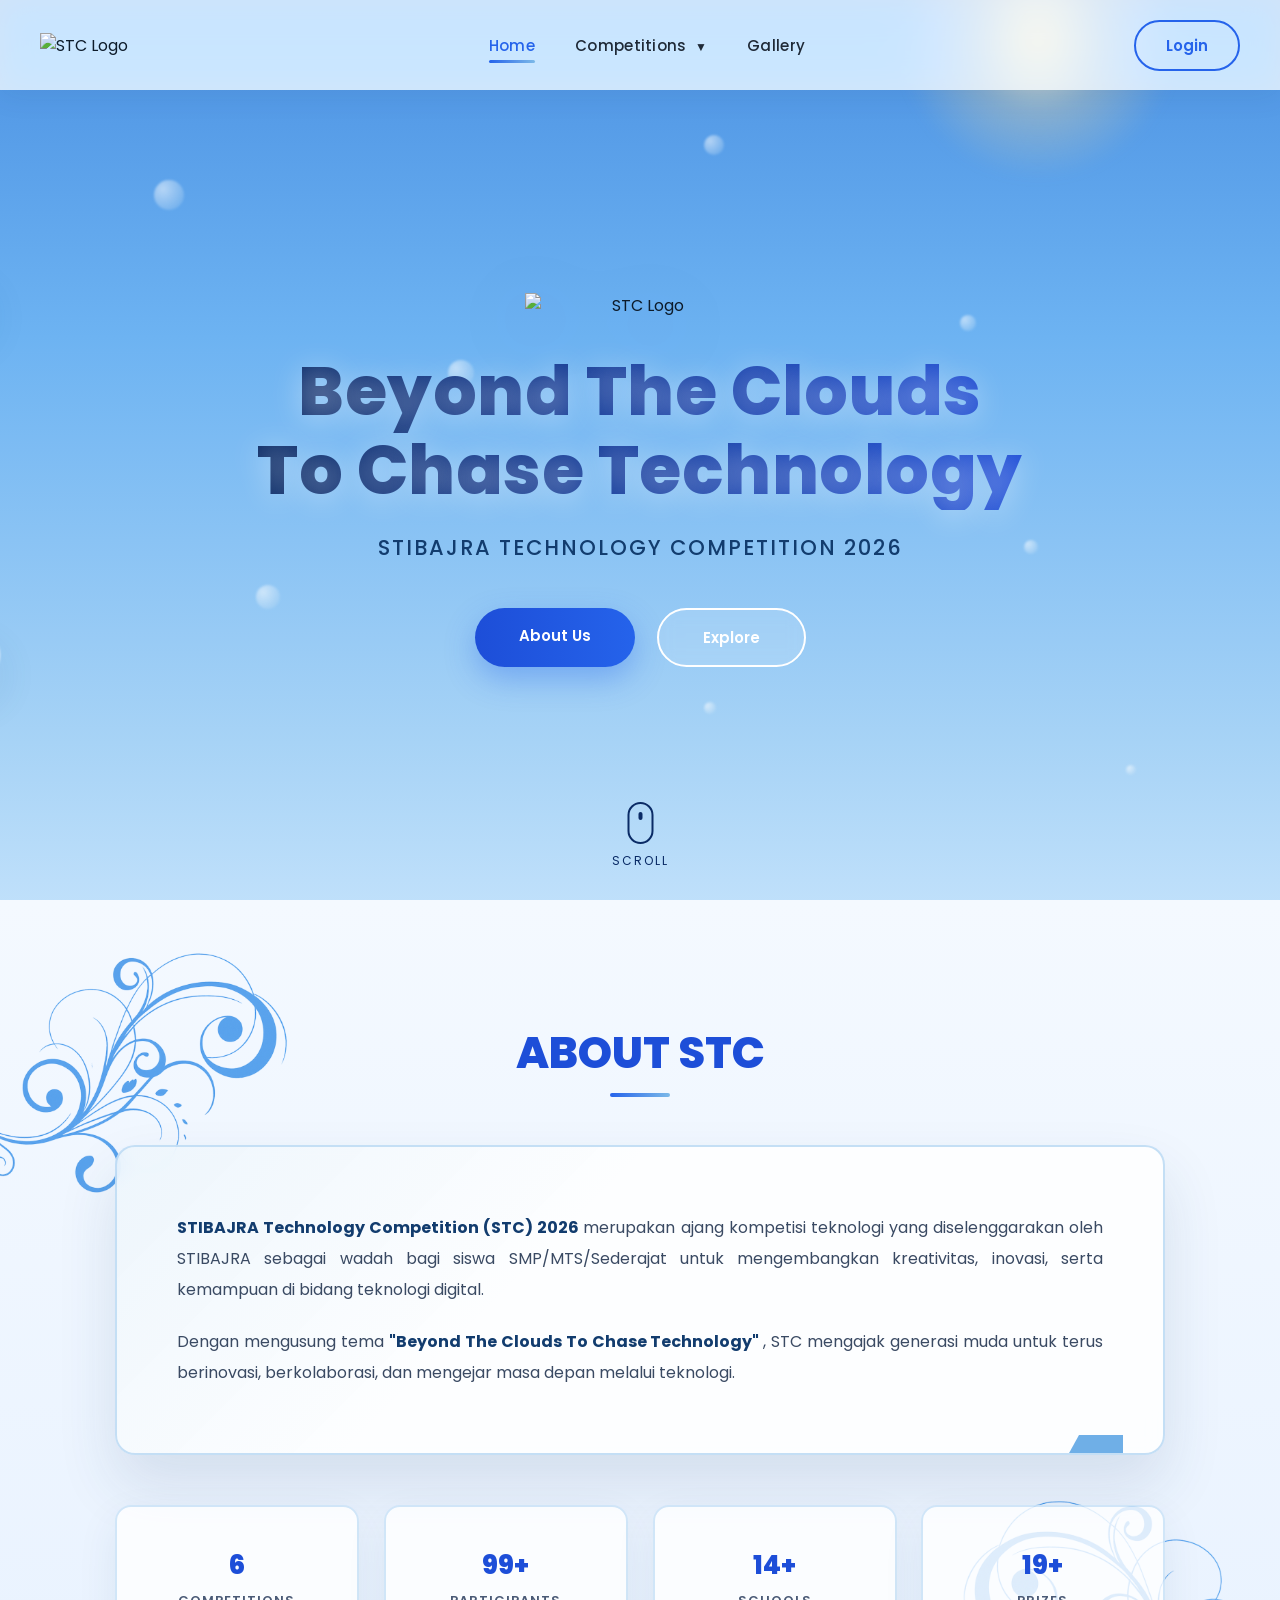
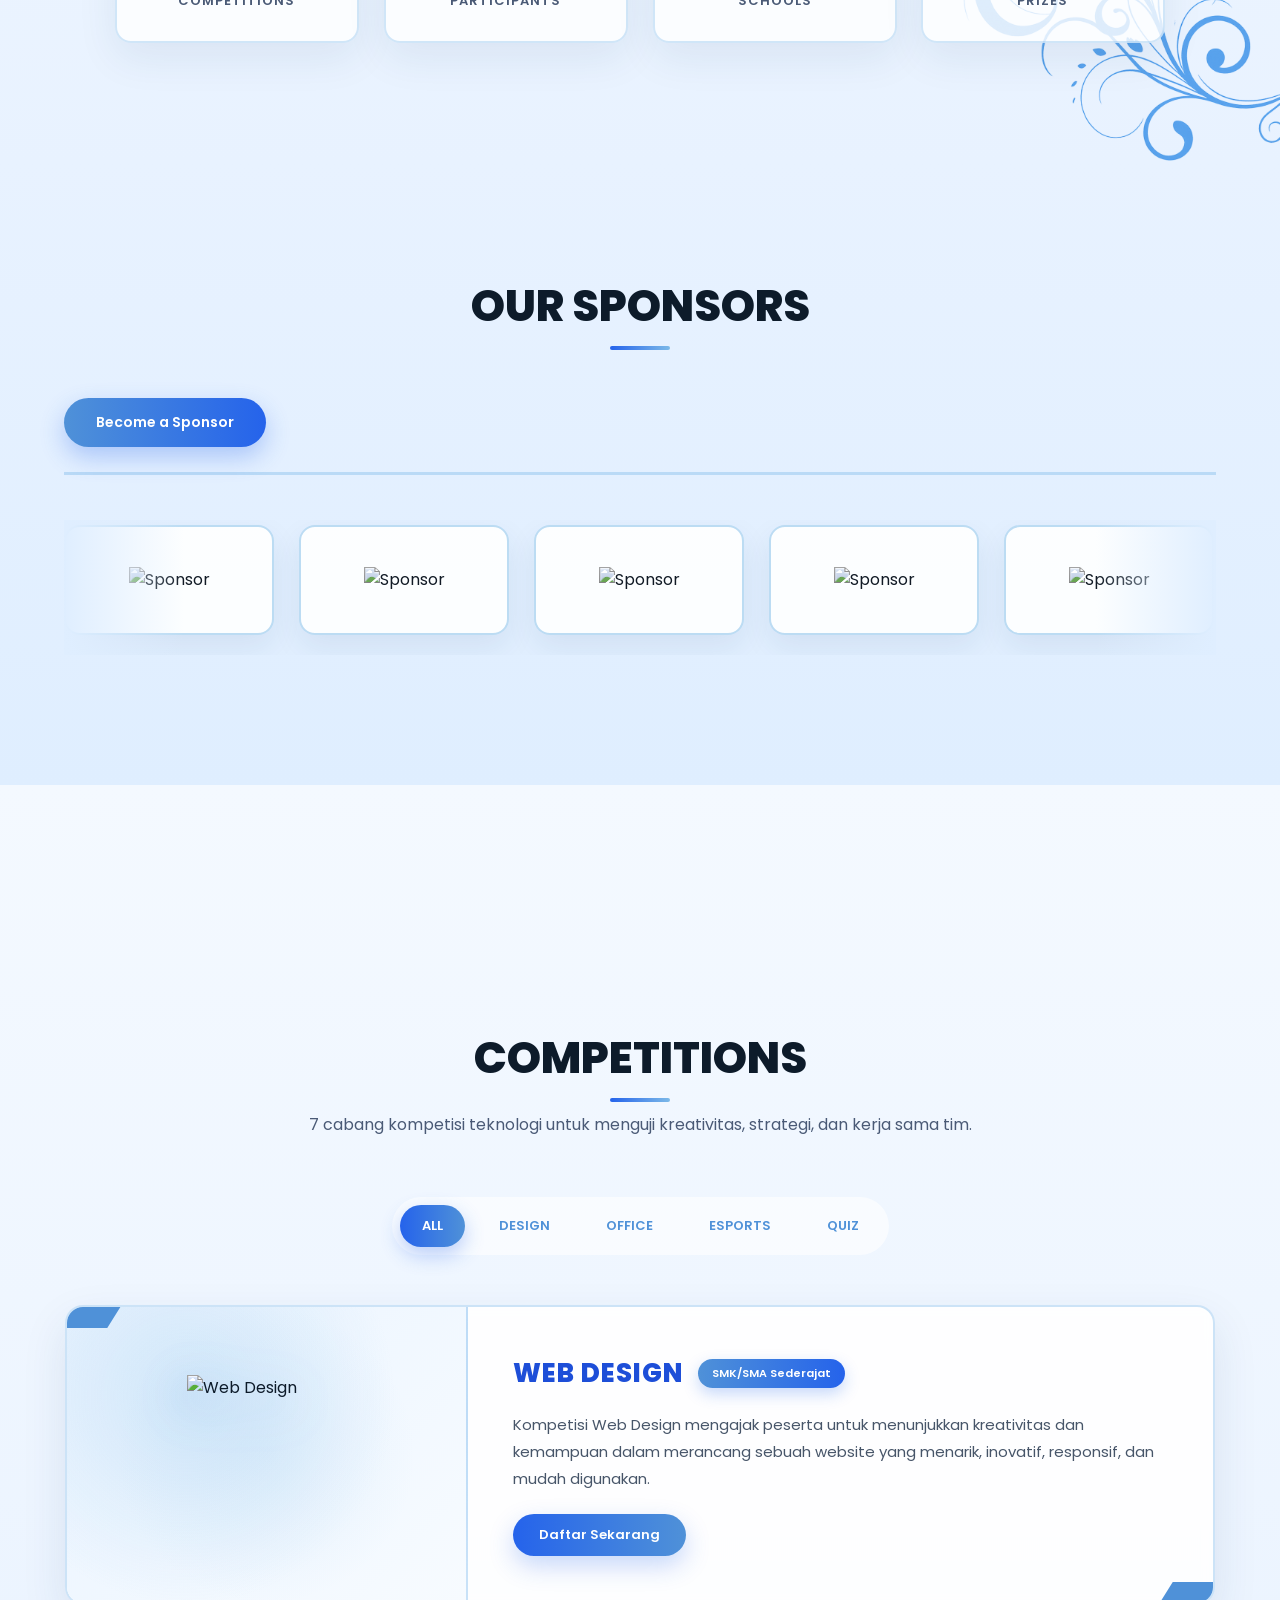
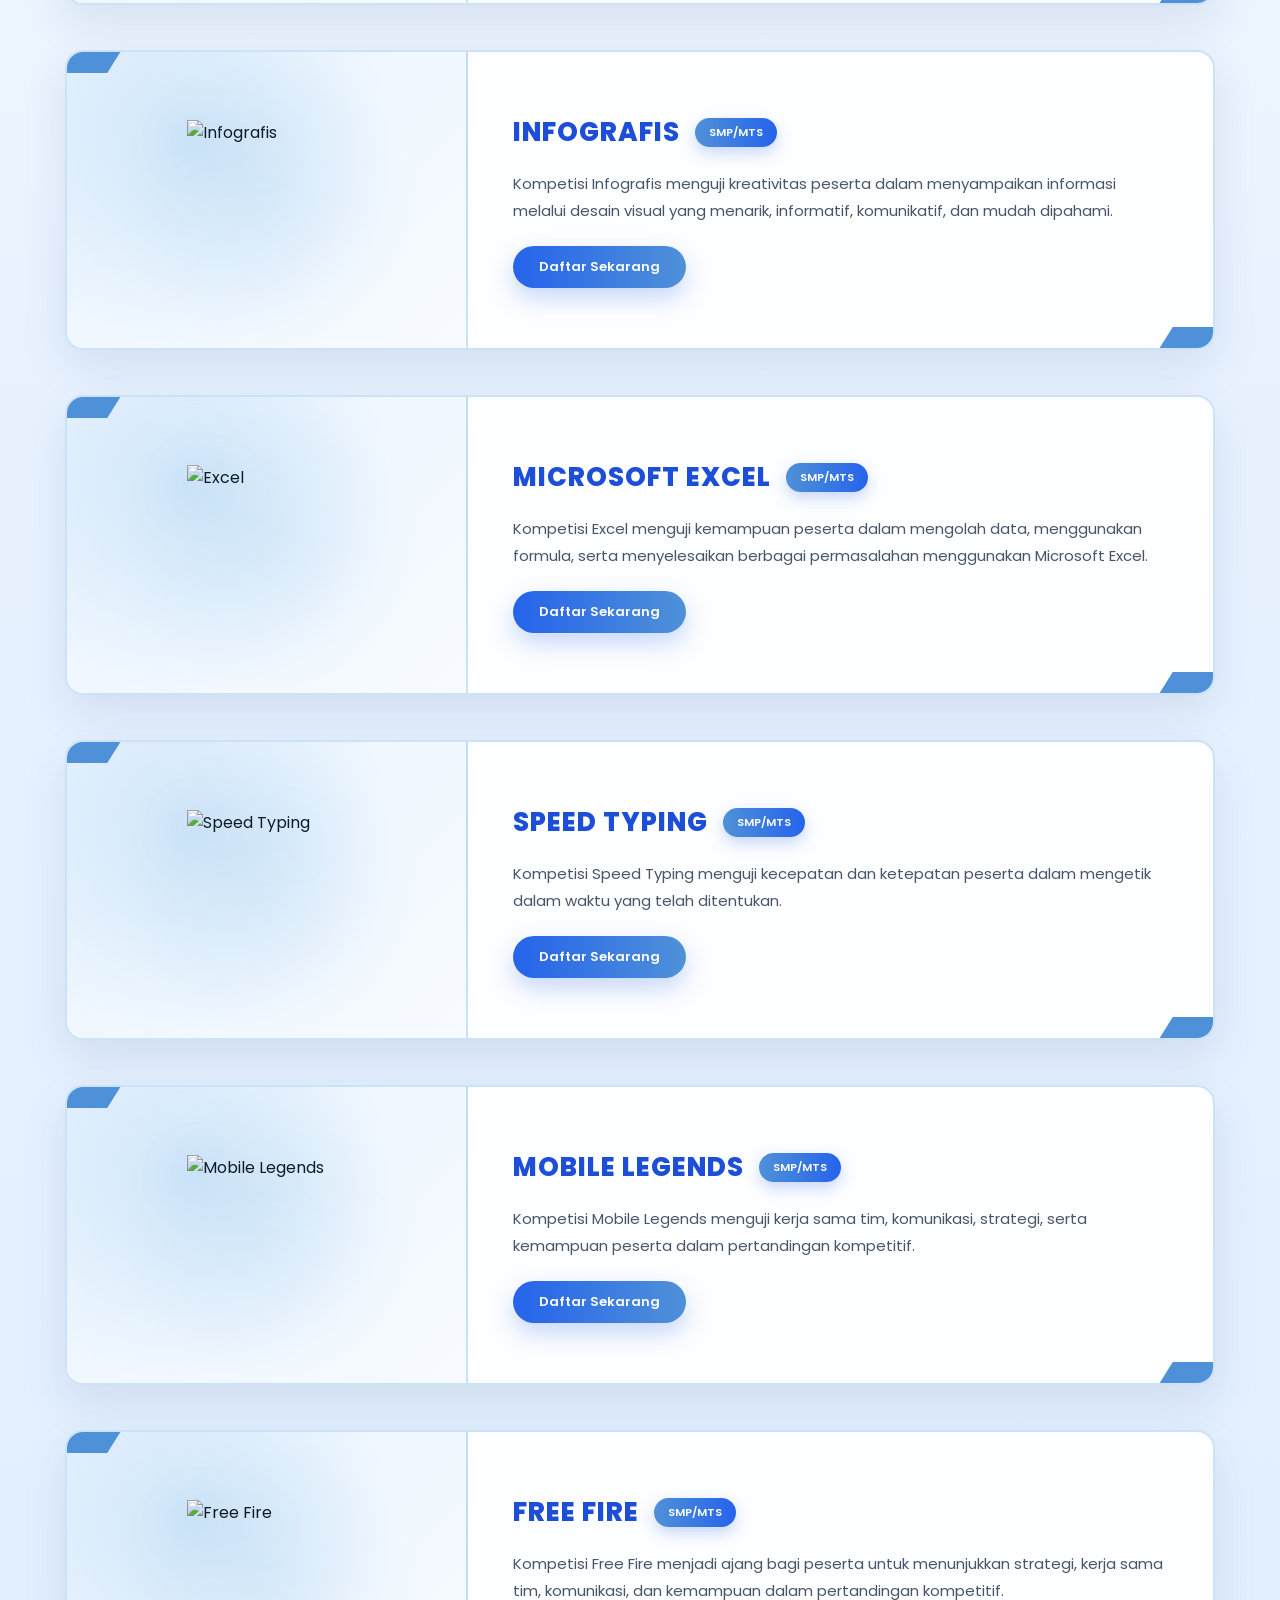
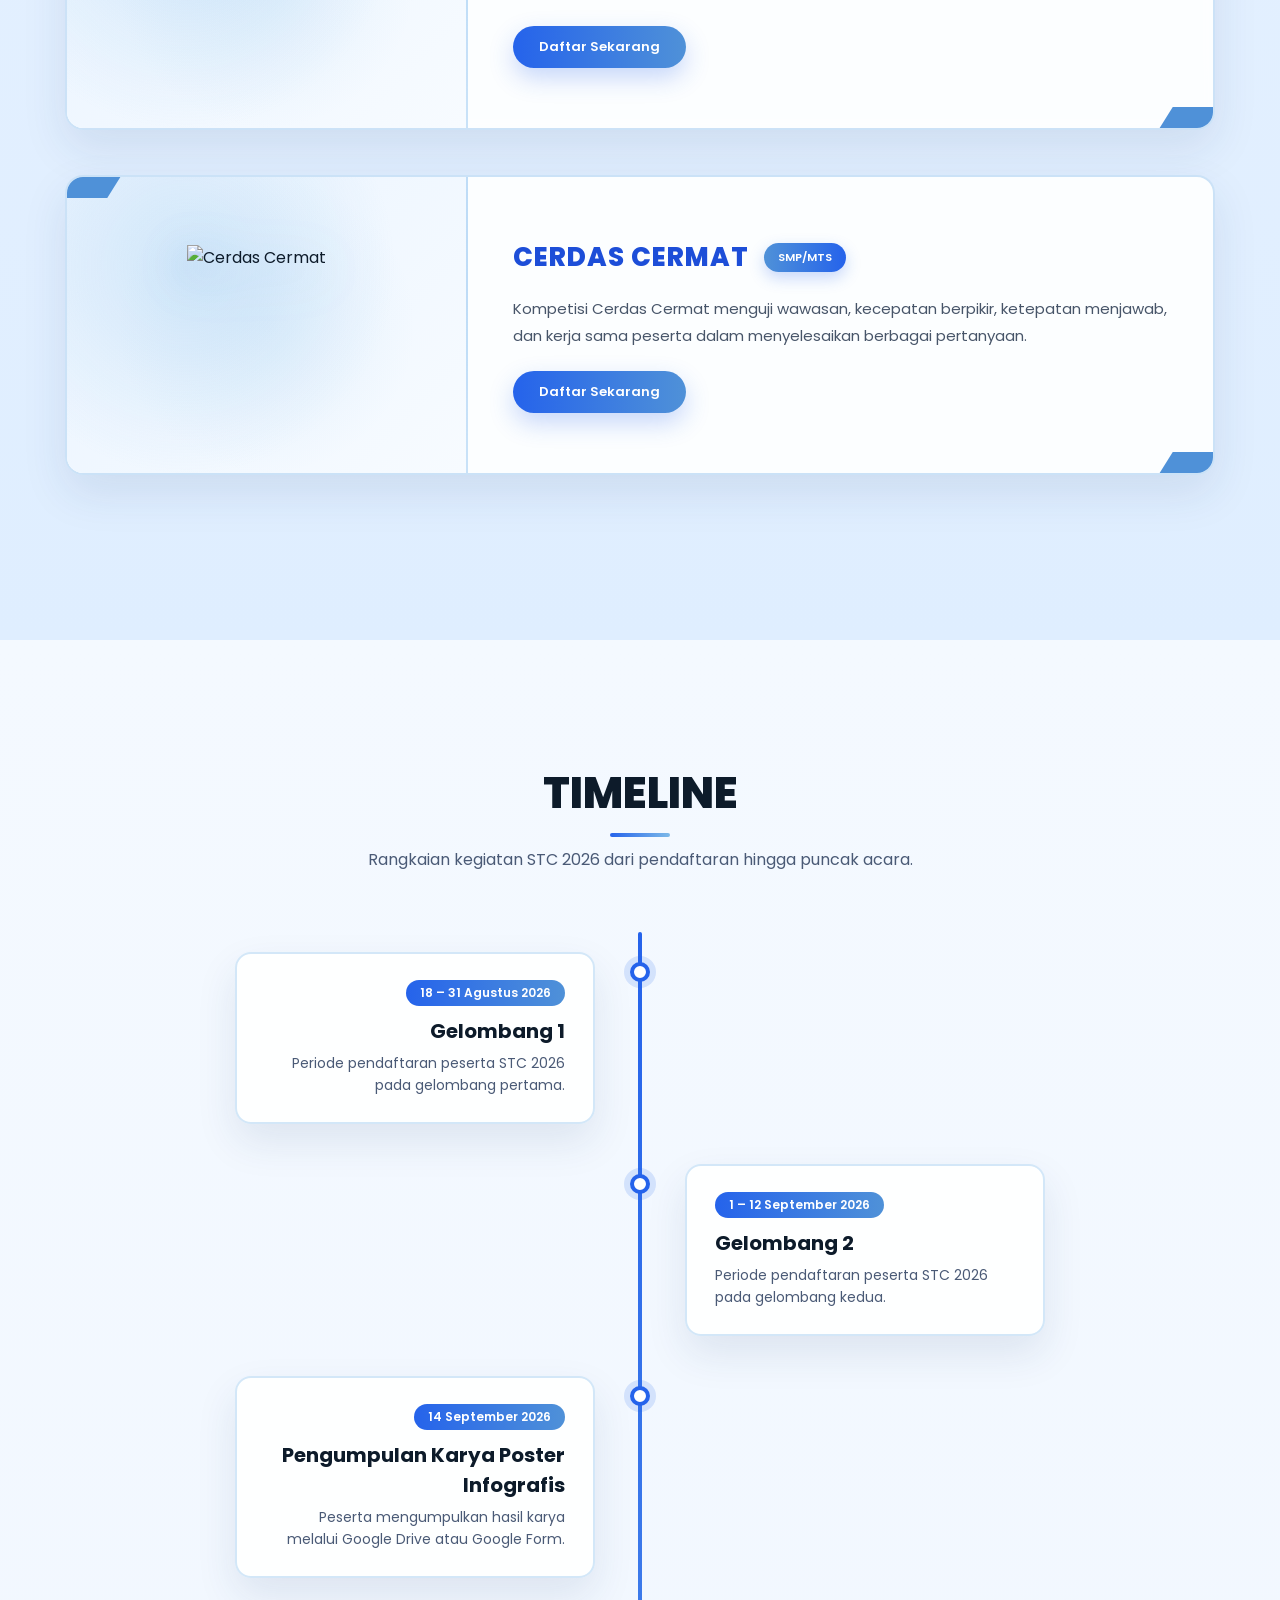
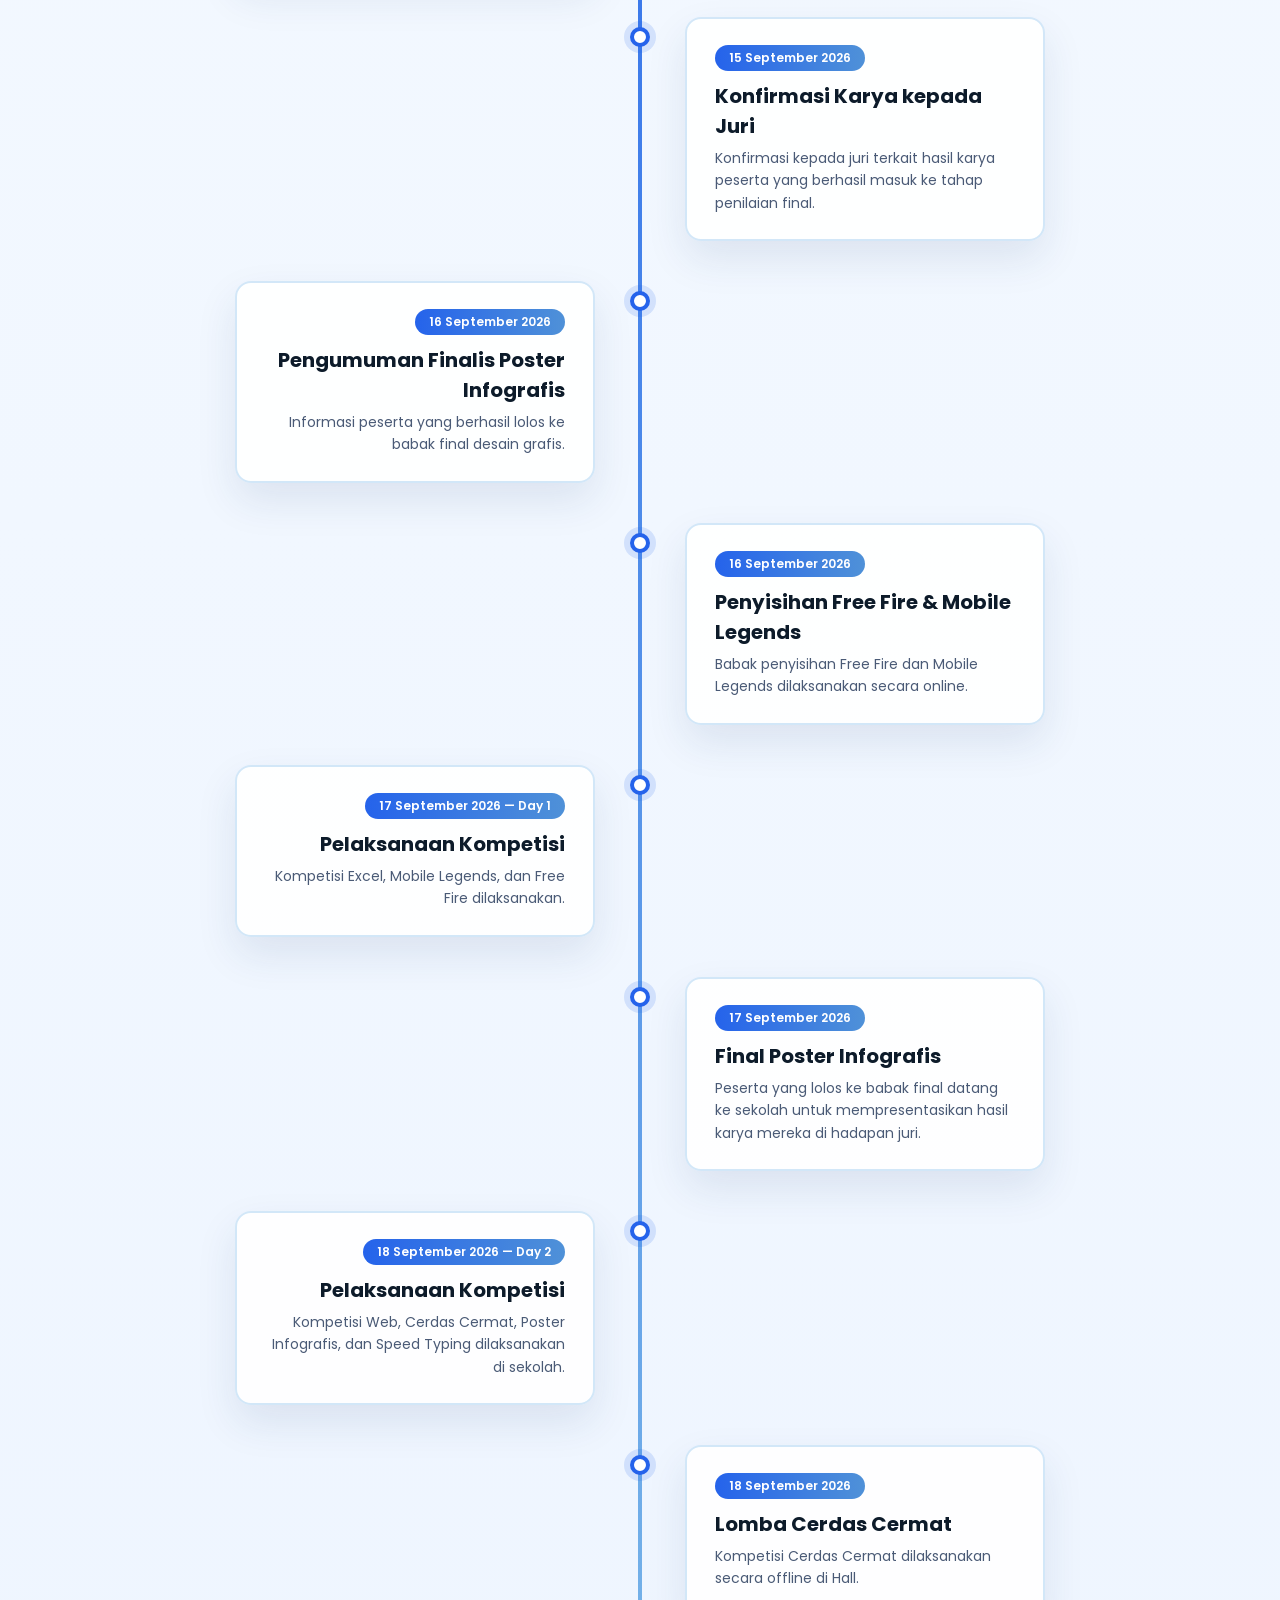
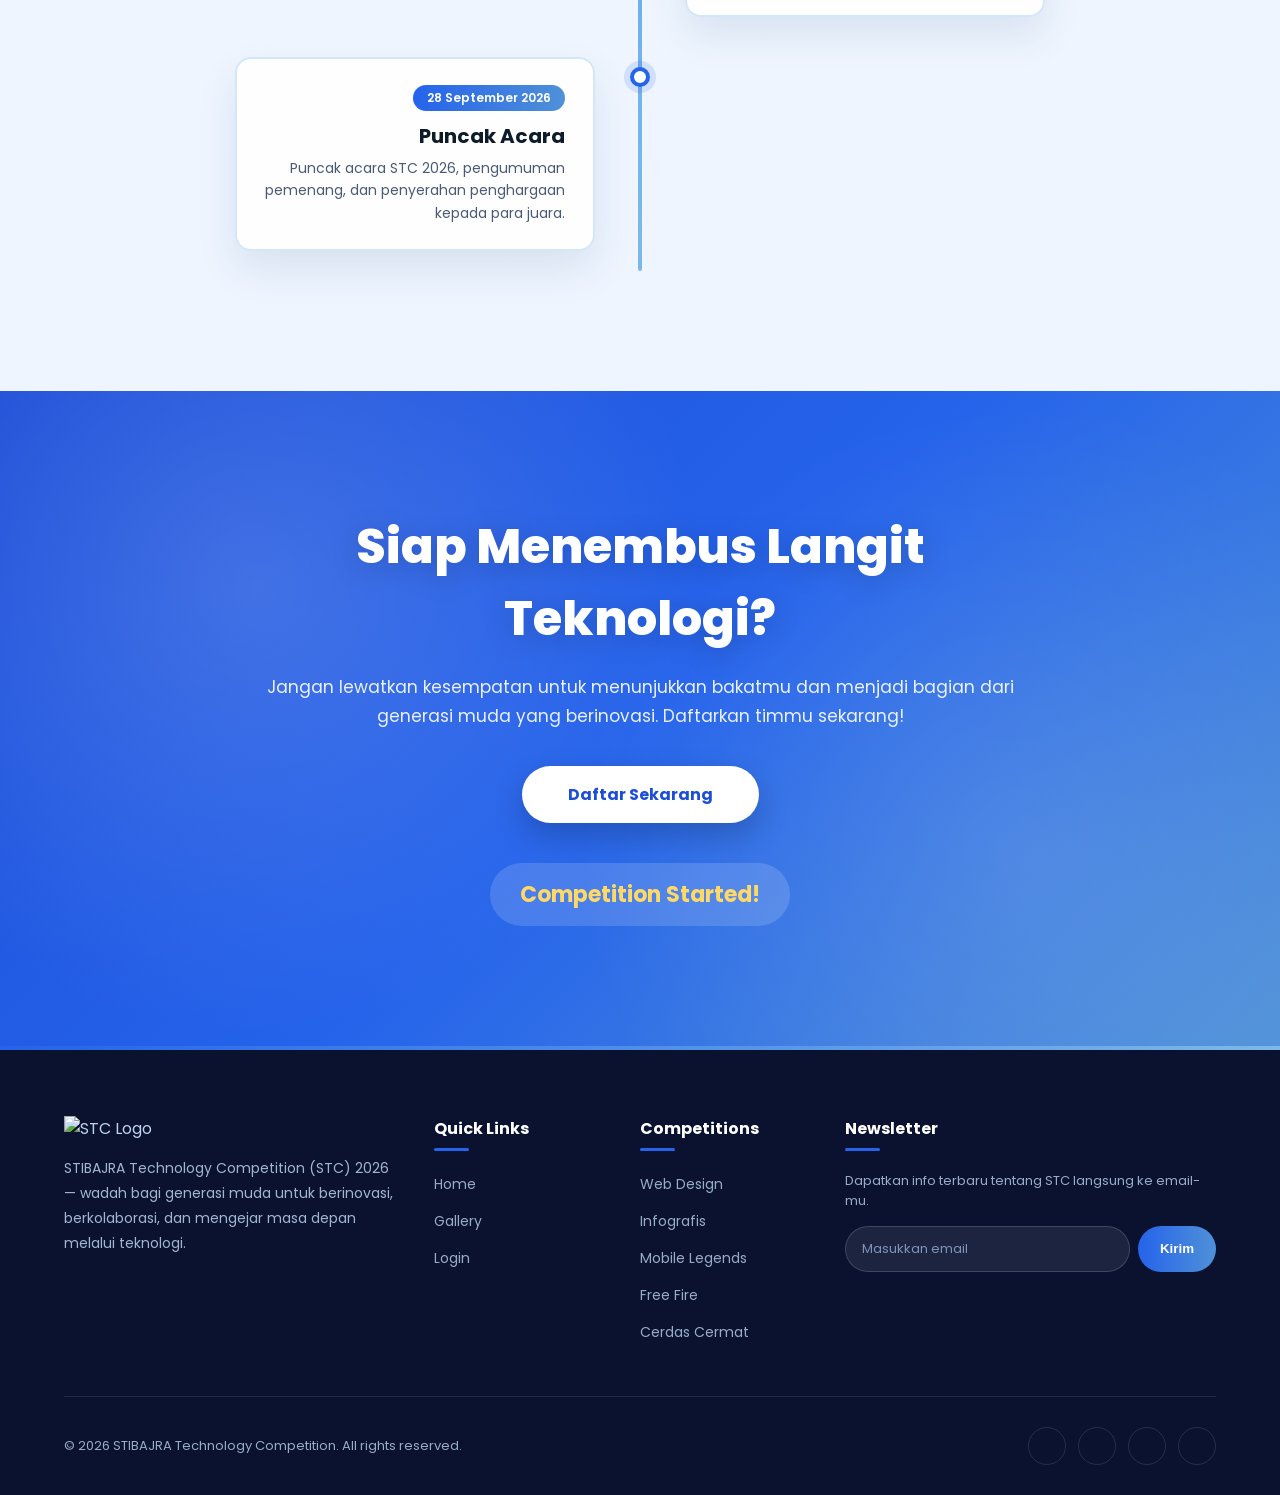
==== commit 66c12ea2: "Perbaiki footer dan tampilan hadiah halaman kompetisi" ====
--- a/index.html
+++ b/index.html
@@ -207,7 +207,6 @@
 
       <div class="about-container">
         <div class="section-head reveal">
-          <span class="kicker"> Who We Are </span>
 
           <h2>ABOUT STC</h2>
         </div>
@@ -242,7 +241,7 @@
 
           <div class="stat-box reveal">
             <div class="num">
-              <span class="counter" data-target="500" data-suffix="+"> 0 </span>
+              <span class="counter" data-target="100" data-suffix="+"> 0 </span>
             </div>
 
             <div class="label">Participants</div>
@@ -250,15 +249,15 @@
 
           <div class="stat-box reveal">
             <div class="num">
+              <span class="counter" data-target="15" data-suffix="+"> 0 </span>
+            </div>
+
+            <div class="label">Schools</div>
+          </div>
+
+        <div class="stat-box reveal">
+            <div class="num">
               <span class="counter" data-target="20" data-suffix="+"> 0 </span>
-            </div>
-
-            <div class="label">Schools</div>
-          </div>
-
-          <div class="stat-box reveal">
-            <div class="num">
-              <span class="counter" data-target="50"> 0 </span>
             </div>
 
             <div class="label">Prizes</div>
@@ -286,10 +285,8 @@
 
       <div class="sponsors-container">
         <div class="section-head reveal">
-          <span class="kicker"> Our Supporters </span>
 
           <h2>
-            <span>•</span>
             OUR SPONSORS
           </h2>
         </div>
@@ -571,9 +568,8 @@
 
     <section id="timeline">
       <div class="section-head reveal">
-        <span class="kicker"> Event Schedule </span>
-
-        <h2>📅 TIMELINE</h2>
+
+        <h2>TIMELINE</h2>
 
         <p style="margin-top: 22px; color: #4a5a76">
           Rangkaian kegiatan STC 2026 dari pendaftaran hingga puncak acara.
@@ -725,7 +721,7 @@
           <div class="inner">
             <span class="date"> 28 September 2026 </span>
 
-            <h3>🎉 Puncak Acara</h3>
+            <h3>Puncak Acara</h3>
 
             <p>
               Puncak acara STC 2026, pengumuman pemenang, dan penyerahan
@@ -742,7 +738,7 @@
 
     <section id="cta">
       <div class="cta-content reveal">
-        <h2>Siap Menembus Langit Teknologi? 🚀</h2>
+        <h2>Siap Menembus Langit Teknologi? </h2>
 
         <p>
           Jangan lewatkan kesempatan untuk menunjukkan bakatmu dan menjadi
@@ -845,17 +841,23 @@
         <span>
           © 2026 STIBAJRA Technology Competition. All rights reserved.
         </span>
-
-        <div class="social-links">
-          <a href="#" title="Instagram"> 📷 </a>
-
-          <a href="#" title="YouTube"> ▶ </a>
-
-          <a href="#" title="WhatsApp"> 💬 </a>
-
-          <a href="#" title="Email"> ✉ </a>
-        </div>
-      </div>
+          <div class="social-links">
+            <a href="#" title="Instagram">
+              <i class="bx bxl-instagram"></i>
+            </a>
+
+            <a href="#" title="YouTube">
+              <i class="bx bxl-youtube"></i>
+            </a>
+
+            <a href="#" title="WhatsApp">
+              <i class="bx bxl-whatsapp"></i>
+            </a>
+
+            <a href="#" title="Email">
+              <i class="bx bx-envelope"></i>
+            </a>
+          </div>
     </footer>
 
     <!-- =====================================================
--- a/desain/responsive.css
+++ b/desain/responsive.css
@@ -0,0 +1,220 @@
+/* =========================================
+   RESPONSIVE CSS - STC 2026
+   ========================================= */
+
+/* =========================
+   TABLET
+   ========================= */
+@media (max-width: 992px) {
+
+    .container {
+        width: 90%;
+        max-width: 100%;
+    }
+
+    /* NAVBAR */
+    .navbar {
+        padding: 15px 25px;
+    }
+
+    .nav-menu {
+        gap: 20px;
+    }
+
+    /* HERO */
+    .hero-content {
+        padding: 0 40px;
+        text-align: center;
+    }
+
+    .hero-title {
+        font-size: 52px;
+        line-height: 1.1;
+    }
+
+    .hero-subtitle {
+        font-size: 16px;
+    }
+
+    /* ABOUT */
+    .about-container {
+        grid-template-columns: 1fr;
+        gap: 40px;
+    }
+
+    .about-image {
+        text-align: center;
+    }
+
+    /* STATISTICS */
+    .stats-container {
+        grid-template-columns: repeat(2, 1fr);
+        gap: 25px;
+    }
+
+    /* SPONSOR */
+    .sponsor-grid {
+        grid-template-columns: repeat(3, 1fr);
+    }
+
+    /* FOOTER */
+    .footer-container {
+        grid-template-columns: repeat(2, 1fr);
+        gap: 35px;
+    }
+}
+
+
+/* =========================
+   MOBILE
+   ========================= */
+@media (max-width: 768px) {
+
+    /* GLOBAL */
+    body {
+        overflow-x: hidden;
+    }
+
+    .container {
+        width: 92%;
+    }
+
+    /* NAVBAR */
+    .navbar {
+        padding: 12px 18px;
+    }
+
+    .nav-menu {
+        display: none;
+        position: absolute;
+        top: 100%;
+        left: 0;
+        width: 100%;
+        flex-direction: column;
+        padding: 20px;
+        gap: 15px;
+        background: #ffffff;
+    }
+
+    .nav-menu.active {
+        display: flex;
+    }
+
+    .hamburger {
+        display: flex;
+        flex-direction: column;
+        gap: 5px;
+        cursor: pointer;
+    }
+
+    .hamburger span {
+        width: 25px;
+        height: 3px;
+        border-radius: 5px;
+        background: currentColor;
+    }
+
+    /* HERO */
+    .hero {
+        min-height: 100vh;
+    }
+
+    .hero-content {
+        padding: 30px 20px;
+    }
+
+    .hero-title {
+        font-size: 38px;
+        line-height: 1.15;
+    }
+
+    .hero-subtitle {
+        font-size: 14px;
+        letter-spacing: 2px;
+    }
+
+    .hero-buttons {
+        flex-direction: column;
+        align-items: center;
+        gap: 15px;
+    }
+
+    .hero-buttons a {
+        width: 180px;
+        text-align: center;
+    }
+
+    /* ABOUT */
+    .about-container {
+        grid-template-columns: 1fr;
+    }
+
+    .about-title {
+        font-size: 32px;
+    }
+
+    /* STATISTICS */
+    .stats-container {
+        grid-template-columns: 1fr 1fr;
+        gap: 15px;
+    }
+
+    /* COMPETITION */
+    .competition-grid {
+        grid-template-columns: 1fr;
+    }
+
+    /* SPONSOR */
+    .sponsor-grid {
+        grid-template-columns: repeat(2, 1fr);
+        gap: 20px;
+    }
+
+    /* CTA */
+    .cta-content {
+        padding: 30px 20px;
+        text-align: center;
+    }
+
+    /* FOOTER */
+    .footer-container {
+        grid-template-columns: 1fr;
+        text-align: center;
+    }
+}
+
+
+/* =========================
+   SMALL MOBILE
+   ========================= */
+@media (max-width: 480px) {
+
+    .hero-title {
+        font-size: 30px;
+    }
+
+    .hero-subtitle {
+        font-size: 12px;
+        letter-spacing: 1.5px;
+    }
+
+    .stats-container {
+        grid-template-columns: 1fr;
+    }
+
+    .sponsor-grid {
+        grid-template-columns: 1fr 1fr;
+    }
+
+    .about-title {
+        font-size: 28px;
+    }
+
+    .section-title {
+        font-size: 28px;
+    }
+
+    .hero-buttons a {
+        width: 160px;
+    }
+}
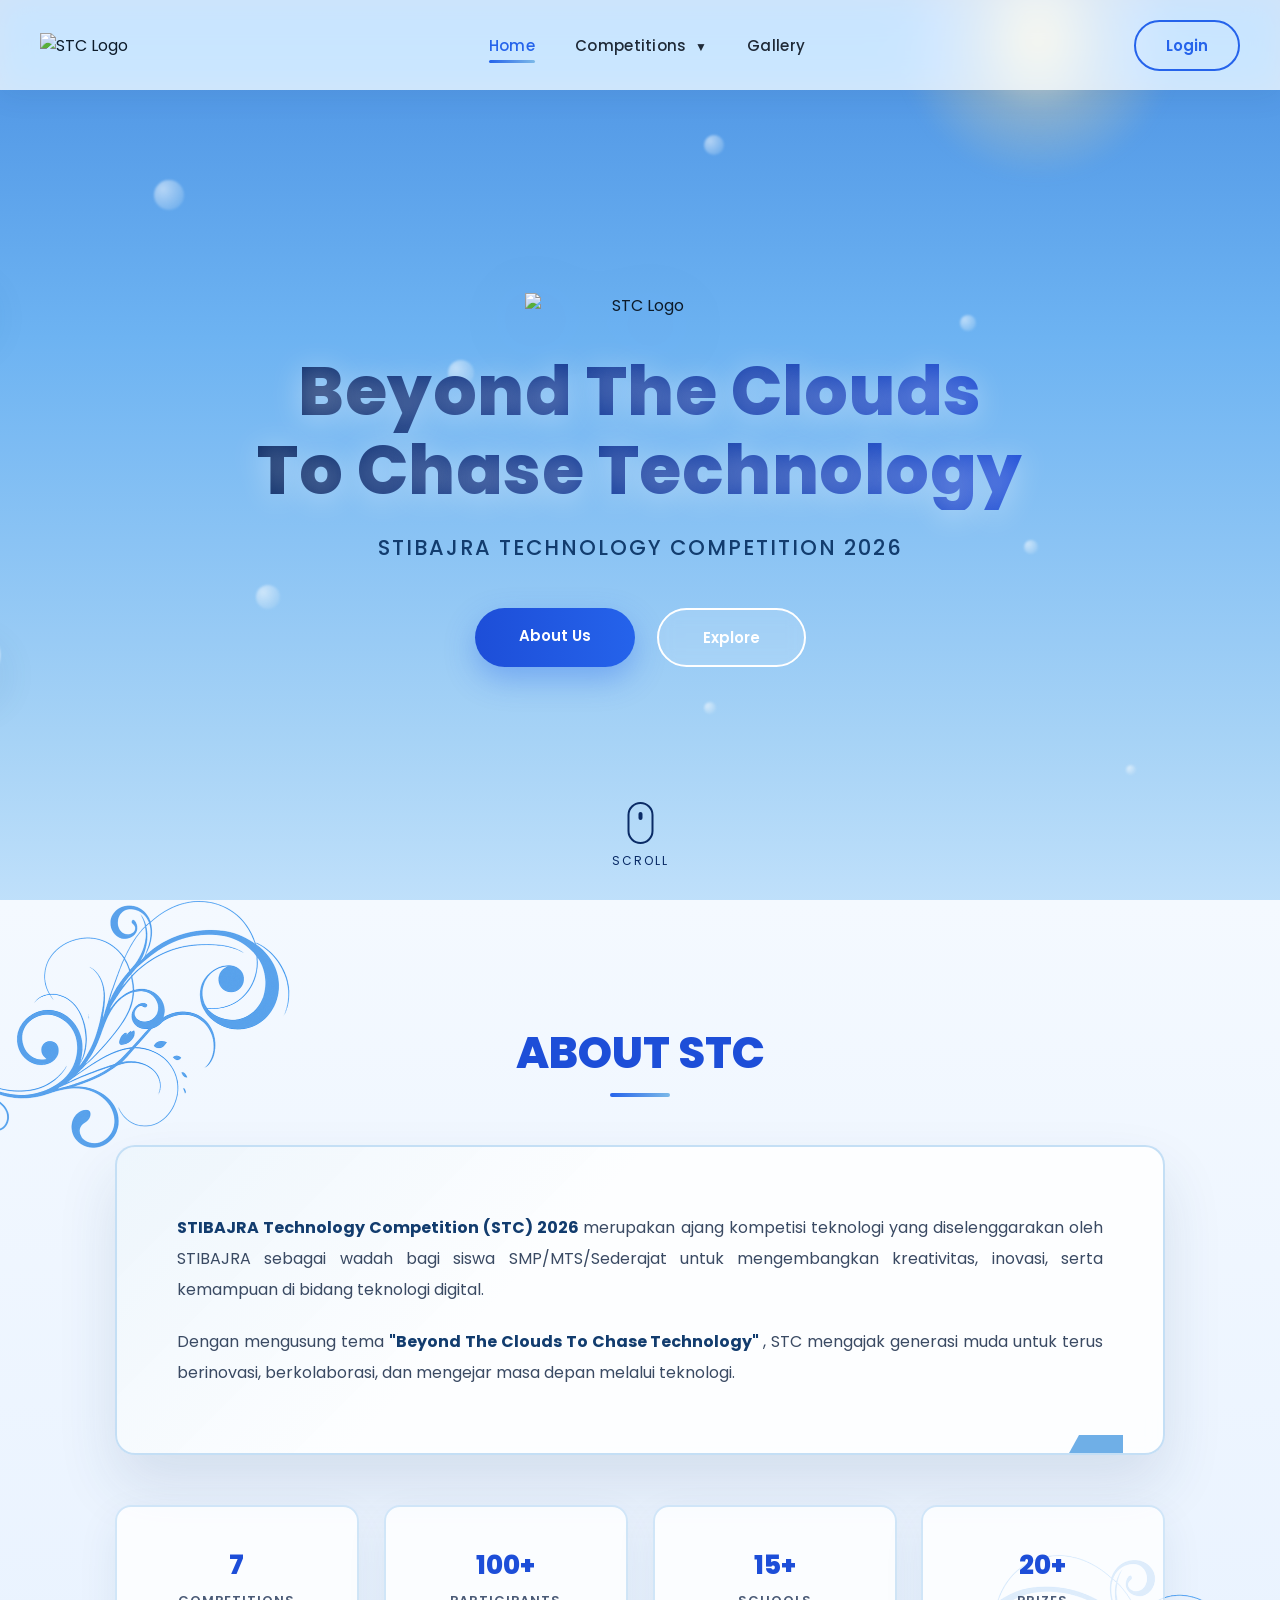
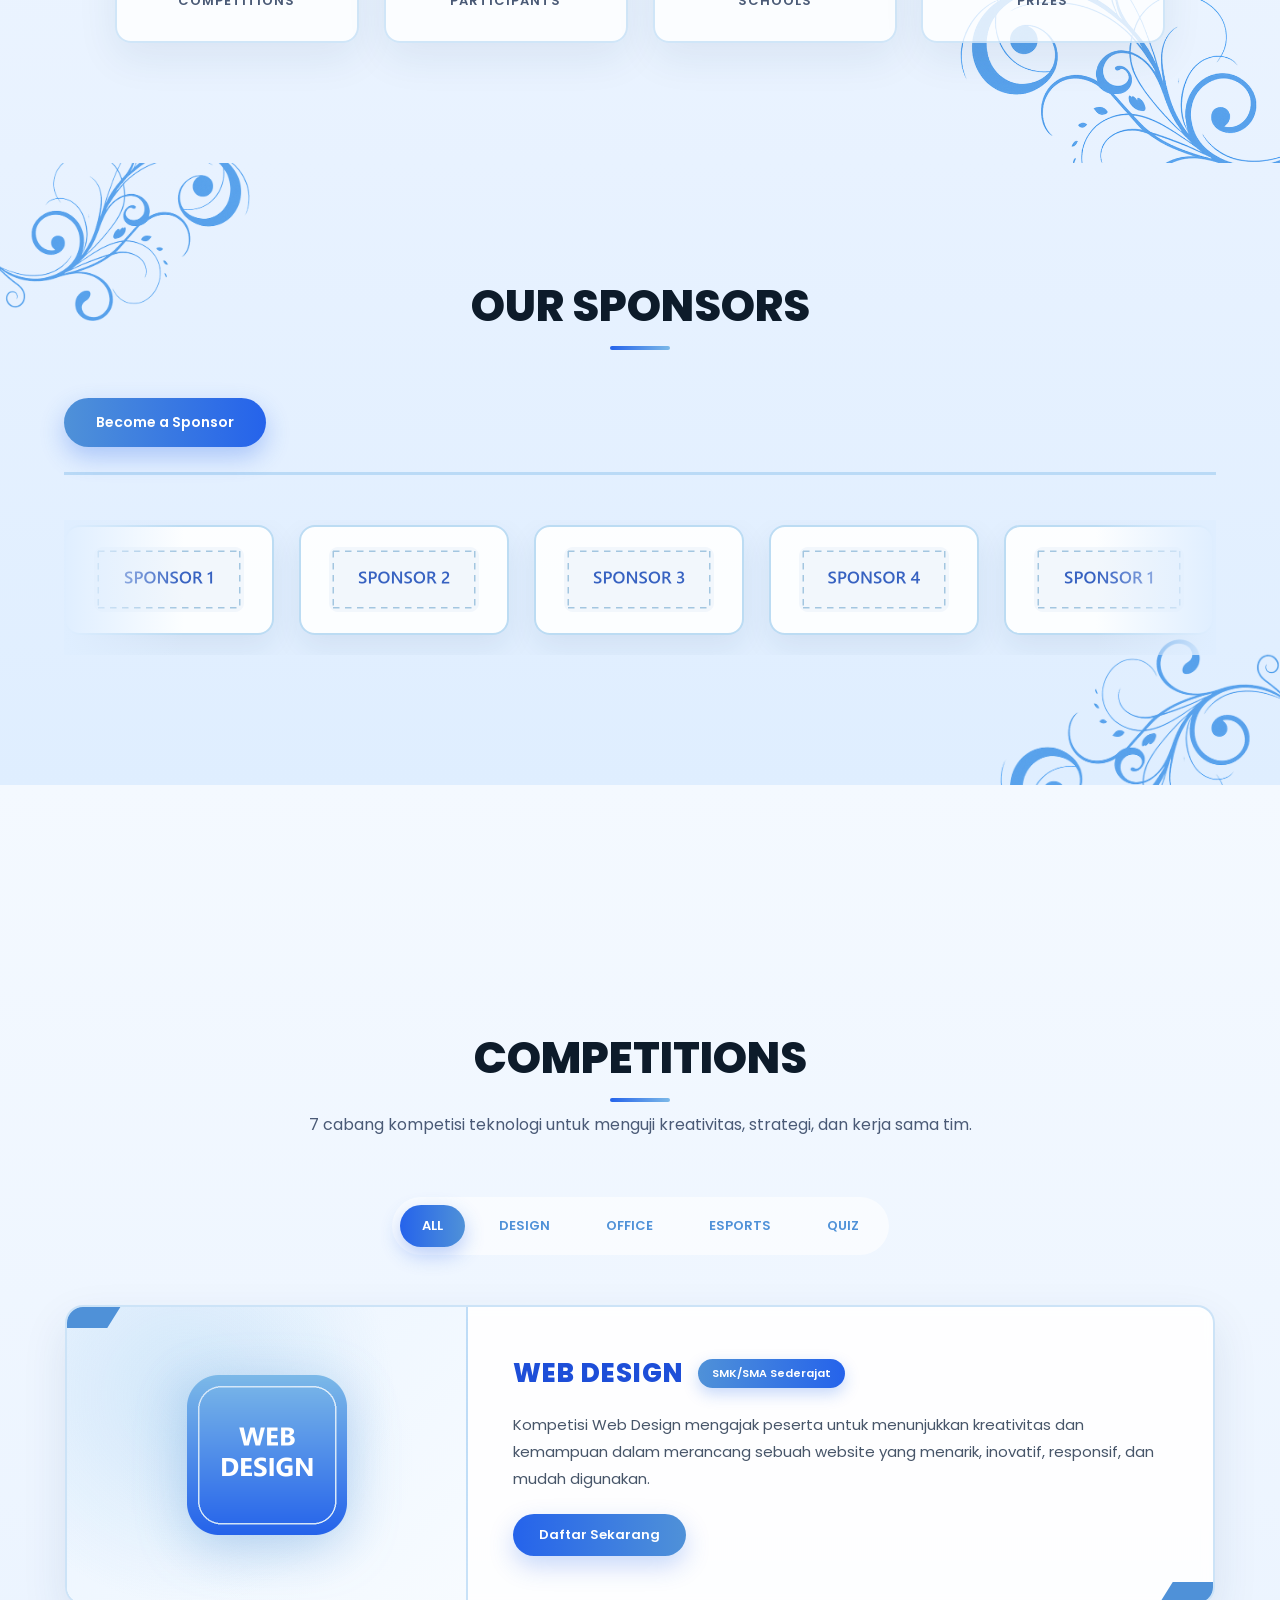
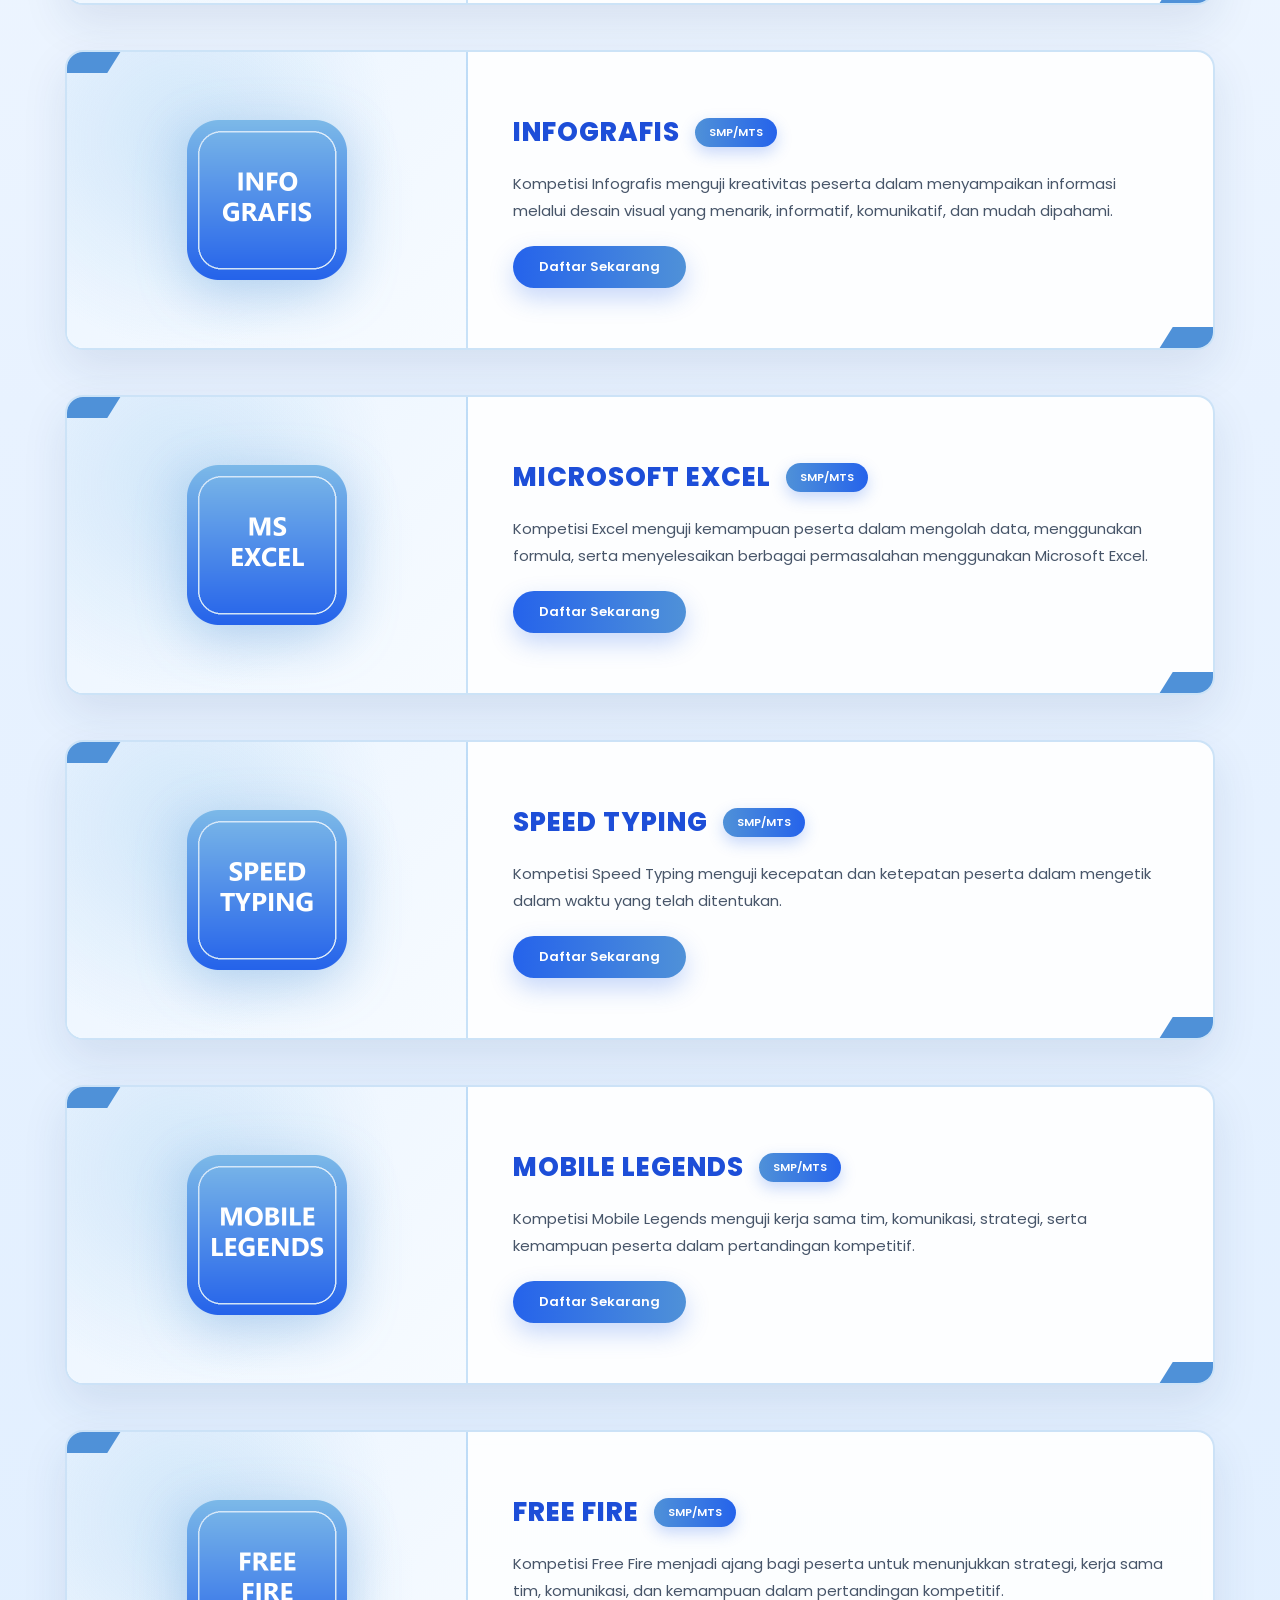
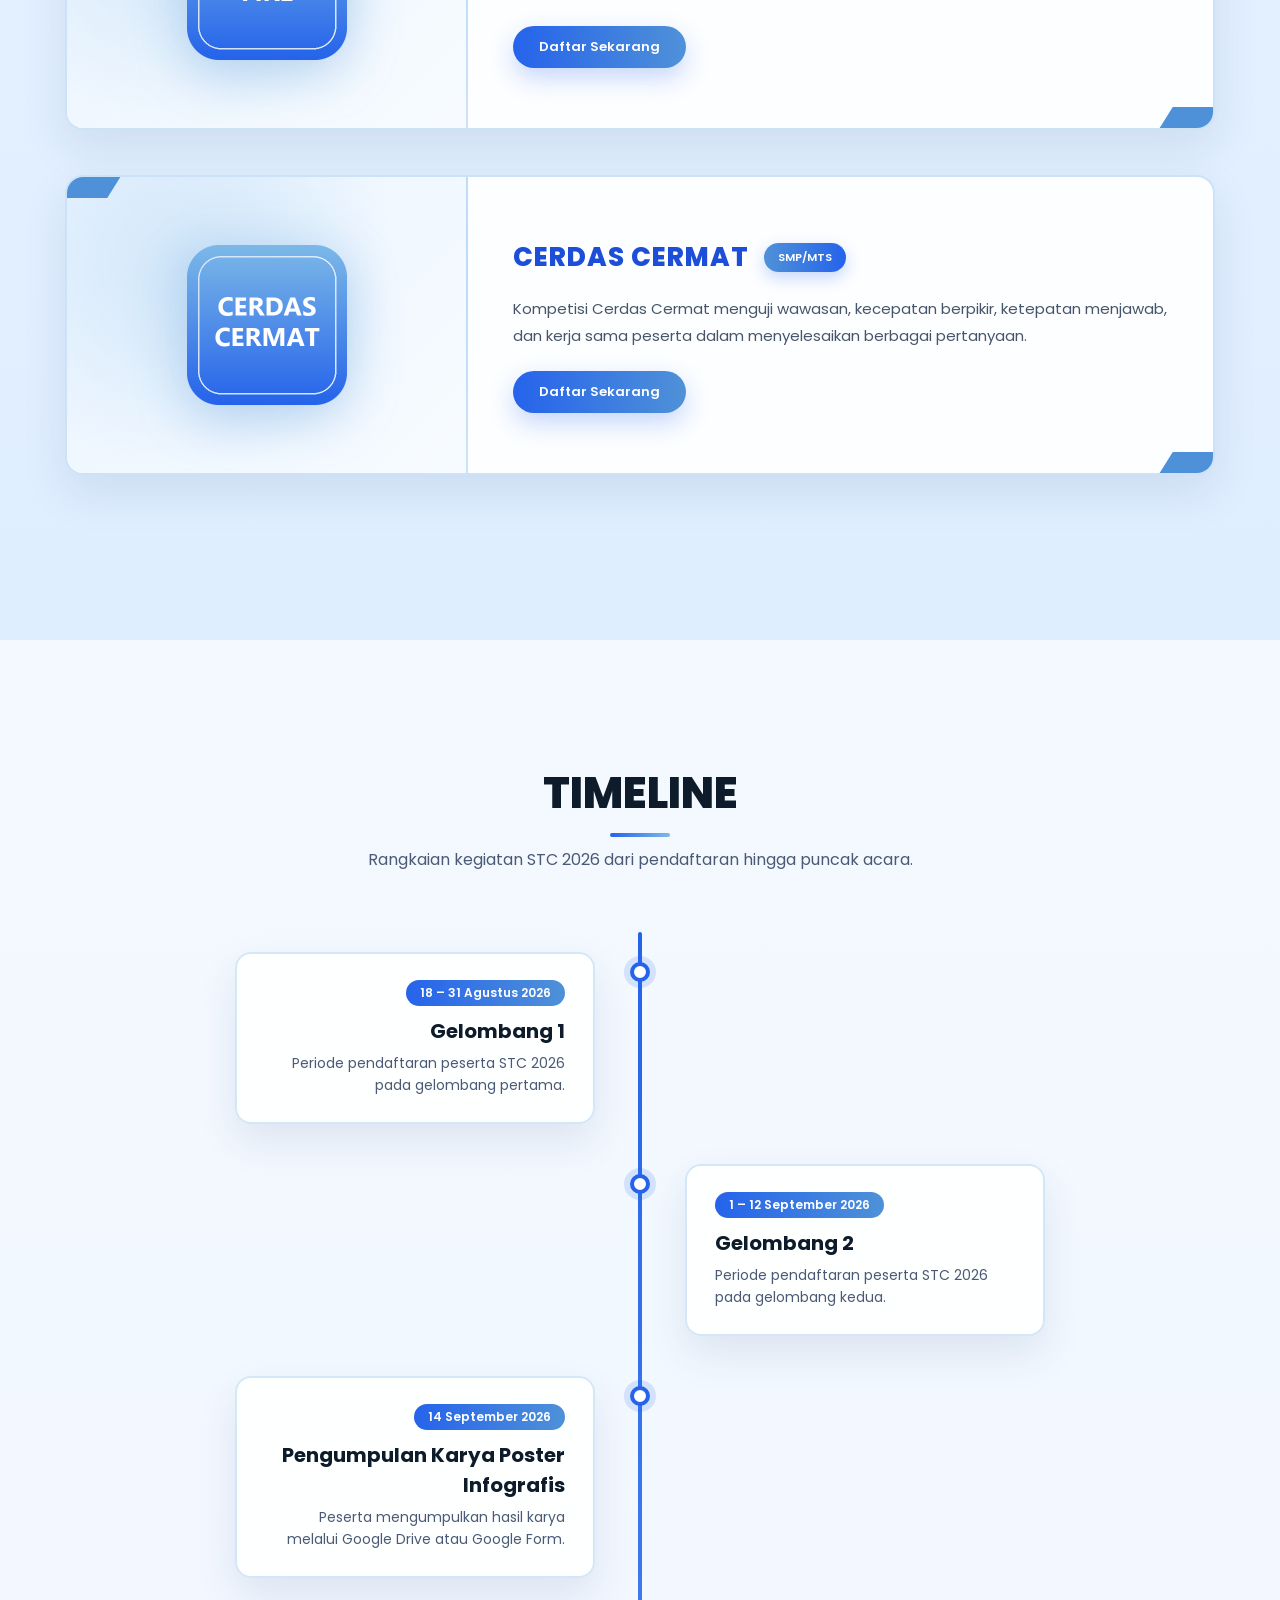
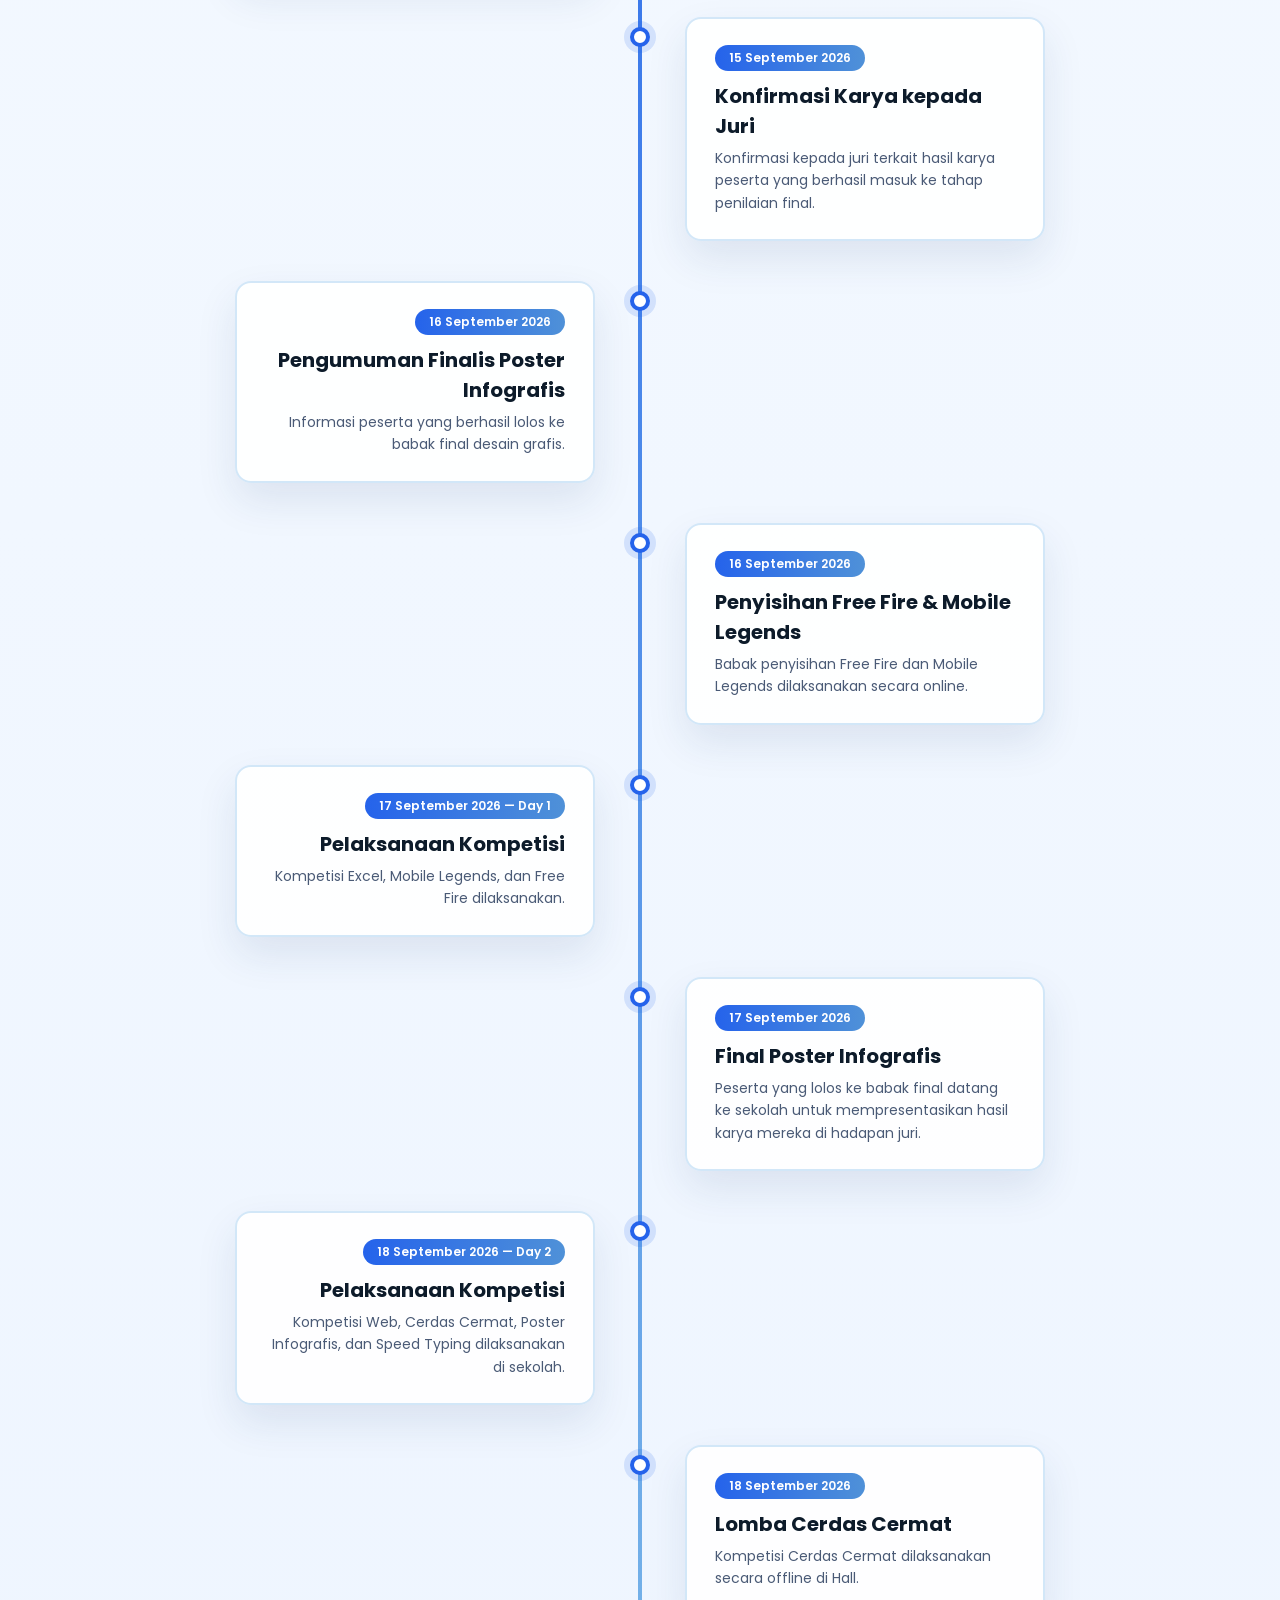
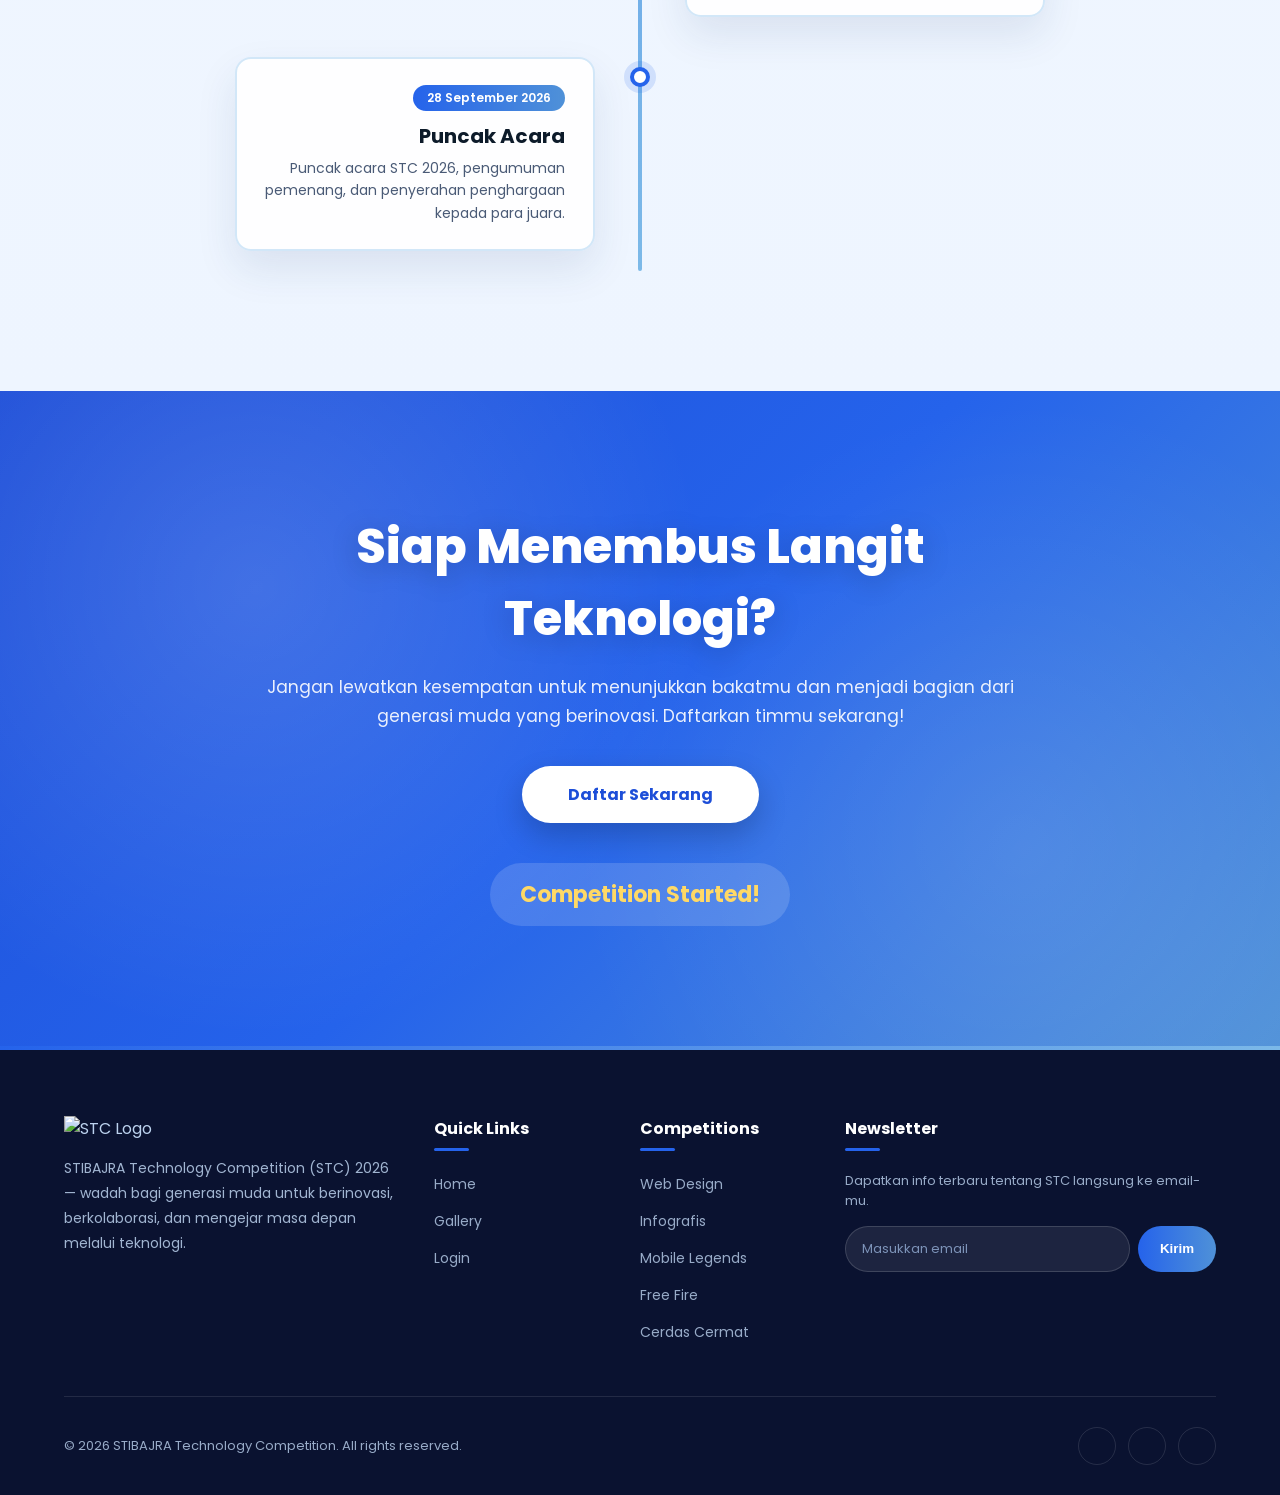
==== commit 02f08bb9: "debug semua" ====
--- a/index.html
+++ b/index.html
@@ -35,7 +35,7 @@
     <link rel="stylesheet" href="./desain/responsive.css" />
 
     <!-- ==================== FAVICON ==================== -->
-    <link rel="icon" href="/foto/LOGOSTC.png" type="image/png" />
+    <link rel="icon" href="./foto/LOGOSTC.png" type="image/png" />
   </head>
 
   <body>
@@ -44,7 +44,7 @@
     ====================================================== -->
 
     <div id="preloader">
-      <img src="./foto/LOGOSTC.png" class="loader-logo" alt="STC 2026" />
+      <img src="./foto/LOGOSTC.png" class="loader-logo" alt="STC 2026" decoding="async">
 
       <div class="loader-ring"></div>
 
@@ -58,15 +58,15 @@
     <header class="header">
       <nav class="navbar">
         <!-- LOGO -->
-        <a href="Index.html" class="logo">
-          <img src="./foto/LOGOSTC.png" alt="STC Logo" class="nav-logo" />
+        <a href="index.html" class="logo">
+          <img src="./foto/LOGOSTC.png" alt="STC Logo" class="nav-logo" decoding="async">
         </a>
 
         <!-- NAVIGATION -->
         <ul class="nav-menu">
           <!-- HOME -->
           <li>
-            <a href="Index.html" class="nav-link active"> Home </a>
+            <a href="index.html" class="nav-link active"> Home </a>
           </li>
 
           <!-- COMPETITIONS -->
@@ -78,49 +78,54 @@
 
             <ul class="dropdown-menu">
               <li>
-                <a href="../page_Competition/web Design.html"> Web Design </a>
+                <a href="page_Competition/web Design.html"> Web Design </a>
               </li>
 
               <li>
-                <a href="../page_Competition/Infografis.html"> Infografis </a>
+                <a href="page_Competition/Infografis.html"> Infografis </a>
               </li>
 
               <li>
-                <a href="../page_Competition/Cerdas cermat.html">
+                <a href="page_Competition/Cerdas cermat.html">
                   Cerdas Cermat
                 </a>
               </li>
 
               <li>
-                <a href="../page_Competition/excel.html"> Microsoft Excel </a>
+                <a href="page_Competition/excel.html"> Microsoft Excel </a>
               </li>
 
               <li>
-                <a href="../page_Competition/speed typing.html">
+                <a href="page_Competition/speed typing.html">
                   Speed Typing
                 </a>
               </li>
 
               <li>
-                <a href="../page_Competition/mobile legend.html">
+                <a href="page_Competition/mobile legend.html">
                   Mobile Legends
                 </a>
               </li>
 
               <li>
-                <a href="../page_Competition/free fire.html"> Free Fire </a>
+                <a href="page_Competition/free fire.html"> Free Fire </a>
               </li>
             </ul>
           </li>
 
           <!-- GALLERY -->
           <li>
-            <a href="../multi_page/gallery.html" class="nav-link"> Gallery </a>
+            <a href="multi_page/gallery.html" class="nav-link"> Gallery </a>
+          </li>
+
+          <!-- LOGIN (tampil di dalam hamburger saat layar kecil) -->
+          <li class="nav-login-item">
+            <a href="multi_page/Login.html" class="login-btn"> Login </a>
           </li>
         </ul>
 
         <!-- LOGIN -->
-        <a href="../multi_page/Login.html" class="login-btn"> Login </a>
+        <a href="multi_page/Login.html" class="login-btn"> Login </a>
 
         <!-- HAMBURGER -->
         <button
@@ -163,7 +168,7 @@
 
       <!-- HERO CONTENT -->
       <div class="hero-content">
-        <img src="./foto/LOGOSTC.png" alt="STC Logo" class="hero-logo" />
+        <img src="./foto/LOGOSTC.png" alt="STC Logo" class="hero-logo" decoding="async">
 
         <h1>
           Beyond The Clouds
@@ -196,14 +201,12 @@
       <img
         src="./foto/hiasan web.png"
         class="about-decoration about-decoration-top"
-        alt=""
-      />
+        alt="" loading="lazy" decoding="async">
 
       <img
         src="./foto/hiasan web.png"
         class="about-decoration about-decoration-bottom"
-        alt=""
-      />
+        alt="" loading="lazy" decoding="async">
 
       <div class="about-container">
         <div class="section-head reveal">
@@ -272,16 +275,14 @@
 
     <section id="sponsors">
       <img
-        src="foto/ornament-top.png"
+        src="foto/hiasan web.png"
         class="sponsor-decoration decoration-top"
-        alt=""
-      />
+        alt="" loading="lazy" decoding="async">
 
       <img
-        src="foto/ornament-bottom.png"
+        src="foto/hiasan web.png"
         class="sponsor-decoration decoration-bottom"
-        alt=""
-      />
+        alt="" loading="lazy" decoding="async">
 
       <div class="sponsors-container">
         <div class="section-head reveal">
@@ -304,36 +305,36 @@
         <div class="sponsors-slider">
           <div class="sponsor-track">
             <div class="sponsor-card">
-              <img src="foto/sponsor1.png" alt="Sponsor" />
+              <img src="foto/sponsor1.png" alt="Sponsor" loading="lazy" decoding="async">
             </div>
 
             <div class="sponsor-card">
-              <img src="foto/sponsor2.png" alt="Sponsor" />
+              <img src="foto/sponsor2.png" alt="Sponsor" loading="lazy" decoding="async">
             </div>
 
             <div class="sponsor-card">
-              <img src="foto/sponsor3.png" alt="Sponsor" />
+              <img src="foto/sponsor3.png" alt="Sponsor" loading="lazy" decoding="async">
             </div>
 
             <div class="sponsor-card">
-              <img src="foto/sponsor4.png" alt="Sponsor" />
+              <img src="foto/sponsor4.png" alt="Sponsor" loading="lazy" decoding="async">
             </div>
 
             <!-- DUPLIKAT -->
             <div class="sponsor-card">
-              <img src="foto/sponsor1.png" alt="Sponsor" />
+              <img src="foto/sponsor1.png" alt="Sponsor" loading="lazy" decoding="async">
             </div>
 
             <div class="sponsor-card">
-              <img src="foto/sponsor2.png" alt="Sponsor" />
+              <img src="foto/sponsor2.png" alt="Sponsor" loading="lazy" decoding="async">
             </div>
 
             <div class="sponsor-card">
-              <img src="foto/sponsor3.png" alt="Sponsor" />
+              <img src="foto/sponsor3.png" alt="Sponsor" loading="lazy" decoding="async">
             </div>
 
             <div class="sponsor-card">
-              <img src="foto/sponsor4.png" alt="Sponsor" />
+              <img src="foto/sponsor4.png" alt="Sponsor" loading="lazy" decoding="async">
             </div>
           </div>
         </div>
@@ -372,7 +373,7 @@
         <!-- WEB DESIGN -->
         <div class="competition-card reveal" data-category="design">
           <div class="competition-image">
-            <img src="foto/web-design.png" alt="Web Design" />
+            <img src="foto/web-design.png" alt="Web Design" loading="lazy" decoding="async">
           </div>
 
           <div class="competition-content">
@@ -389,7 +390,7 @@
             </p>
 
             <a
-              href="../page_Competition/web Design.html"
+              href="page_Competition/web Design.html"
               class="competition-btn"
             >
               Daftar Sekarang
@@ -400,7 +401,7 @@
         <!-- INFOGRAFIS -->
         <div class="competition-card reveal" data-category="design">
           <div class="competition-image">
-            <img src="foto/infografis.png" alt="Infografis" />
+            <img src="foto/infografis.png" alt="Infografis" loading="lazy" decoding="async">
           </div>
 
           <div class="competition-content">
@@ -417,7 +418,7 @@
             </p>
 
             <a
-              href="../page_Competition/Infografis.html"
+              href="page_Competition/Infografis.html"
               class="competition-btn"
             >
               Daftar Sekarang
@@ -428,7 +429,7 @@
         <!-- MICROSOFT EXCEL -->
         <div class="competition-card reveal" data-category="office">
           <div class="competition-image">
-            <img src="foto/excel.png" alt="Excel" />
+            <img src="foto/excel.png" alt="Excel" loading="lazy" decoding="async">
           </div>
 
           <div class="competition-content">
@@ -444,7 +445,7 @@
               menggunakan Microsoft Excel.
             </p>
 
-            <a href="../page_Competition/excel.html" class="competition-btn">
+            <a href="page_Competition/excel.html" class="competition-btn">
               Daftar Sekarang
             </a>
           </div>
@@ -453,7 +454,7 @@
         <!-- SPEED TYPING -->
         <div class="competition-card reveal" data-category="office">
           <div class="competition-image">
-            <img src="foto/speed-typing.png" alt="Speed Typing" />
+            <img src="foto/speed-typing.png" alt="Speed Typing" loading="lazy" decoding="async">
           </div>
 
           <div class="competition-content">
@@ -469,7 +470,7 @@
             </p>
 
             <a
-              href="../page_Competition/speed typing.html"
+              href="page_Competition/speed typing.html"
               class="competition-btn"
             >
               Daftar Sekarang
@@ -480,7 +481,7 @@
         <!-- MOBILE LEGENDS -->
         <div class="competition-card reveal" data-category="esports">
           <div class="competition-image">
-            <img src="foto/mobile-legends.png" alt="Mobile Legends" />
+            <img src="foto/mobile-legends.png" alt="Mobile Legends" loading="lazy" decoding="async">
           </div>
 
           <div class="competition-content">
@@ -496,7 +497,7 @@
             </p>
 
             <a
-              href="../page_Competition/mobile legend.html"
+              href="page_Competition/mobile legend.html"
               class="competition-btn"
             >
               Daftar Sekarang
@@ -507,7 +508,7 @@
         <!-- FREE FIRE -->
         <div class="competition-card reveal" data-category="esports">
           <div class="competition-image">
-            <img src="foto/free-fire.png" alt="Free Fire" />
+            <img src="foto/free-fire.png" alt="Free Fire" loading="lazy" decoding="async">
           </div>
 
           <div class="competition-content">
@@ -524,7 +525,7 @@
             </p>
 
             <a
-              href="../page_Competition/free fire.html"
+              href="page_Competition/free fire.html"
               class="competition-btn"
             >
               Daftar Sekarang
@@ -535,7 +536,7 @@
         <!-- CERDAS CERMAT -->
         <div class="competition-card reveal" data-category="quiz">
           <div class="competition-image">
-            <img src="foto/cerdas-cermat.png" alt="Cerdas Cermat" />
+            <img src="foto/cerdas-cermat.png" alt="Cerdas Cermat" loading="lazy" decoding="async">
           </div>
 
           <div class="competition-content">
@@ -552,7 +553,7 @@
             </p>
 
             <a
-              href="../page_Competition/Cerdas cermat.html"
+              href="page_Competition/Cerdas cermat.html"
               class="competition-btn"
             >
               Daftar Sekarang
@@ -745,7 +746,7 @@
           bagian dari generasi muda yang berinovasi. Daftarkan timmu sekarang!
         </p>
 
-        <a href="../multi_page/Login.html" class="cta-btn"> Daftar Sekarang </a>
+        <a href="multi_page/Login.html" class="cta-btn"> Daftar Sekarang </a>
 
         <div
           id="countdown"
@@ -767,7 +768,7 @@
     <footer>
       <div class="footer-container">
         <div class="footer-brand">
-          <img src="./foto/LOGOSTC.png" alt="STC Logo" />
+          <img src="./foto/LOGOSTC.png" alt="STC Logo" decoding="async">
 
           <p>
             STIBAJRA Technology Competition (STC) 2026 — wadah bagi generasi
@@ -781,15 +782,15 @@
 
           <ul>
             <li>
-              <a href="Index.html"> Home </a>
+              <a href="index.html"> Home </a>
             </li>
 
             <li>
-              <a href="../multi_page/gallery.html"> Gallery </a>
+              <a href="multi_page/gallery.html"> Gallery </a>
             </li>
 
             <li>
-              <a href="../multi_page/Login.html"> Login </a>
+              <a href="multi_page/Login.html"> Login </a>
             </li>
           </ul>
         </div>
@@ -799,25 +800,25 @@
 
           <ul>
             <li>
-              <a href="../page_Competition/web Design.html"> Web Design </a>
+              <a href="page_Competition/web Design.html"> Web Design </a>
             </li>
 
             <li>
-              <a href="../page_Competition/Infografis.html"> Infografis </a>
+              <a href="page_Competition/Infografis.html"> Infografis </a>
             </li>
 
             <li>
-              <a href="../page_Competition/mobile legend.html">
+              <a href="page_Competition/mobile legend.html">
                 Mobile Legends
               </a>
             </li>
 
             <li>
-              <a href="../page_Competition/free fire.html"> Free Fire </a>
+              <a href="page_Competition/free fire.html"> Free Fire </a>
             </li>
 
             <li>
-              <a href="../page_Competition/Cerdas cermat.html">
+              <a href="page_Competition/Cerdas cermat.html">
                 Cerdas Cermat
               </a>
             </li>
@@ -846,10 +847,6 @@
               <i class="bx bxl-instagram"></i>
             </a>
 
-            <a href="#" title="YouTube">
-              <i class="bx bxl-youtube"></i>
-            </a>
-
             <a href="#" title="WhatsApp">
               <i class="bx bxl-whatsapp"></i>
             </a>
--- a/desain/preloader.css
+++ b/desain/preloader.css
@@ -28,8 +28,8 @@
     visibility: visible;
 
     transition:
-        opacity 0.7s ease,
-        visibility 0.7s ease;
+        opacity 0.4s ease,
+        visibility 0.4s ease;
 
     will-change: opacity;
 }
--- a/desain/navbar.css
+++ b/desain/navbar.css
@@ -577,4 +577,104 @@
         margin-bottom: 35px;
     }
 
-}+}
+/* =========================================================
+   MOBILE NAVBAR
+   Sumber tunggal aturan navbar layar kecil — dipakai semua
+   halaman (navbar.css selalu dimuat, responsive.css tidak).
+   Breakpoint 900px disamakan dengan JavaScript navbar/hamburger.
+========================================================= */
+
+/* Login versi dalam menu: hanya untuk layar kecil */
+.nav-login-item {
+  display: none;
+}
+
+@media (max-width: 900px) {
+
+  .hamburger {
+    display: flex;
+  }
+
+  /* Menu jadi panel yang turun dari header */
+  .nav-menu {
+    position: absolute;
+    top: 100%;
+    left: 0;
+    right: 0;
+
+    display: none;
+    flex-direction: column;
+    align-items: stretch;
+
+    gap: 4px;
+    padding: 14px 20px 22px;
+
+    background: #ffffff;
+    border-top: 1px solid rgba(124, 185, 232, 0.35);
+    box-shadow: 0 18px 40px rgba(31, 62, 108, 0.12);
+  }
+
+  .nav-menu.active {
+    display: flex;
+  }
+
+  .nav-menu > li {
+    width: 100%;
+  }
+
+  .nav-menu > li > .nav-link {
+    display: block;
+    padding: 12px 4px;
+    font-size: 16px;
+  }
+
+  /* Dropdown Competitions: menumpuk, bukan melayang */
+  .nav-menu .dropdown-menu {
+    position: static;
+    display: none;
+
+    width: 100%;
+    margin: 2px 0 6px;
+    padding: 6px 0 6px 14px;
+
+    opacity: 1;
+    visibility: visible;
+    transform: none;
+
+    border-left: 2px solid rgba(124, 185, 232, 0.5);
+    background: transparent;
+    box-shadow: none;
+  }
+
+  .nav-menu .dropdown.active .dropdown-menu {
+    display: block;
+  }
+
+  .nav-menu .dropdown-menu li a {
+    display: block;
+    padding: 10px 6px;
+    font-size: 15px;
+  }
+
+  /* Tombol Login berdiri sendiri disembunyikan… */
+  .navbar > .login-btn {
+    display: none;
+  }
+
+  /* …dan muncul sebagai item terakhir di dalam hamburger */
+  .nav-login-item {
+    display: block;
+
+    margin-top: 10px;
+    padding-top: 14px;
+
+    border-top: 1px solid rgba(124, 185, 232, 0.35);
+  }
+
+  .nav-login-item .login-btn {
+    display: flex;
+    width: 100%;
+  }
+
+}
--- a/desain/responsive.css
+++ b/desain/responsive.css
@@ -79,39 +79,11 @@
         width: 92%;
     }
 
-    /* NAVBAR */
+    /* NAVBAR
+       Aturan menu/hamburger mobile ada di desain/navbar.css
+       (satu sumber, dipakai semua halaman). */
     .navbar {
         padding: 12px 18px;
-    }
-
-    .nav-menu {
-        display: none;
-        position: absolute;
-        top: 100%;
-        left: 0;
-        width: 100%;
-        flex-direction: column;
-        padding: 20px;
-        gap: 15px;
-        background: #ffffff;
-    }
-
-    .nav-menu.active {
-        display: flex;
-    }
-
-    .hamburger {
-        display: flex;
-        flex-direction: column;
-        gap: 5px;
-        cursor: pointer;
-    }
-
-    .hamburger span {
-        width: 25px;
-        height: 3px;
-        border-radius: 5px;
-        background: currentColor;
     }
 
     /* HERO */
